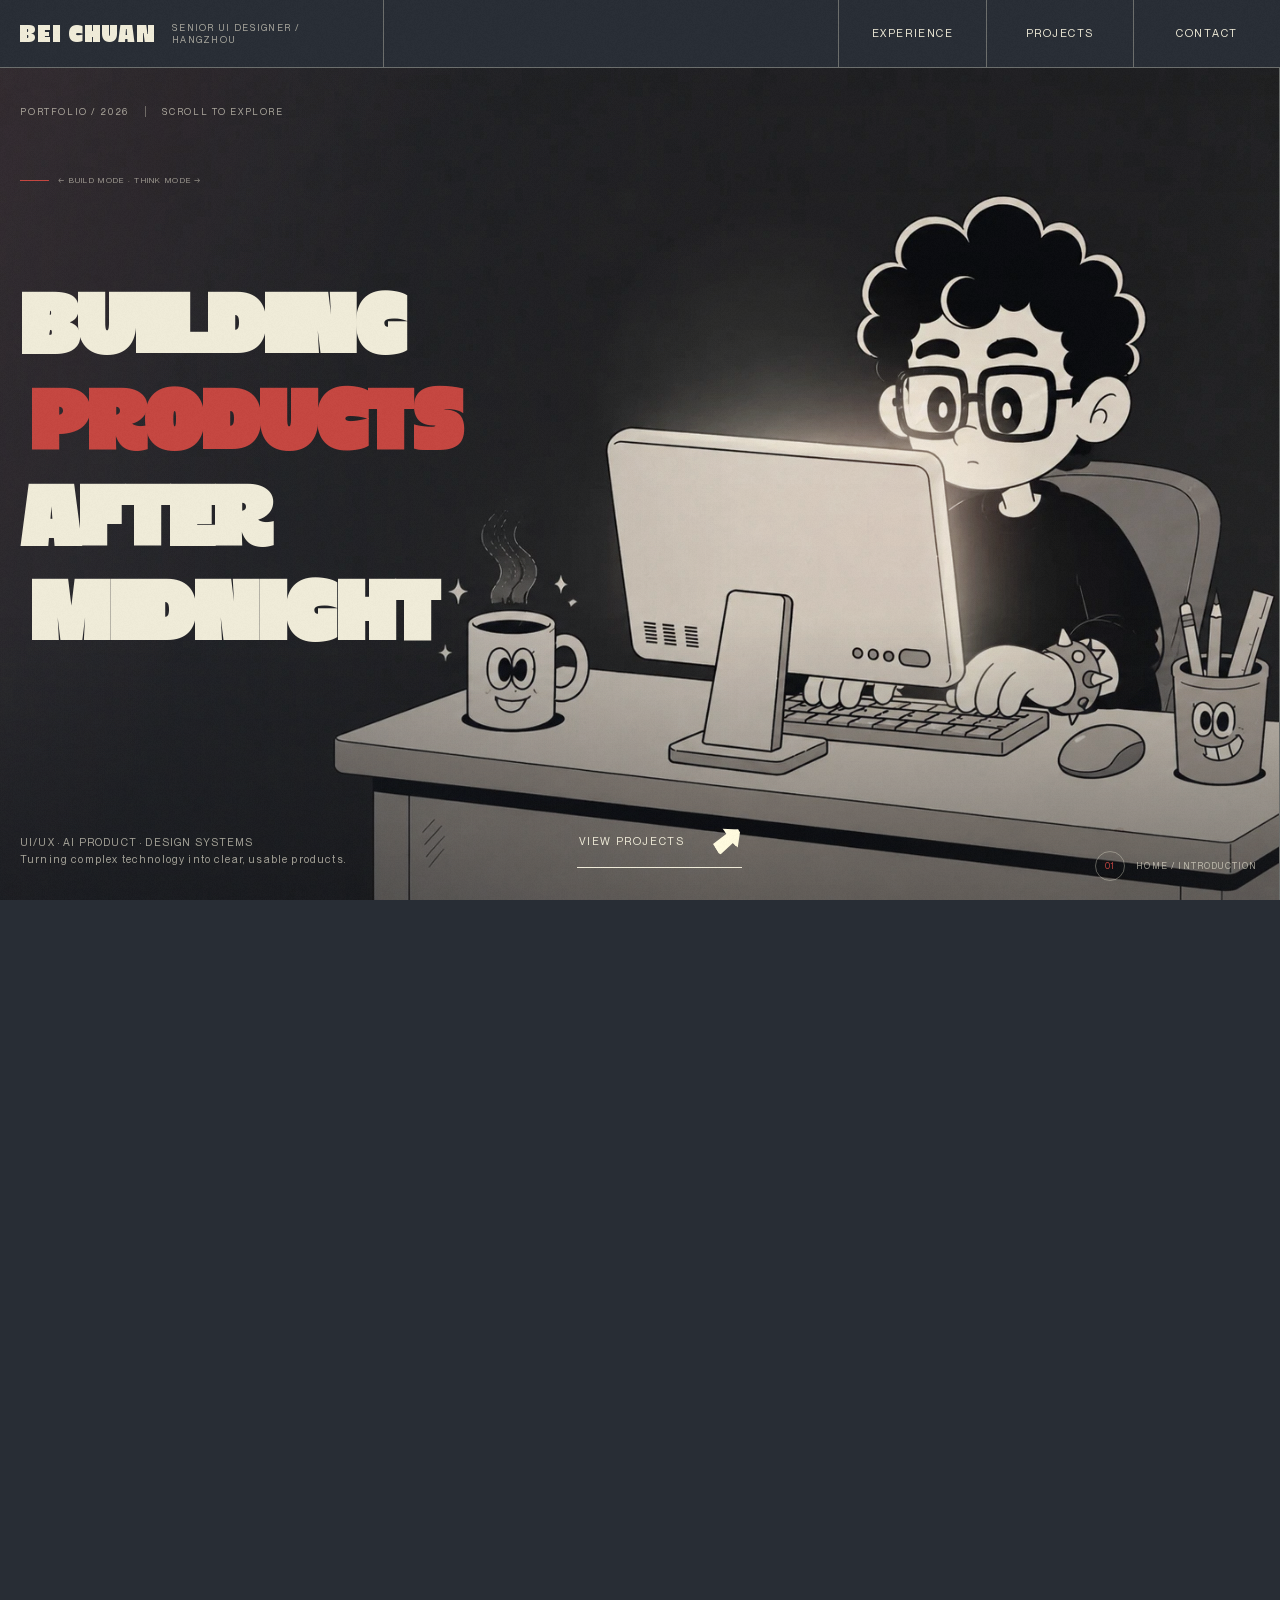
==== index.html @ 66a47d8e "Deploy portfolio site" ====
<!DOCTYPE html>
<html lang="zh-CN">
<head>
  <meta charset="UTF-8">
  <meta name="viewport" content="width=device-width, initial-scale=1.0">
  <meta name="description" content="北川的个人数字设计作品集">
  <title>北川 / Digital Designer</title>
  <link rel="stylesheet" href="./styles.css?v=20260809-6">
</head>
<body class="personal-template">
  <div id="noise" aria-hidden="true"></div>
  <div id="transition-bg" aria-hidden="true"></div>
  <div id="mobile-menu-bg" aria-hidden="true"></div>

  <header id="menu">
    <a href="#home" id="logo" aria-label="返回首页">
      <span>BEI CHUAN</span>
      <small>SENIOR UI DESIGNER / HANGZHOU</small>
    </a>

    <nav id="nav" aria-label="主导航">
      <a class="nav-link" href="#experience">EXPERIENCE</a>
      <a class="nav-link" href="#projects">PROJECTS</a>
      <a class="nav-link" href="#contact">CONTACT</a>
    </nav>

    <button class="hamburger" aria-label="打开菜单" aria-expanded="false">
      <i></i>
      <i></i>
    </button>
  </header>

  <main id="smooth-wrapper">
    <div id="smooth-content" class="home">
      <section class="hero panel" id="home" data-section="home">
        <div class="hero-background" aria-hidden="true">
          <div class="hero-mouse-light" id="hero-mouse-light"></div>
          <canvas id="hero-particle-canvas"></canvas>
        </div>

        <div class="hero-stage reveal">
          <div class="hero-kicker">
            <span>PORTFOLIO / 2026</span>
            <span>
              <span class="desktop-only-copy">SCROLL TO EXPLORE</span>
              <span class="mobile-only-copy">SCROLL TO EXPLORE</span>
            </span>
          </div>

          <div class="hero-state-cue" aria-hidden="true">
            <span class="desktop-only-copy">← BUILD MODE · THINK MODE →</span>
            <span class="mobile-only-copy">TAP TO SWITCH MODE</span>
          </div>

          <h1 class="hero-title" aria-label="Building products after midnight">
            <span class="hero-line">BUILDING</span>
            <span class="hero-line hero-line-accent">PRODUCTS</span>
            <span class="hero-line">AFTER</span>
            <span class="hero-line">MIDNIGHT</span>
          </h1>

          <div class="hero-bottom">
            <p class="hero-sub">
              UI/UX · AI PRODUCT · DESIGN SYSTEMS<br>
              Turning complex technology into clear, usable products.
            </p>
            <a class="button hero-cta-alt" href="#projects">
              <span class="cta-label">VIEW PROJECTS</span>
              <img class="cta-arrow" src="./assets/group-3-arrow.svg" alt="" aria-hidden="true">
            </a>
          </div>
        </div>

        <div class="hero-illustration is-working reveal" id="hero-illustration" data-state="working" aria-hidden="true">
          <video class="hero-state-media hero-state-working" src="./assets/hero-working.mp4?v=20260615-2" poster="./assets/hero-working.webp" muted loop playsinline autoplay preload="auto"></video>
          <video class="hero-state-media hero-state-thinking" src="./assets/hero-thinking-hq.mov?v=20260722-1" poster="./assets/hero-thinking.png" muted loop playsinline preload="metadata"></video>
          <div class="hero-state-fx hero-state-fx-working"></div>
          <div class="hero-state-fx hero-state-fx-thinking"></div>
        </div>

        <div class="hero-index" aria-hidden="true">
          <span>01</span>
          <span>HOME / INTRODUCTION</span>
        </div>
      </section>

      <section class="experience panel" id="experience" data-section="experience">
        <div class="experience-layout">
          <div class="experience-top-block reveal">
            <header class="section-meta">
              <span>02 / EXPERIENCE</span>
              <span>2018 — 2026</span>
            </header>

            <div class="experience-fixed">
              <div class="experience-identity">
                <span>DESIGNER PROFILE / BEI CHUAN</span>
                <h2>你好，我是北川<br><em>高级 UI 设计师｜AI 产品方向</em></h2>
              </div>

              <div class="experience-intro">
                <span>个人简介 / AT A GLANCE</span>
                <p>常驻杭州，拥有 8 年 UI 与产品设计经验，聚焦 B 端 AI 产品、移动应用及 AIGC 商业视觉。</p>
                <p>能够独立完成需求分析、信息架构、交互设计、UI 视觉及设计规范建设，并具备跨团队协作、项目管理与上线落地经验。</p>
              </div>

              <div class="experience-profile">
                <dl>
                  <div>
                    <dt>所在城市</dt>
                    <dd>中国·杭州</dd>
                  </div>
                  <div>
                    <dt>工作经验</dt>
                    <dd>8 年</dd>
                  </div>
                  <div>
                    <dt>学历背景</dt>
                    <dd>大专｜艺术设计</dd>
                  </div>
                  <div>
                    <dt>求职意向</dt>
                    <dd>高级 UI 设计师｜AI 产品方向</dd>
                  </div>
                </dl>
              </div>
            </div>

          </div>

          <div class="experience-bottom-block reveal">
            <div class="experience-slider" id="experience-slider">
              <div class="experience-page">
                <article class="experience-item">
                  <span class="experience-number">01</span>
                  <div class="experience-copy">
                    <div class="experience-overview">
                      <span class="experience-year">2025.07 — 2026.07</span>
                      <p class="experience-company">上海天开物有限公司（杭州分公司）</p>
                    </div>
                    <div class="experience-role">
                      <h3>高级 UI 设计师</h3>
                    </div>
                    <div class="experience-discipline">
                      <div class="experience-tags" aria-label="参与类型">
                        <span>B 端 AI 平台</span>
                        <span>品牌官网</span>
                        <span>AIGC 商品视频</span>
                      </div>
                    </div>
                    <p class="experience-scope">主导 B.THREE AI 商品视频生成平台从 0 到 1 的产品设计与上线落地，将复杂的 AI 与 3D 能力转化为清晰可用的 B 端产品体验，并负责品牌 AIGC 商品视频的脚本、分镜与生成制作。</p>
                  </div>
                </article>

                <article class="experience-item">
                  <span class="experience-number">02</span>
                  <div class="experience-copy">
                    <div class="experience-overview">
                      <span class="experience-year">2021.12 — 2024.04</span>
                      <p class="experience-company">虎哥回收数字有限公司</p>
                    </div>
                    <div class="experience-role">
                      <h3>设计主管</h3>
                    </div>
                    <div class="experience-discipline">
                      <div class="experience-tags" aria-label="参与类型">
                        <span>移动端 APP</span>
                        <span>B 端系统</span>
                        <span>数据可视化</span>
                        <span>设计管理</span>
                      </div>
                    </div>
                    <p class="experience-scope">负责设计团队管理与项目统筹，主导虎哥 APP、B 端系统及数据可视化大屏等项目，并结合用户反馈与调研数据持续推动产品迭代和体验优化。</p>
                  </div>
                </article>
              </div>

              <div class="experience-page">
                <article class="experience-item">
                  <span class="experience-number">03</span>
                  <div class="experience-copy">
                    <div class="experience-overview">
                      <span class="experience-year">2020.12 — 2021.12</span>
                      <p class="experience-company">FANCY TECHNOLOGY</p>
                    </div>
                    <div class="experience-role">
                      <h3>设计主管</h3>
                    </div>
                    <div class="experience-discipline">
                      <div class="experience-tags" aria-label="参与类型">
                        <span>品牌小程序</span>
                        <span>B 端后台</span>
                        <span>电商视觉</span>
                        <span>团队管理</span>
                      </div>
                    </div>
                    <p class="experience-scope">负责设计团队排期、评审与招聘，统筹 DELL、ALIENWARE 等品牌及电商项目，覆盖小程序、B 端后台、品牌官网与营销视觉设计。</p>
                  </div>
                </article>

                <article class="experience-item">
                  <span class="experience-number">04</span>
                  <div class="experience-copy">
                    <div class="experience-overview">
                      <span class="experience-year">2020.03 — 2020.11</span>
                      <p class="experience-company">杭州思阳广告有限公司</p>
                    </div>
                    <div class="experience-role">
                      <h3>UI 设计师</h3>
                    </div>
                    <div class="experience-discipline">
                      <div class="experience-tags" aria-label="参与类型">
                        <span>品牌小程序</span>
                        <span>官网迭代</span>
                        <span>交互设计</span>
                      </div>
                    </div>
                    <p class="experience-scope">服务老板电器旗下数字化项目，负责需求梳理、产品框架、交互流程与 UI 视觉设计，并协同开发推进小程序及官网项目落地。</p>
                  </div>
                </article>
              </div>

              <div class="experience-page experience-page-single">
                <article class="experience-item">
                  <span class="experience-number">05</span>
                  <div class="experience-copy">
                    <div class="experience-overview">
                      <span class="experience-year">2018.10 — 2020.02</span>
                      <p class="experience-company">杭州唯二科技网络科技公司</p>
                    </div>
                    <div class="experience-role">
                      <h3>UI 设计师</h3>
                    </div>
                    <div class="experience-discipline">
                      <div class="experience-tags" aria-label="参与类型">
                        <span>移动端 APP</span>
                        <span>产品设计</span>
                        <span>体验优化</span>
                      </div>
                    </div>
                    <p class="experience-scope">参与移动端产品从需求分析到设计落地的完整流程，负责竞品研究、产品框架、交互设计、UI 视觉及设计规范建设。</p>
                  </div>
                </article>
              </div>
            </div>
          </div>
        </div>
      </section>

      <section class="work panel" id="projects" data-section="projects">
        <header class="section-meta reveal">
          <span>03 / SELECTED PROJECTS</span>
          <span>DESIGN · MOTION · AI</span>
        </header>

        <div class="work-layout">
          <div class="work-left">
            <div class="work-heading reveal">
              <p>SELECTED<br>WORKS</p>
              <span>CASE NOTES ACROSS UI SYSTEMS, AIGC VIDEO AND DIGITAL EXPERIENCE.</span>
            </div>

            <div class="work-listing" id="work-listing">
              <article class="work-box reveal is-active" data-index="01" data-client="ROBAM 老板电器 / OFFICIAL WEBSITE" data-title="老板电器官网项目复盘" data-description="围绕官网与官方商城升级，重组品牌表达、产品理解、活动承接和交易路径。" data-period="官网复盘 / 设计系统整理" data-time="2020 · 官方网站升级" data-project-role="UI 设计 / 页面体验 / 规范沉淀" data-cover="./assets/project-material-cover.svg" data-foot="UI/UX DESIGN · OFFICIAL WEBSITE · CASE STUDY" data-kicker="OFFICIAL WEBSITE / ROBAM" data-mark="ROBAM" data-role="UI DESIGN / PAGE EXPERIENCE / DESIGN SYSTEM" data-output="官网首页 · 商品页 · 活动页 · 订单链路 · 规范沉淀" data-status="FULL CASE AVAILABLE" data-background="官网同时承接品牌展示、厨电产品教育、官方商城转化和售后信任，但旧页面的信息层级、运营模块和交易反馈缺少连续性。" data-role-detail="参与官网视觉升级、核心页面模块、商城链路梳理与设计规范沉淀，负责把复杂页面整理成可复用、可落地的设计资产。" data-process="先从面试官视角重排案例叙事，再用问题诊断、体验路径、页面样机、栅格系统和规范板块呈现设计思考。" data-solution="以品牌首屏、品类入口、活动承接、商品详情、支付订单和服务反馈组成完整体验闭环，并用统一栅格、色彩、字号和组件规范支撑后续运营。" data-result="整理为可放进个人网站的完整子页：先回答角色、问题、方案与结果，再通过视觉化页面证明设计落地能力。" data-assets="完整案例页已接入 /projects/robam/index.html，可继续替换为真实截图或上线数据。" data-link="./projects/robam/index.html">
                <button class="work-hit" type="button">
                  <span class="work-index">01</span>
                  <span class="work-title">老板电器官网项目复盘</span>
                  <span class="work-type">UI/UX · WEB</span>
                </button>
              </article>

              <article class="work-box reveal" data-index="02" data-client="AUSMAN / AIGC VIDEO" data-title="澳芝曼维 C 洁面泡沫新品宣传视频" data-description="面向电商新品展示，在 3 周内将客户基础脚本推进为完整传播路径与统一视觉的 AIGC 宣传视频。" data-period="3 WEEKS / SKINCARE AIGC VIDEO" data-time="2026 · 维 C 洁面泡沫新品" data-project-role="内容策划 / 分镜设计 / AIGC 视觉落地" data-cover="./assets/project-cover-aigc.svg" data-foot="AIGC VIDEO DESIGN · SKINCARE CAMPAIGN · 2026" data-kicker="SKINCARE AIGC / AUSMAN" data-mark="AUSMAN" data-role="CONTENT PLANNING / STORYBOARD / AIGC VISUAL" data-output="SCRIPT OPTIMIZATION / STORYBOARD / KEY FRAMES / FINAL FILM" data-status="PROJECT STORY AVAILABLE" data-background="项目面向新品展示期的电商传播场景。客户提供了基础脚本与核心卖点，但内容节奏、分镜表达和视觉统一性仍需补充，需要在较短周期内完成从内容梳理到视觉落地的完整推进。" data-role-detail="在客户基础脚本之上参与内容优化建议、分镜策划、镜头运动与转场表达梳理，并主导 AIGC 画面生成、重绘优化与提示词迭代，完成新品宣传视频的核心视觉表达。" data-process="围绕来源认知、卖点理解、使用代入、效果验证建立观看路径：先确立原料产地与自然氛围，再强化成分来源和用户痛点，最后以使用过程、效果验证与生活化场景收束。" data-solution="通过统一叠化转场、克制的镜头运动与泡沫细节停留衔接全片；结合关键帧生成、筛选、重绘、节点修复和高清重建，控制人物一致性、画面清晰度与整体风格。" data-result="完成澳芝曼维 C 洁面泡沫新品宣传视频的内容策划、分镜结构、AIGC 画面生成与成片视觉落地，验证从内容判断、画面控制到视频交付的可控生产路径。" data-assets="项目材料已整理：基础脚本优化、分镜线稿与定稿画面、AIGC 生成修复对比、镜头与转场设计、最终成片视觉。" data-pdf="./assets/pdf/ausman-case-study.pdf" data-preview-image="./assets/projects/ausman/case-page-01.png">
                <button class="work-hit" type="button">
                  <span class="work-index">02</span>
                  <span class="work-title">澳芝曼 AIGC 新品宣传视频</span>
                  <span class="work-type">AIGC · VIDEO</span>
                </button>
              </article>

              <article class="work-box reveal" data-index="03" data-client="SKECHERS KIDS / AIGC VIDEO" data-title="斯凯奇童鞋新品宣传视频" data-description="用 AIGC 场景、角色化视觉和动态节奏，构建轻快的童鞋新品传播表达。" data-period="新品宣传片 / 镜头视觉" data-time="2025 · 童鞋新品传播" data-project-role="AIGC 场景设计 / 商业分镜" data-cover="./assets/project-cover-motion.svg" data-foot="AIGC VIDEO DESIGN · MOTION VISUAL · 2025" data-kicker="AIGC PRODUCT FILM / SKECHERS KIDS" data-mark="SKECHERS" data-role="AIGC SCENE / COMMERCIAL STORYBOARD" data-output="PRODUCT PROMOTION VIDEO" data-status="VISUAL ASSETS PENDING" data-background="童鞋新品需要更轻快、有角色感和场景感的传播方式，让产品特点在社交媒体中更容易被看见和记住。" data-role-detail="负责 AIGC 场景与动态视觉设计，推进视觉概念、画面生成、镜头节奏和短视频包装。" data-process="围绕童趣氛围、产品特征和动作节奏建立视觉关键词，生成并筛选片段，再剪辑成适合传播的动态版本。" data-solution="产品宣传短片、主视觉帧、动态片段和可继续延展的场景化素材方向。" data-result="公开数据与最终物料后续补充；当前作为 AIGC 商业视频表达案例占位。" data-assets="待补充：视频成片、封面图、关键镜头、可公开范围说明。">
                <button class="work-hit" type="button">
                  <span class="work-index">03</span>
                  <span class="work-title">斯凯奇童鞋新品宣传视频</span>
                  <span class="work-type">MOTION · AI</span>
                </button>
              </article>

              <article class="work-box reveal" data-index="04" data-client="虎哥数字科技 / PRODUCT EXPERIENCE" data-title="虎哥数字化产品体验" data-description="围绕 APP、数据大屏与助手产品，推进体验优化、视觉一致性和持续迭代。" data-period="长期产品迭代 / 多端体验" data-time="2021.12 — 2024.04" data-project-role="设计主管 / UIUX / 项目推进" data-cover="./assets/project-cover-product.svg" data-foot="UI/UX LEAD · APP · DATA SCREEN · 2021—2024" data-kicker="PRODUCT EXPERIENCE / HUGO TECH" data-mark="虎哥数字科技" data-role="UI/UX LEAD / DESIGN MANAGEMENT" data-output="APP / DATA SCREEN / ASSISTANT" data-status="SELECTED WORK HISTORY" data-background="在多个数字化产品并行推进的阶段，需要保持产品体验、品牌视觉和交付节奏的一致性。" data-role-detail="负责设计团队管理、项目推进、产品体验优化和跨团队沟通协作。" data-process="围绕用户反馈、业务目标和产品迭代节奏，推动界面规范、体验优化和关键功能落地。" data-solution="虎哥 APP、数据大屏、小蚂哥助手等产品体验与视觉系统迭代。" data-result="用户参与率 +30%，用户满意度 +20%；详细案例素材后续筛选公开范围。" data-assets="待补充：可公开界面、数据大屏、产品流程、项目复盘。">
                <button class="work-hit" type="button">
                  <span class="work-index">04</span>
                  <span class="work-title">虎哥数字化产品体验</span>
                  <span class="work-type">APP · DATA</span>
                </button>
              </article>
            </div>
          </div>

          <aside class="work-detail reveal" id="work-detail" data-project="01">
            <div class="detail-visual" aria-hidden="true">
              <img class="detail-cover" id="detail-cover" src="./assets/project-material-cover.svg" alt="">
            </div>
            <a class="detail-enter-link" id="detail-enter-link" href="./projects/robam/index.html" aria-label="进入老板电器官网项目复盘完整案例">
              <span>进入项目</span>
              <img src="./assets/group-3-arrow.svg" alt="" aria-hidden="true">
            </a>
          </aside>
        </div>
      </section>

      <section class="contact panel" id="contact" data-section="contact">
        <header class="section-meta reveal">
          <span>04 / CONTACT</span>
          <span>OPEN TO FULL-TIME OPPORTUNITIES</span>
        </header>

        <div class="contact-main">
          <div class="contact-message">
            <p class="contact-kicker reveal">HAVE SOMETHING IN MIND?</p>
            <h2 class="contact-title reveal">LET'S MAKE YOUR NEXT PAGE <em>IMPOSSIBLE</em> TO IGNORE.</h2>
          </div>

          <aside class="wechat-card reveal" id="wechat-card" aria-label="微信联系方式" tabindex="-1">
            <div class="wechat-card-copy">
              <span>WECHAT / DIRECT CONTACT</span>
              <strong>K_Jul25_Leo</strong>
              <p>扫描二维码添加微信</p>
            </div>
            <div class="wechat-qr-shell">
              <img src="./assets/wechat-qr-beichuan.jpg" alt="北川的微信二维码">
            </div>
          </aside>
        </div>

        <div class="contact-footer reveal">
          <p>UI/UX · AIGC VIDEO · MOTION VISUAL · DIGITAL EXPERIENCE</p>
          <div class="contact-links">
            <a href="mailto:kanyuanzeyx@163.com">EMAIL</a>
            <a href="#wechat-card">WECHAT</a>
            <span class="contact-link-placeholder">UI CHINA</span>
            <span class="contact-link-placeholder">RESUME PDF</span>
          </div>
          <p>HANGZHOU / CHINA<br>LOCAL TIME GMT+8</p>
        </div>
      </section>
    </div>
  </main>

  <dialog class="story-dialog" id="project-story-dialog" aria-labelledby="story-title">
    <div class="story-dialog__header">
      <p class="story-dialog__eyebrow" id="story-index">PROJECT STORY / 01</p>
      <button class="story-dialog__close" id="story-dialog-close" type="button" aria-label="关闭项目摘要">关闭</button>
    </div>
    <div class="story-dialog__intro">
      <p id="story-client">ROBAM 老板电器 / OFFICIAL WEBSITE</p>
      <h2 id="story-title">老板电器官网项目复盘</h2>
      <p id="story-description">围绕官网与官方商城升级，重组品牌表达、产品理解、活动承接和交易路径。</p>
    </div>
    <dl class="story-dialog__list">
      <div>
        <dt>项目背景</dt>
        <dd id="story-background"></dd>
      </div>
      <div>
        <dt>我的职责</dt>
        <dd id="story-role"></dd>
      </div>
      <div>
        <dt>设计方法</dt>
        <dd id="story-process"></dd>
      </div>
      <div>
        <dt>方案产出</dt>
        <dd id="story-solution"></dd>
      </div>
      <div>
        <dt>结果与素材</dt>
        <dd id="story-result"></dd>
      </div>
    </dl>
  </dialog>

  <dialog class="case-preview-dialog" id="case-preview-dialog" aria-labelledby="case-preview-title">
    <header class="case-preview-dialog__header">
      <div class="case-preview-dialog__brand" aria-label="北川案例作品集">
        <span class="case-preview-dialog__brand-symbol">BC</span>
        <span class="case-preview-dialog__brand-copy">
          <strong>BEI CHUAN</strong>
          <small id="case-preview-subtitle">AUSMAN Case Study</small>
        </span>
      </div>
      <nav class="case-preview-dialog__nav" aria-label="案例章节导航">
        <button class="case-preview-dialog__nav-back" id="case-preview-close" type="button">返回作品集</button>
        <button type="button" data-preview-progress="0.14">项目概览</button>
        <button type="button" data-preview-progress="0.31">核心策略</button>
        <button type="button" data-preview-progress="0.47">脚本分镜</button>
        <button type="button" data-preview-progress="0.63">视频表达</button>
        <button type="button" data-preview-progress="0.80">AIGC 生产</button>
        <button type="button" data-preview-progress="0.95">项目复盘</button>
      </nav>
    </header>
    <h2 class="case-preview-dialog__visually-hidden" id="case-preview-title">澳芝曼维 C 洁面泡沫新品宣传视频</h2>
    <div class="case-preview-dialog__document">
      <img id="case-preview-image" alt="案例预览页面" loading="lazy">
    </div>
  </dialog>

  <script src="./script.js?v=20260809-5"></script>
</body>
</html>
---- styles.css ----
@font-face {
  font-family: "Grand Bold";
  src: url("./assets/stiff-ref/fonts/GrandBold.woff2") format("woff2");
  font-display: swap;
}

@font-face {
  font-family: "PP Neue Montreal";
  src: url("./assets/stiff-ref/fonts/PPNeueMontreal-Regular.woff2") format("woff2");
  font-weight: 400;
  font-display: swap;
}

@font-face {
  font-family: "PP Neue Montreal";
  src: url("./assets/stiff-ref/fonts/PPNeueMontreal-Bold.woff2") format("woff2");
  font-weight: 700;
  font-display: swap;
}

:root {
  --font-sans: "PP Neue Montreal", "PingFang SC", "Hiragino Sans GB", "Microsoft YaHei", system-ui, sans-serif;
  --bg: #282d35;
  --bg-deep: #20242b;
  --cream: #f0ecd9;
  --cream-dim: rgba(240, 236, 217, 0.66);
  --red: #c64640;
  --line: rgba(240, 236, 217, 0.34);
  --line-soft: rgba(240, 236, 217, 0.14);
  --ease: cubic-bezier(0.22, 1, 0.36, 1);
  --motion-enter: cubic-bezier(0.16, 1, 0.3, 1);
  --motion-editorial: cubic-bezier(0.45, 0, 0.55, 1);
  --motion-exit: cubic-bezier(0.5, 0, 0.75, 0);
  --motion-hero-enter: 1.48s;
  --motion-hero-exit: 0.54s;
  --motion-line-stagger: 96ms;
  --motion-sub-stagger: 108ms;
  --motion-media-crossfade: 1.18s;
  --motion-detail-swap: 1.02s;
  --motion-reveal: 1.08s;
  --header-h: 68px;
}

* {
  box-sizing: border-box;
}

html {
  scroll-behavior: smooth;
  overscroll-behavior: none;
}

body {
  margin: 0;
  overflow-x: hidden;
  overflow-y: auto;
  background: var(--bg);
  color: var(--cream);
  font-family: var(--font-sans);
  font-weight: 400;
}

button,
a {
  -webkit-tap-highlight-color: transparent;
}

a:focus-visible,
button:focus-visible {
  outline: 1px solid rgba(198, 70, 64, 0.9);
  outline-offset: -2px;
}

button {
  font: inherit;
}

#noise,
#transition-bg,
#mobile-menu-bg {
  position: fixed;
  inset: 0;
  pointer-events: none;
}

#transition-bg {
  z-index: -2;
  background: var(--bg);
}

#noise {
  z-index: 999;
  overflow: hidden;
  opacity: 1;
}

#noise::before,
#noise::after {
  content: "";
  position: absolute;
  inset: -12%;
  background-image: url("./assets/stiff-ref/img/noise-min.png");
  background-repeat: repeat;
  image-rendering: pixelated;
  will-change: transform;
}

#noise::before {
  opacity: 0.24;
  background-size: 260px 260px;
  mix-blend-mode: overlay;
  animation: noise-jitter-a 0.24s steps(2, end) infinite;
}

#noise::after {
  opacity: 0.075;
  background-size: 125px 125px;
  mix-blend-mode: screen;
  animation: noise-jitter-b 0.38s steps(2, end) infinite;
}

#mobile-menu-bg {
  z-index: 85;
  opacity: 0;
  visibility: hidden;
  background: rgba(20, 23, 28, 0.72);
  transition: opacity 0.3s var(--ease), visibility 0.3s var(--ease);
}

body.menu-open #mobile-menu-bg {
  opacity: 1;
  visibility: visible;
}

@keyframes noise-jitter-a {
  0% { transform: translate3d(0, 0, 0); }
  20% { transform: translate3d(-2.5%, 1.5%, 0); }
  40% { transform: translate3d(1.5%, -2%, 0); }
  60% { transform: translate3d(2.5%, 2%, 0); }
  80% { transform: translate3d(-1.5%, -1%, 0); }
  100% { transform: translate3d(0, 0, 0); }
}

@keyframes noise-jitter-b {
  0% { transform: translate3d(1%, -1%, 0) scale(1.02); }
  33% { transform: translate3d(-1.5%, 2%, 0) scale(1.02); }
  66% { transform: translate3d(2%, 1%, 0) scale(1.02); }
  100% { transform: translate3d(1%, -1%, 0) scale(1.02); }
}

#menu {
  position: fixed;
  inset: 0 0 auto;
  z-index: 100;
  height: var(--header-h);
  display: flex;
  align-items: stretch;
  justify-content: space-between;
  border-bottom: 1px solid var(--line);
  background: var(--bg);
}

#logo {
  min-width: 30vw;
  display: flex;
  align-items: center;
  gap: 1rem;
  padding: 0 1.2rem;
  border-right: 1px solid var(--line);
  color: var(--cream);
  text-decoration: none;
}

#logo span {
  font-family: "Grand Bold", sans-serif;
  font-size: 1.35rem;
  line-height: 1;
  letter-spacing: 0.04em;
}

#logo small {
  max-width: 11rem;
  color: var(--cream-dim);
  font-size: 0.58rem;
  line-height: 1.25;
  letter-spacing: 0.14em;
  text-transform: uppercase;
}

#nav {
  display: flex;
  align-items: stretch;
}

#nav a {
  position: relative;
  min-width: 11.5vw;
  display: flex;
  align-items: center;
  justify-content: center;
  padding: 0 1.15rem;
  border-left: 1px solid var(--line);
  color: var(--cream);
  text-decoration: none;
  font-size: 0.68rem;
  letter-spacing: 0.14em;
}

#nav a::after,
#logo::after {
  content: "";
  position: absolute;
  inset: 0;
  border: 1px solid transparent;
  pointer-events: none;
  transition: border-color 0.45s var(--ease), opacity 0.45s var(--ease);
}

#logo {
  position: relative;
}

#nav a:focus-visible,
#logo:focus-visible,
.hamburger:focus-visible {
  outline: 0;
}

#nav a:focus-visible::after,
#logo:focus-visible::after,
.hamburger:focus-visible {
  border-color: rgba(198, 70, 64, 0.82);
  box-shadow: inset 0 0 0 1px rgba(240, 236, 217, 0.08);
}

#nav a.selected {
  opacity: 0.34;
}

.nav-char {
  display: inline-block;
  transform-origin: 50% 100%;
}

.nav-hover-play .nav-char {
  animation: nav-bounce 0.52s var(--ease) calc(var(--char-index) * 22ms);
}

@keyframes nav-bounce {
  0%, 100% { color: var(--cream); transform: scaleX(1) translateY(0); }
  45% { color: var(--red); transform: scaleX(0.72) translateY(-4px); }
}

.hamburger {
  display: none;
  width: var(--header-h);
  border: 0;
  border-left: 1px solid var(--line);
  background: transparent;
  cursor: pointer;
}

.hamburger i {
  display: block;
  width: 22px;
  height: 1px;
  margin: 6px auto;
  background: var(--cream);
  transition: transform 0.3s var(--ease);
}

body.menu-open .hamburger i:first-child {
  transform: translateY(3.5px) rotate(45deg);
}

body.menu-open .hamburger i:last-child {
  transform: translateY(-3.5px) rotate(-45deg);
}

#smooth-wrapper {
  position: fixed;
  top: var(--header-h);
  left: 0;
  width: 100%;
  height: calc(100svh - var(--header-h));
  overflow: hidden;
}

#smooth-content {
  display: flex;
  width: max-content;
  height: 100%;
  will-change: transform;
}

.panel {
  position: relative;
  width: 100vw;
  height: 100%;
  flex: 0 0 100vw;
  overflow: hidden;
  border-right: 1px solid var(--line);
  background: var(--bg);
}

.section-meta {
  min-height: 40px;
  display: flex;
  align-items: center;
  justify-content: space-between;
  gap: 1rem;
  padding: 0.7rem 1.15rem;
  border-bottom: 1px solid var(--line);
  color: var(--cream-dim);
  font-size: 0.58rem;
  letter-spacing: 0.16em;
  text-transform: uppercase;
}

.hero {
  position: relative;
  isolation: isolate;
  background:
    radial-gradient(circle at 74% 72%, rgba(198, 70, 64, 0.11), transparent 32%),
    var(--bg);
}

.hero::before,
.hero::after {
  content: "";
  position: absolute;
  inset: 0;
  z-index: 2;
  pointer-events: none;
}

.hero::before {
  background:
    radial-gradient(circle at 60% 38%, rgba(240, 236, 217, 0.075), transparent 19%),
    linear-gradient(115deg, rgba(198, 70, 64, 0.12), transparent 28% 72%, rgba(240, 236, 217, 0.045));
  mix-blend-mode: screen;
  opacity: 0.72;
}

.hero::after {
  inset: auto 0 0;
  height: 34%;
  background: linear-gradient(180deg, transparent, rgba(15, 17, 21, 0.42));
}

.hero-background {
  position: absolute;
  inset: 0;
  z-index: 1;
  overflow: hidden;
  pointer-events: none;
  will-change: transform;
}

.hero-background::before {
  content: "";
  position: absolute;
  pointer-events: none;
}

.hero-background::before {
  inset: 0;
  opacity: 0.16;
  background:
    repeating-linear-gradient(90deg, transparent 0 calc(12.5vw - 1px), rgba(240, 236, 217, 0.18) calc(12.5vw - 1px) 12.5vw);
}

#hero-particle-canvas,
.hero-mouse-light {
  position: absolute;
  inset: 0;
  width: 100%;
  height: 100%;
}

.hero-mouse-light {
  opacity: 0.3;
  background: radial-gradient(circle 18vw at var(--mouse-x, 65%) var(--mouse-y, 40%), rgba(240, 236, 217, 0.11), transparent 75%);
  transition: opacity 0.4s ease;
}

.hero-stage {
  position: relative;
  z-index: 3;
  width: 58%;
  height: 100%;
  display: flex;
  flex-direction: column;
  justify-content: space-between;
  padding: clamp(1.8rem, 3vw, 3.2rem) 0 2rem clamp(1.2rem, 1.6vw, 1.8rem);
}

.hero-kicker {
  display: flex;
  align-items: center;
  gap: 1rem;
  color: var(--cream-dim);
  font-size: 0.58rem;
  letter-spacing: 0.17em;
}

.hero-kicker > span + span {
  padding-left: 1rem;
  border-left: 1px solid var(--line);
}

.mobile-only-copy {
  display: none;
}

.hero-state-cue {
  position: absolute;
  top: clamp(5.4rem, 12vh, 7.4rem);
  left: clamp(1.2rem, 1.6vw, 1.8rem);
  z-index: 4;
  display: inline-flex;
  align-items: center;
  gap: 0.55rem;
  color: rgba(240, 236, 217, 0.56);
  font-size: 0.5rem;
  line-height: 1;
  letter-spacing: 0.16em;
  text-transform: uppercase;
  pointer-events: none;
}

.hero-state-cue::before {
  content: "";
  width: 1.8rem;
  height: 1px;
  background: var(--red);
  transform-origin: left center;
  animation: hero-cue-line 6.2s var(--motion-editorial) infinite;
}

@keyframes hero-cue-line {
  0%,
  100% {
    opacity: 0.45;
    transform: scaleX(0.66);
  }
  50% {
    opacity: 0.95;
    transform: scaleX(1);
  }
}

.hero-title {
  margin: auto 0;
  display: grid;
  row-gap: clamp(0.7rem, 1.7vh, 1.1rem);
  line-height: 0.96;
  font-family: "Grand Bold", sans-serif;
  font-size: clamp(3.8rem, 6.05vw, 6.45rem);
  font-weight: 700;
  letter-spacing: -0.012em;
  text-transform: uppercase;
}

.hero-line {
  display: block;
  width: max-content;
  padding-block: 0.04em;
  transform-origin: left center;
  will-change: opacity, transform;
}

.hero-line:nth-child(2),
.hero-line:nth-child(4) {
  margin-left: 0.12em;
}

.hero-line-accent {
  color: var(--red);
}

.hero-title.is-switching .hero-line {
  animation: hero-title-enter var(--motion-hero-enter) var(--motion-enter) both;
  animation-delay: calc(0.1s + var(--line-index) * var(--motion-line-stagger));
}

.hero-title.is-leaving .hero-line {
  animation: hero-title-exit var(--motion-hero-exit) var(--motion-exit) both;
  animation-delay: calc(var(--line-index) * 36ms);
}

@keyframes hero-title-enter {
  0% {
    opacity: 0;
    transform: translate3d(0, 0.42em, 0) scale(0.985);
  }
  56% {
    opacity: 1;
  }
  100% {
    opacity: 1;
    transform: translate3d(0, 0, 0) scale(1);
  }
}

@keyframes hero-title-exit {
  0% {
    opacity: 1;
    transform: translate3d(0, 0, 0);
  }
  100% {
    opacity: 0;
    transform: translate3d(0, -0.18em, 0);
  }
}

.hero-bottom {
  display: flex;
  align-items: flex-end;
  justify-content: space-between;
  width: min(100%, 46rem);
  gap: clamp(1.5rem, 3vw, 3rem);
}

.hero-sub {
  margin: 0;
  color: var(--cream-dim);
  font-size: 0.66rem;
  line-height: 1.55;
  letter-spacing: 0.11em;
}

.hero-sub span {
  display: block;
  will-change: opacity, transform;
}

.hero-sub.is-switching span {
  animation: hero-sub-enter 1.06s var(--motion-enter) both;
  animation-delay: calc(0.18s + var(--sub-line-index) * var(--motion-sub-stagger));
}

.hero-sub.is-leaving span {
  animation: hero-sub-exit 0.44s var(--motion-exit) both;
  animation-delay: calc(var(--sub-line-index) * 42ms);
}

@keyframes hero-sub-enter {
  0% {
    opacity: 0;
    transform: translate3d(0, 0.7em, 0);
  }
  100% {
    opacity: 1;
    transform: translate3d(0, 0, 0);
  }
}

@keyframes hero-sub-exit {
  0% {
    opacity: 1;
    transform: translate3d(0, 0, 0);
  }
  100% {
    opacity: 0;
    transform: translate3d(0, -0.35em, 0);
  }
}

.button {
  display: inline-flex;
  align-items: center;
  gap: 1.8rem;
  padding: 0.75rem 0.1rem 0.72rem;
  border: 0;
  border-bottom: 1px solid var(--cream);
  color: var(--cream);
  text-decoration: none;
  font-size: 0.67rem;
  letter-spacing: 0.15em;
  transition: color 0.3s var(--ease), border-color 0.3s var(--ease), transform 0.3s var(--ease);
  will-change: transform;
}

.button.is-magnetic {
  transition: color 0.3s var(--ease), border-color 0.3s var(--ease);
}

.button:hover {
  color: var(--red);
  border-color: var(--red);
}

.cta-arrow {
  width: 27px;
  height: 27px;
  filter: brightness(0) saturate(100%) invert(94%) sepia(9%) saturate(532%) hue-rotate(350deg) brightness(104%);
  transition: transform 0.35s var(--ease), filter 0.35s var(--ease);
}

.button:hover .cta-arrow {
  transform: rotate(15deg);
  filter: brightness(0) saturate(100%) invert(40%) sepia(30%) saturate(1932%) hue-rotate(316deg) brightness(94%);
}

.hero-illustration {
  position: absolute;
  inset: 0;
  z-index: 1;
  overflow: hidden;
  pointer-events: none;
  background: #1f1f22;
  will-change: opacity;
}

.hero-illustration::after {
  content: "";
  position: absolute;
  inset: 0;
  z-index: 3;
  background:
    linear-gradient(90deg, rgba(40, 45, 53, 0.48) 0%, rgba(40, 45, 53, 0.16) 33%, transparent 58%),
    linear-gradient(180deg, rgba(40, 45, 53, 0.08), transparent 26%, rgba(24, 27, 32, 0.08));
}

.hero-state-media {
  position: absolute;
  inset: 0;
  display: block;
  width: 100%;
  height: 100%;
  object-fit: cover;
  object-position: right center;
  transition: opacity var(--motion-media-crossfade) var(--motion-editorial);
  will-change: opacity;
}

.hero-illustration.is-reduced-motion .hero-state-media,
.hero-illustration.is-reduced-motion .hero-state-fx {
  animation: none;
  transition: none;
}

.hero-state-working {
  opacity: 1;
  filter: saturate(0.96) brightness(0.96);
}

.hero-state-thinking {
  opacity: 0;
  filter: saturate(0.82) brightness(0.88);
}

.hero-illustration.is-thinking .hero-state-working {
  opacity: 0;
  filter: saturate(0.84) brightness(0.88);
}

.hero-illustration.is-thinking .hero-state-thinking {
  opacity: 1;
  filter: saturate(0.96) brightness(0.96);
}

.hero-state-fx {
  position: absolute;
  inset: 0;
  z-index: 2;
  opacity: 0;
  mix-blend-mode: screen;
  transition: opacity var(--motion-media-crossfade) var(--motion-editorial), transform 1.8s var(--motion-editorial);
  will-change: opacity, transform;
}

.hero-state-fx-working {
  background: radial-gradient(circle at 70% 53%, rgba(198, 70, 64, 0.2), transparent 15%);
  animation: hero-state-pulse 3.8s var(--motion-editorial) infinite;
}

.hero-state-fx-thinking {
  background: radial-gradient(circle at 86% 19%, rgba(240, 236, 217, 0.18), transparent 17%);
  animation: hero-state-pulse 5.2s var(--motion-editorial) infinite reverse;
}

.hero-illustration.is-working .hero-state-fx-working,
.hero-illustration.is-thinking .hero-state-fx-thinking {
  opacity: 1;
}

@keyframes hero-state-pulse {
  50% {
    transform: scale(1.018);
  }
}

.hero-index {
  position: absolute;
  right: 1.35rem;
  bottom: 1.2rem;
  z-index: 5;
  display: flex;
  align-items: center;
  gap: 0.7rem;
  color: var(--cream-dim);
  font-size: 0.56rem;
  letter-spacing: 0.13em;
}

.hero-index span:first-child {
  display: grid;
  width: 30px;
  height: 30px;
  place-items: center;
  border: 1px solid var(--line);
  border-radius: 50%;
  color: var(--red);
}

.experience-layout {
  height: 100%;
  display: grid;
  grid-template-rows: 42% 58%;
  will-change: transform;
}

.experience-top-block {
  position: relative;
  isolation: isolate;
  border-bottom: 1px solid var(--line);
  background:
    radial-gradient(circle at 14% 92%, rgba(198, 70, 64, 0.16), transparent 24%),
    linear-gradient(90deg, rgba(240, 236, 217, 0.035), transparent 42%);
  overflow: hidden;
}

.experience-top-block::after {
  content: "";
  position: absolute;
  z-index: -1;
  right: -8vw;
  bottom: -34%;
  width: 42vw;
  height: 42vw;
  border: 1px solid rgba(240, 236, 217, 0.12);
  border-radius: 50%;
  opacity: 0.7;
  pointer-events: none;
}

.experience-top-block .section-meta {
  position: absolute;
  inset: 0 0 auto;
}

.experience-fixed {
  height: 100%;
  display: grid;
  grid-template-columns: 43% 31% 26%;
  padding-top: 40px;
}

.experience-identity,
.experience-intro,
.experience-profile {
  min-width: 0;
  padding: 1.2rem;
  border-right: 1px solid var(--line);
}

.experience-identity {
  display: flex;
  flex-direction: column;
  justify-content: flex-end;
  gap: 0.78rem;
}

.experience-identity > span,
.experience-intro > span {
  color: var(--cream-dim);
  font-size: 0.52rem;
  letter-spacing: 0.16em;
}

.experience-identity h2 {
  margin: 0;
  font-family: "Grand Bold", sans-serif;
  font-size: clamp(2.9rem, 4.55vw, 5.15rem);
  line-height: 0.94;
  letter-spacing: -0.04em;
}

.experience-identity h2 em {
  display: block;
  margin-top: 0.16em;
  color: var(--red);
  font-family: "PingFang SC", "Hiragino Sans GB", "Microsoft YaHei", sans-serif;
  font-size: clamp(1.65rem, 2.35vw, 2.75rem);
  font-weight: 700;
  font-style: normal;
  line-height: 1.08;
  letter-spacing: 0;
  white-space: nowrap;
}

.experience-identity p {
  margin: 0;
  max-width: 23rem;
  color: var(--cream-dim);
  font-size: clamp(0.75rem, 0.78vw, 0.86rem);
  line-height: 1.6;
}

.experience-intro {
  display: flex;
  flex-direction: column;
  justify-content: flex-end;
  gap: 0.72rem;
}

.experience-intro p {
  margin: 0;
  max-width: 27rem;
  color: var(--cream-dim);
  font-size: clamp(0.75rem, 0.8vw, 0.9rem);
  line-height: 1.62;
}

.experience-profile {
  display: grid;
  padding-right: 1.2rem;
  border-right: 0;
}

.experience-profile dl {
  margin: auto 0 0;
}

.experience-profile dl div {
  display: grid;
  grid-template-columns: minmax(4.4rem, 0.62fr) 1.38fr;
  gap: 0.8rem;
  padding: 0.45rem 0;
  border-top: 1px solid var(--line-soft);
}

.experience-profile dt,
.experience-profile dd {
  margin: 0;
  font-size: clamp(0.75rem, 0.76vw, 0.84rem);
  line-height: 1.4;
  letter-spacing: 0;
}

.experience-profile dt {
  color: var(--cream-dim);
}

.experience-profile dd {
  color: var(--cream);
}

.experience-profile dl div:last-child {
  border-bottom: 1px solid var(--line-soft);
}

.experience-profile dd,
.experience-profile dt {
  overflow-wrap: anywhere;
}

.experience-track {
  position: absolute;
  z-index: 4;
  left: 1.2rem;
  right: 1.2rem;
  bottom: -1px;
  height: 1px;
  background: var(--line-soft);
}

.experience-track-fill {
  position: absolute;
  inset: 0 auto 0 0;
  width: 0;
  background: var(--red);
  box-shadow: 0 0 14px rgba(198, 70, 64, 0.7);
  transition: width 0.18s var(--motion-enter);
}

.experience-node {
  position: absolute;
  top: -14px;
  transform: translateX(-50%);
  color: var(--red);
  font-size: 0.52rem;
  font-weight: 700;
  letter-spacing: 0.12em;
}

.experience-node i {
  display: block;
  width: 7px;
  height: 7px;
  margin: 9px auto 0;
  border: 1px solid var(--red);
  border-radius: 50%;
  background: var(--bg);
  transition: transform 0.5s var(--motion-enter), background-color 0.5s var(--motion-enter), box-shadow 0.5s var(--motion-enter);
}

.experience-node.active {
  color: var(--red);
}

.experience-node.active i {
  transform: scale(1.45);
  background: var(--red);
  border-color: var(--red);
  box-shadow: 0 0 18px rgba(198, 70, 64, 0.45);
}

.node-start { left: 2%; }
.node-quarter { left: 26%; }
.node-middle { left: 50%; }
.node-three-quarter { left: 74%; }
.node-end { left: 98%; }

.experience-bottom-block {
  min-height: 0;
  overflow: hidden;
}

.experience-slider {
  width: 250%;
  height: 100%;
  display: grid;
  grid-template-columns: repeat(5, minmax(0, 1fr));
  will-change: transform;
}

.experience-page {
  display: contents;
}

.experience-item {
  --experience-number-size: clamp(4.3rem, 7vw, 7rem);
  position: relative;
  min-width: 0;
  display: grid;
  grid-template-columns: clamp(8.5rem, 11vw, 11rem) minmax(0, 1fr);
  gap: clamp(0.8rem, 1.4vw, 1.5rem);
  padding: clamp(1.2rem, 1.8vw, 2rem);
  border-right: 1px solid var(--line);
  background:
    linear-gradient(135deg, rgba(240, 236, 217, 0.018), transparent 40%),
    var(--bg);
  opacity: 0.72;
  transition: background-color 0.72s var(--motion-enter), opacity 0.72s var(--motion-enter), filter 0.72s var(--motion-enter);
}

.experience-item::before {
  content: "";
  position: absolute;
  left: 0;
  top: clamp(1.2rem, 1.8vw, 2rem);
  bottom: clamp(1.2rem, 1.8vw, 2rem);
  width: 2px;
  background: var(--red);
  opacity: 0;
  transform: scaleY(0.45);
  transform-origin: center;
  transition: opacity 0.55s var(--ease), transform 0.55s var(--ease);
}

.experience-item.is-current {
  background:
    radial-gradient(circle at 8% 12%, rgba(198, 70, 64, 0.14), transparent 27%),
    linear-gradient(135deg, rgba(240, 236, 217, 0.05), rgba(240, 236, 217, 0.012) 42%),
    var(--bg);
  opacity: 1;
  filter: saturate(1.04);
}

.experience-item.is-current::before {
  opacity: 1;
  transform: scaleY(1);
}

.experience-number {
  display: block;
  width: 100%;
  overflow: visible;
  padding-top: 0.08em;
  color: var(--red);
  font-family: "Grand Bold", sans-serif;
  font-size: var(--experience-number-size);
  line-height: 0.9;
  letter-spacing: -0.055em;
  transition: color 0.55s var(--ease), opacity 0.55s var(--ease), transform 0.55s var(--ease);
}

.experience-item:not(.is-current) .experience-number {
  opacity: 0.46;
}

.experience-item.is-current .experience-number {
  transform: translate3d(0.08em, 0, 0);
  text-shadow: 0 0 26px rgba(198, 70, 64, 0.24);
}

.experience-copy {
  min-width: 0;
  display: flex;
  flex-direction: column;
}

.experience-overview {
  display: flex;
  min-height: calc(var(--experience-number-size) * 0.98);
  flex-direction: column;
  justify-content: center;
}

.experience-year,
.experience-company {
  color: var(--cream-dim);
  font-size: clamp(0.75rem, 0.74vw, 0.85rem);
  letter-spacing: 0;
}

.experience-year {
  display: block;
  margin-bottom: 0.66rem;
}

.experience-company {
  margin: 0;
  padding: 0.7rem 0;
  border-top: 1px solid var(--line-soft);
  border-bottom: 1px solid var(--line-soft);
}

.experience-role {
  margin-top: auto;
}

.experience-item h3 {
  margin: 0 0 0.74rem;
  max-width: none;
  font-family: var(--font-sans);
  font-size: clamp(1.3rem, 1.65vw, 2.1rem);
  font-weight: 700;
  line-height: 1.16;
  letter-spacing: 0;
  transition: color 0.72s var(--motion-enter), transform 0.72s var(--motion-enter);
}

.experience-item.is-current h3 {
  color: var(--cream);
  transform: translate3d(0.1rem, 0, 0);
}

.experience-tags {
  display: flex;
  flex-wrap: wrap;
  gap: 0.4rem;
  margin: 0 0 0.76rem;
}

.experience-tags span {
  display: inline-flex;
  min-height: 1.7rem;
  align-items: center;
  padding: 0.15rem 0.44rem;
  border: 1px solid var(--line-soft);
  background: rgba(240, 236, 217, 0.035);
  color: var(--cream-dim);
  font-size: 0.75rem;
  line-height: 1.2;
  white-space: nowrap;
}

.experience-item.is-current .experience-tags span {
  border-color: rgba(240, 236, 217, 0.26);
  color: rgba(240, 236, 217, 0.86);
}

.experience-copy > p:not(.experience-company) {
  margin: 0;
  max-width: none;
  color: var(--cream-dim);
  font-size: clamp(0.78rem, 0.82vw, 0.94rem);
  line-height: 1.6;
}

.experience-scope {
  min-height: 4.8em;
}

.experience-item.is-current .experience-company,
.experience-item.is-current .experience-copy > p:not(.experience-company),
.experience-item.is-current .experience-year {
  color: rgba(240, 236, 217, 0.78);
}

.work {
  display: grid;
  grid-template-rows: 40px 1fr;
}

.work-layout {
  min-height: 0;
  display: grid;
  grid-template-columns: 42% 58%;
}

.work-left {
  min-height: 0;
  display: grid;
  grid-template-rows: auto 1fr;
  border-right: 1px solid var(--line);
}

.work-heading {
  position: relative;
  display: flex;
  align-items: flex-end;
  justify-content: space-between;
  gap: 1rem;
  padding: 1.1rem 1.2rem;
  border-bottom: 1px solid var(--line);
  overflow: hidden;
}

.work-heading::after {
  content: "";
  position: absolute;
  right: -8%;
  bottom: -38%;
  width: 48%;
  height: 84%;
  border: 1px solid rgba(198, 70, 64, 0.5);
  border-radius: 50%;
  opacity: 0.42;
  transform: rotate(-10deg);
  pointer-events: none;
}

.work-heading p {
  margin: 0;
  font-family: "Grand Bold", sans-serif;
  font-size: clamp(2.5rem, 5vw, 5.4rem);
  line-height: 0.9;
  letter-spacing: -0.04em;
}

.work-heading span {
  max-width: 14rem;
  color: var(--cream-dim);
  font-size: 0.58rem;
  line-height: 1.45;
  letter-spacing: 0.12em;
  text-align: right;
  text-transform: uppercase;
}

.work-listing {
  min-height: 0;
  display: grid;
  grid-template-rows: repeat(4, minmax(0, 1fr));
}

.work-box {
  min-height: 0;
  border-bottom: 1px solid var(--line);
}

.work-hit {
  position: relative;
  width: 100%;
  height: 100%;
  display: grid;
  grid-template-columns: 2.5rem 1fr auto;
  align-items: center;
  gap: 1rem;
  padding: 0.7rem 1.2rem;
  border: 0;
  background: transparent;
  color: var(--cream);
  text-align: left;
  cursor: pointer;
  transition: color 0.35s var(--ease), background-color 0.35s var(--ease), padding 0.35s var(--ease);
  overflow: hidden;
}

.work-hit::before {
  content: "";
  position: absolute;
  inset: 0;
  background:
    linear-gradient(90deg, rgba(198, 70, 64, 0.13), transparent 34%),
    linear-gradient(90deg, transparent, rgba(240, 236, 217, 0.07), transparent);
  opacity: 0;
  transform: translate3d(-10%, 0, 0);
  transition: opacity 0.55s var(--ease), transform 0.55s var(--ease);
}

.work-hit::after {
  content: "";
  position: absolute;
  left: 0;
  top: 0;
  width: 3px;
  height: 100%;
  transform: scaleY(0);
  background: var(--red);
  transform-origin: center;
  transition: transform 0.35s var(--ease);
}

.work-hit > * {
  position: relative;
  z-index: 1;
}

.work-box.is-active .work-hit,
.work-hit:hover,
.work-hit:focus-visible {
  padding-left: 1.55rem;
  background: rgba(240, 236, 217, 0.045);
  outline: 0;
}

.work-box.is-active .work-hit::before,
.work-hit:hover::before,
.work-hit:focus-visible::before {
  opacity: 1;
  transform: translate3d(0, 0, 0);
}

.work-box.is-active .work-hit::after {
  transform: scaleY(1);
}

.work-index,
.work-type {
  color: var(--cream-dim);
  font-size: 0.53rem;
  letter-spacing: 0.12em;
}

.work-title {
  font-family: "Grand Bold", "PP Neue Montreal", sans-serif;
  font-size: clamp(1.1rem, 2vw, 2.2rem);
  line-height: 1.05;
  transition: letter-spacing 0.45s var(--ease), transform 0.45s var(--ease);
}

.work-box.is-active .work-title,
.work-hit:hover .work-title,
.work-hit:focus-visible .work-title {
  letter-spacing: 0.015em;
  transform: translate3d(0.2rem, 0, 0);
}

.work-detail {
  position: relative;
  min-height: 0;
  display: block;
  padding: clamp(0.45rem, 0.8vw, 0.72rem);
  background:
    linear-gradient(180deg, rgba(240, 236, 217, 0.045), rgba(240, 236, 217, 0.012)),
    rgba(18, 21, 26, 0.2);
  box-shadow: inset 0 0 0 1px rgba(240, 236, 217, 0.09);
  overflow: hidden;
}

.detail-visual {
  position: absolute;
  inset: clamp(0.45rem, 0.8vw, 0.72rem);
  overflow: hidden;
  border: 1px solid rgba(240, 236, 217, 0.18);
  border-radius: clamp(0.95rem, 1.5vw, 1.45rem);
  background:
    radial-gradient(circle at 80% 20%, rgba(198, 70, 64, 0.54), transparent 21%),
    linear-gradient(135deg, #1d2127, var(--bg) 58%, #333943);
  box-shadow:
    inset 0 1px 0 rgba(240, 236, 217, 0.12),
    inset 0 0 0 1px rgba(198, 70, 64, 0.06);
  transition: background 0.55s var(--ease);
}

.detail-cover {
  position: absolute;
  z-index: 1;
  inset: 0;
  width: 100%;
  height: 100%;
  border: 0;
  border-radius: inherit;
  object-fit: cover;
  opacity: 0.94;
  filter: saturate(0.96) contrast(1.08);
  transform: translate3d(0, 0, 0) scale(1.01);
  transform-origin: 50% 50%;
  will-change: opacity, transform;
}

.work-detail[data-project="02"] .detail-visual {
  background:
    radial-gradient(circle at 24% 70%, rgba(240, 236, 217, 0.18), transparent 18%),
    linear-gradient(150deg, #c64640, #382c31 48%, #1f232a);
}

.work-detail[data-project="03"] .detail-visual {
  background:
    linear-gradient(90deg, transparent 49.6%, rgba(240, 236, 217, 0.22) 49.6% 50.2%, transparent 50.2%),
    linear-gradient(#20242b, #343b45);
}

.work-detail[data-project="04"] .detail-visual {
  background:
    radial-gradient(circle at 50% 50%, transparent 0 17%, rgba(240, 236, 217, 0.18) 17.2% 17.8%, transparent 18% 30%, rgba(198, 70, 64, 0.44) 30.3% 31%, transparent 31.2%),
    #22272e;
}

.detail-visual::before {
  content: "";
  position: absolute;
  z-index: 0;
  inset: -6rem 1.2rem 1.2rem;
  border: 1px solid var(--line);
  border-radius: 50%;
  opacity: 0.58;
  transform: scale(1.34);
  animation: detail-orbit 22s linear infinite;
}

.detail-visual::after {
  content: "";
  position: absolute;
  z-index: 2;
  inset: 0;
  border-radius: inherit;
  background:
    linear-gradient(180deg, rgba(12, 15, 19, 0.03), rgba(12, 15, 19, 0.24) 60%, rgba(12, 15, 19, 0.64)),
    linear-gradient(90deg, rgba(14, 17, 22, 0.12), transparent 38%, rgba(14, 17, 22, 0.2));
  pointer-events: none;
}

.detail-visual-index {
  position: absolute;
  z-index: 1;
  left: clamp(1rem, 2.2vw, 1.8rem);
  bottom: 0.02em;
  color: var(--cream);
  font-family: "Grand Bold", sans-serif;
  font-size: clamp(14rem, 34vw, 34rem);
  line-height: 0.7;
  letter-spacing: -0.08em;
  mix-blend-mode: soft-light;
  opacity: 0.55;
}

.detail-visual-copy {
  position: absolute;
  z-index: 3;
  inset: clamp(0.9rem, 1.35vw, 1.25rem) clamp(0.9rem, 1.35vw, 1.25rem) auto auto;
  display: grid;
  gap: 0.35rem;
  padding: 0.66rem 0.76rem;
  border: 1px solid rgba(240, 236, 217, 0.16);
  border-radius: 0.7rem;
  background: rgba(24, 27, 32, 0.42);
  backdrop-filter: blur(14px);
  color: var(--cream-dim);
  font-size: 0.48rem;
  letter-spacing: 0.15em;
  text-align: right;
}

.detail-visual-copy strong {
  color: var(--cream);
  font-family: "Grand Bold", "PP Neue Montreal", sans-serif;
  font-size: 1.3rem;
}

.detail-copy {
  position: absolute;
  z-index: 3;
  left: clamp(1rem, 1.45vw, 1.35rem);
  right: clamp(1rem, 1.45vw, 1.35rem);
  bottom: clamp(0.95rem, 1.35vw, 1.25rem);
  box-sizing: border-box;
  min-height: 0;
  max-height: min(23%, 10.9rem);
  display: grid;
  grid-template-columns: minmax(0, 1fr) minmax(13.6rem, 0.5fr);
  grid-template-areas:
    "client meta"
    "title meta"
    "description meta"
    "actions meta";
  align-content: start;
  gap: 0.28rem 0.92rem;
  padding: 0.72rem 0.78rem 0.76rem;
  border: 1px solid rgba(240, 236, 217, 0.2);
  border-radius: 0.82rem;
  background:
    linear-gradient(180deg, rgba(240, 236, 217, 0.095), rgba(240, 236, 217, 0.028)),
    rgba(24, 27, 32, 0.58);
  backdrop-filter: blur(18px) saturate(1.12);
  box-shadow: 0 1.5rem 4rem rgba(0, 0, 0, 0.24), 0 0 0 1px rgba(198, 70, 64, 0.08) inset;
  overflow: hidden;
}

.detail-client,
.detail-open-link,
.detail-story-trigger {
  margin: 0;
  color: var(--cream-dim);
  font-size: 0.55rem;
  line-height: 1.45;
  letter-spacing: 0.14em;
  text-transform: uppercase;
}

.detail-client {
  grid-area: client;
}

.detail-title {
  grid-area: title;
  margin: 0;
  font-family: "Grand Bold", "PP Neue Montreal", sans-serif;
  font-size: clamp(1.55rem, 2.45vw, 2.85rem);
  line-height: 0.98;
  letter-spacing: -0.04em;
}

.detail-description {
  grid-area: description;
  display: -webkit-box;
  margin: 0;
  max-width: 33rem;
  color: var(--cream-dim);
  overflow: hidden;
  font-size: clamp(0.58rem, 0.74vw, 0.68rem);
  line-height: 1.5;
  -webkit-box-orient: vertical;
  -webkit-line-clamp: 1;
}

.detail-actions {
  grid-area: actions;
  display: flex;
  flex-wrap: wrap;
  align-items: center;
  gap: 0.45rem;
  margin-top: 0.18rem;
}

.detail-open-link,
.detail-story-trigger {
  position: relative;
  width: fit-content;
  display: inline-flex;
  align-items: center;
  gap: 0.46rem;
  min-height: 1.72rem;
  padding: 0.12rem 0.18rem 0.12rem 0.72rem;
  border: 1px solid rgba(240, 236, 217, 0.34);
  border-radius: 999px;
  color: var(--cream);
  background: rgba(198, 70, 64, 0.18);
  font-size: 0.5rem;
  font-weight: 700;
  letter-spacing: 0.14em;
  text-transform: uppercase;
  transition: border-color 0.35s var(--ease), background-color 0.35s var(--ease), transform 0.35s var(--ease);
}

.detail-story-trigger {
  padding-right: 0.72rem;
  color: var(--cream-dim);
  background: rgba(18, 21, 26, 0.2);
  cursor: pointer;
}

.detail-open-link[hidden] {
  display: none;
}

.detail-open-link img {
  width: 1.24rem;
  height: 1.24rem;
  padding: 0.25rem;
  border-radius: 50%;
  background: rgba(240, 236, 217, 0.12);
  filter: invert(1);
  transition: transform 0.42s var(--ease), background-color 0.42s var(--ease);
}

.detail-open-link:hover,
.detail-open-link:focus-visible {
  border-color: rgba(240, 236, 217, 0.72);
  background: rgba(198, 70, 64, 0.34);
  outline: 0;
  transform: translate3d(0.18rem, 0, 0);
}

.detail-story-trigger:hover,
.detail-story-trigger:focus-visible {
  border-color: rgba(240, 236, 217, 0.64);
  color: var(--cream);
  background: rgba(240, 236, 217, 0.1);
  outline: 0;
  transform: translate3d(0.12rem, 0, 0);
}

.detail-open-link:hover img,
.detail-open-link:focus-visible img {
  background: rgba(240, 236, 217, 0.22);
  transform: translate3d(0.08rem, -0.04rem, 0) rotate(15deg);
}

.detail-meta-list {
  grid-area: meta;
  display: grid;
  grid-template-columns: 1fr;
  gap: 0;
  margin: 0;
  padding: 0;
  border-top: 1px solid var(--line-soft);
  border-bottom: 1px solid var(--line-soft);
  opacity: 0.8;
}

.detail-meta-list div {
  min-width: 0;
  display: grid;
  grid-template-columns: 4.7rem minmax(0, 1fr);
  gap: 0.62rem;
  align-items: baseline;
  padding: 0.31rem 0;
  border-right: 0;
  border-bottom: 1px solid var(--line-soft);
}

.detail-meta-list div:last-child {
  border-bottom: 0;
}

.detail-meta-list dt,
.detail-meta-list dd {
  margin: 0;
  overflow: hidden;
  font-size: 0.48rem;
  line-height: 1.45;
  letter-spacing: 0.13em;
  text-overflow: ellipsis;
  text-transform: uppercase;
  white-space: nowrap;
}

.detail-meta-list dt {
  color: rgba(240, 236, 217, 0.42);
}

.detail-meta-list dd {
  color: var(--cream);
}

.work-detail.is-swapping .detail-cover {
  animation: detail-cover-swap var(--motion-detail-swap) var(--motion-enter) both;
}

.work-detail.is-swapping .detail-visual-copy {
  animation: detail-visual-copy-swap var(--motion-detail-swap) var(--motion-enter) both;
}

.work-detail.is-swapping .detail-visual-index,
.work-detail.is-swapping .detail-client,
.work-detail.is-swapping .detail-title,
.work-detail.is-swapping .detail-description,
.work-detail.is-swapping .detail-meta-list,
.work-detail.is-swapping .detail-actions {
  animation: detail-swap-in var(--motion-detail-swap) var(--motion-enter) both;
}

.work-detail.is-swapping .detail-title {
  animation-delay: 0.08s;
}

.work-detail.is-swapping .detail-description {
  animation-delay: 0.16s;
}

.work-detail.is-swapping .detail-meta-list {
  animation-delay: 0.24s;
}

.work-detail.is-swapping .detail-actions {
  animation-delay: 0.3s;
}

/* The selected-project preview intentionally keeps the right side to one cover and one entry point. */
.work-detail {
  padding: 0;
  background: #1b2027;
  box-shadow: inset 0 0 0 1px rgba(240, 236, 217, 0.09);
}

.detail-visual {
  inset: 0;
  border: 0;
  border-radius: 0;
  background: transparent;
  box-shadow: none;
}

.detail-visual::before {
  content: none;
  animation: none;
}

.detail-visual::after {
  z-index: 2;
  border-radius: 0;
  background: linear-gradient(180deg, rgba(12, 15, 19, 0.02) 42%, rgba(12, 15, 19, 0.72));
}

.detail-cover {
  opacity: 1;
  border-radius: 0;
  filter: saturate(0.96) contrast(1.04);
}

.detail-enter-link {
  position: absolute;
  z-index: 4;
  left: clamp(1rem, 1.45vw, 1.4rem);
  bottom: clamp(1rem, 1.45vw, 1.4rem);
  display: inline-flex;
  align-items: center;
  gap: 0.62rem;
  min-height: 2.4rem;
  padding: 0.22rem 0.28rem 0.22rem 0.84rem;
  border: 1px solid rgba(240, 236, 217, 0.5);
  border-radius: 0;
  color: var(--cream);
  background: rgba(24, 27, 32, 0.52);
  backdrop-filter: blur(10px);
  font-size: 0.7rem;
  font-weight: 700;
  letter-spacing: 0;
  text-decoration: none;
  transition: border-color 0.35s var(--ease), background-color 0.35s var(--ease), transform 0.35s var(--ease);
}

.detail-enter-link img {
  width: 1.58rem;
  height: 1.58rem;
  padding: 0.32rem;
  background: var(--red);
  filter: invert(1);
  transition: transform 0.35s var(--ease), background-color 0.35s var(--ease);
}

.detail-enter-link:hover,
.detail-enter-link:focus-visible {
  border-color: var(--cream);
  background: rgba(198, 70, 64, 0.5);
  outline: 0;
  transform: translate3d(0.18rem, 0, 0);
}

.detail-enter-link:hover img,
.detail-enter-link:focus-visible img {
  background: var(--cream);
  transform: translate3d(0.08rem, 0, 0);
}

.work-detail.is-swapping .detail-enter-link {
  animation: detail-swap-in var(--motion-detail-swap) var(--motion-enter) both;
}

.story-dialog {
  width: min(90vw, 58rem);
  max-height: min(86svh, 52rem);
  padding: clamp(1.15rem, 3vw, 2.4rem);
  overflow: auto;
  border: 1px solid rgba(240, 236, 217, 0.24);
  border-radius: 8px;
  color: var(--cream);
  background:
    linear-gradient(145deg, rgba(51, 57, 67, 0.98), rgba(24, 27, 32, 0.99)),
    var(--bg);
  box-shadow: 0 2rem 6rem rgba(0, 0, 0, 0.46);
}

.story-dialog::backdrop {
  background: rgba(9, 11, 15, 0.72);
  backdrop-filter: blur(5px);
}

.story-dialog__header {
  display: flex;
  align-items: center;
  justify-content: space-between;
  gap: 1rem;
  padding-bottom: 1rem;
  border-bottom: 1px solid var(--line-soft);
}

.story-dialog__eyebrow,
.story-dialog__intro > p:first-child {
  margin: 0;
  color: var(--cream-dim);
  font-size: 0.55rem;
  line-height: 1.45;
  letter-spacing: 0.14em;
  text-transform: uppercase;
}

.story-dialog__close {
  min-height: 2rem;
  padding: 0.2rem 0.65rem;
  border: 1px solid rgba(240, 236, 217, 0.24);
  border-radius: 4px;
  color: var(--cream-dim);
  background: transparent;
  font-size: 0.56rem;
  letter-spacing: 0.12em;
  cursor: pointer;
}

.story-dialog__close:hover,
.story-dialog__close:focus-visible {
  border-color: rgba(240, 236, 217, 0.68);
  color: var(--cream);
  outline: 0;
}

.story-dialog__intro {
  padding: clamp(1.5rem, 3vw, 2.5rem) 0 1.4rem;
  border-bottom: 1px solid var(--line-soft);
}

.story-dialog__intro h2 {
  margin: 0.62rem 0 0;
  font-family: "Grand Bold", "PP Neue Montreal", sans-serif;
  font-size: clamp(2.25rem, 6vw, 4.3rem);
  line-height: 0.98;
  letter-spacing: -0.03em;
}

.story-dialog__intro > p:last-child {
  max-width: 43rem;
  margin: 1rem 0 0;
  color: var(--cream-dim);
  font-size: 0.92rem;
  line-height: 1.72;
}

.story-dialog__list {
  display: grid;
  grid-template-columns: repeat(2, minmax(0, 1fr));
  margin: 0;
}

.story-dialog__list div {
  min-width: 0;
  padding: 1.15rem 1.25rem 1.25rem 0;
  border-bottom: 1px solid var(--line-soft);
}

.story-dialog__list div:nth-child(odd) {
  padding-right: 1.8rem;
  border-right: 1px solid var(--line-soft);
}

.story-dialog__list div:nth-child(even) {
  padding-left: 1.25rem;
}

.story-dialog__list div:last-child {
  grid-column: 1 / -1;
  padding-right: 0;
  border-bottom: 0;
}

.story-dialog__list dt,
.story-dialog__list dd {
  margin: 0;
}

.story-dialog__list dt {
  color: rgba(240, 236, 217, 0.46);
  font-size: 0.55rem;
  letter-spacing: 0.14em;
  text-transform: uppercase;
}

.story-dialog__list dd {
  margin-top: 0.62rem;
  color: var(--cream);
  font-size: 0.84rem;
  line-height: 1.72;
}

.case-preview-dialog {
  width: 100vw;
  height: 100svh;
  max-width: none;
  max-height: none;
  display: none;
  grid-template-rows: minmax(0, 1fr);
  padding: 0;
  overflow: hidden;
  margin: 0;
  border: 0;
  border-radius: 0;
  color: var(--cream);
  background: var(--bg);
  box-shadow: 0 2rem 6rem rgba(0, 0, 0, 0.54);
}

.case-preview-dialog[open] {
  display: grid;
}

.case-preview-dialog::backdrop {
  background: #090b0f;
}

html.case-preview-open {
  overflow: hidden;
}

body.case-preview-open {
  position: fixed;
  top: var(--case-preview-scroll-y, 0);
  width: 100%;
  height: 100% !important;
  overflow: hidden;
  overscroll-behavior: none;
}

.case-preview-dialog__header {
  position: absolute;
  z-index: 2;
  inset: 0 0 auto;
  display: grid;
  grid-template-columns: minmax(11rem, 1fr) auto minmax(11rem, 1fr);
  align-items: center;
  gap: 1rem;
  min-height: 4.25rem;
  padding: 0.7rem 1rem;
  border-bottom: 0;
  background:
    linear-gradient(180deg, rgba(21, 24, 30, 0.5), rgba(25, 28, 34, 0.22) 70%, rgba(25, 28, 34, 0));
  box-shadow: none;
  -webkit-backdrop-filter: blur(15px) saturate(112%);
  backdrop-filter: blur(15px) saturate(112%);
}

.case-preview-dialog__brand {
  display: inline-flex;
  align-items: center;
  justify-self: start;
  gap: 0.5rem;
  min-width: 0;
}

.case-preview-dialog__brand-symbol {
  width: 2rem;
  height: 2rem;
  display: grid;
  flex: 0 0 auto;
  place-items: center;
  border-radius: 50%;
  color: #fff;
  background: var(--red);
  box-shadow: 0 0 1.15rem rgba(198, 70, 64, 0.34);
  font-family: "Grand Bold", "PP Neue Montreal", sans-serif;
  font-size: 0.62rem;
  letter-spacing: 0;
}

.case-preview-dialog__brand-copy {
  min-width: 0;
  display: grid;
  gap: 0.08rem;
}

.case-preview-dialog__brand-copy strong {
  color: var(--cream);
  font-family: "Grand Bold", "PP Neue Montreal", sans-serif;
  font-size: 0.68rem;
  line-height: 1.05;
  letter-spacing: 0.04em;
}

.case-preview-dialog__brand-copy small {
  color: var(--cream-dim);
  font-size: 0.52rem;
  line-height: 1.25;
}

.case-preview-dialog__nav {
  display: flex;
  align-items: center;
  justify-content: center;
  gap: 0;
  min-height: 2.5rem;
  padding: 0.2rem 0.3rem;
  border: 1px solid rgba(240, 236, 217, 0.16);
  border-radius: 999px;
  background: rgba(24, 27, 32, 0.46);
  box-shadow: 0 0.7rem 1.8rem rgba(0, 0, 0, 0.12);
  -webkit-backdrop-filter: blur(14px) saturate(115%);
  backdrop-filter: blur(14px) saturate(115%);
}

.case-preview-dialog__nav button {
  display: inline-flex;
  align-items: center;
  justify-content: center;
  box-sizing: border-box;
  min-height: 1.9rem;
  padding: 0.2rem 0.76rem;
  border: 0;
  border-radius: 999px;
  color: rgba(240, 236, 217, 0.72);
  background: transparent;
  font: inherit;
  font-size: 0.62rem;
  line-height: 1;
  letter-spacing: 0.03em;
  white-space: nowrap;
  appearance: none;
  cursor: pointer;
  transition: border-color 0.25s var(--ease), color 0.25s var(--ease), background-color 0.25s var(--ease);
}

.case-preview-dialog__nav-back {
  margin-right: 0.16rem;
  padding-right: 0.9rem !important;
  border-right: 1px solid rgba(240, 236, 217, 0.16) !important;
  color: var(--cream);
  font-weight: 700;
}

.case-preview-dialog__nav button:hover,
.case-preview-dialog__nav button:focus-visible {
  color: var(--cream);
  background: rgba(240, 236, 217, 0.1);
  outline: 0;
}

.case-preview-dialog__nav button.is-current {
  color: var(--cream);
  background: rgba(240, 236, 217, 0.13);
}

.case-preview-dialog__nav-back:hover,
.case-preview-dialog__nav-back:focus-visible {
  color: #fff;
  background: rgba(198, 70, 64, 0.52);
  box-shadow: 0 0.2rem 0.9rem rgba(198, 70, 64, 0.18);
}

.case-preview-dialog__visually-hidden {
  position: absolute;
  width: 1px;
  height: 1px;
  padding: 0;
  overflow: hidden;
  clip: rect(0, 0, 0, 0);
  white-space: nowrap;
  border: 0;
}

.case-preview-dialog__document {
  grid-row: 1;
  min-height: 0;
  overflow-y: auto;
  overscroll-behavior: contain;
  -webkit-overflow-scrolling: touch;
  background: #2a2d31;
}

.case-preview-dialog__document img {
  width: 100%;
  height: auto;
  display: block;
  border: 0;
  background: #2a2d31;
}

@media (max-width: 700px) {
  .case-preview-dialog__header {
    grid-template-columns: 1fr;
    justify-items: start;
    padding: 0.86rem 0.9rem;
  }

  .case-preview-dialog__nav {
    width: 100%;
    justify-content: flex-start;
    overflow-x: auto;
    scrollbar-width: none;
  }

  .case-preview-dialog__nav::-webkit-scrollbar {
    display: none;
  }
}

@keyframes detail-swap-in {
  0% {
    opacity: 0;
    transform: translate3d(0, 0.82rem, 0);
  }
  58% {
    opacity: 1;
  }
  100% {
    opacity: 1;
    transform: translate3d(0, 0, 0);
  }
}

@keyframes detail-cover-swap {
  0% {
    opacity: 0;
    transform: translate3d(0, 1.15rem, 0) scale(1.055);
  }
  100% {
    opacity: 0.94;
    transform: translate3d(0, 0, 0) scale(1.01);
  }
}

@keyframes detail-visual-copy-swap {
  0% {
    opacity: 0;
    transform: translate3d(0, 0.72rem, 0);
  }
  100% {
    opacity: 1;
    transform: translate3d(0, 0, 0);
  }
}

@keyframes detail-orbit {
  100% {
    transform: scale(1.34) rotate(1turn);
  }
}

.contact {
  display: grid;
  grid-template-rows: 40px 1fr auto;
  background:
    radial-gradient(circle at 92% 18%, rgba(240, 236, 217, 0.055), transparent 18%),
    radial-gradient(circle at 75% 50%, rgba(198, 70, 64, 0.13), transparent 29%),
    var(--bg);
}

.contact::before,
.contact::after {
  content: "";
  position: absolute;
  border: 1px solid var(--line-soft);
  border-radius: 50%;
  pointer-events: none;
}

.contact::before {
  width: 45vw;
  height: 45vw;
  right: -10vw;
  top: -21vw;
}

.contact::after {
  width: 20vw;
  height: 20vw;
  right: 1.5vw;
  top: -8.5vw;
  border-color: rgba(198, 70, 64, 0.55);
}

.contact-main {
  display: grid;
  min-height: 0;
  grid-template-columns: minmax(0, 1fr) clamp(240px, 22vw, 340px);
  align-items: center;
  gap: clamp(2rem, 5vw, 6rem);
  padding: 1.2rem;
}

.contact-message {
  min-width: 0;
}

.contact-kicker {
  margin: 0 0 1.2rem;
  color: var(--cream-dim);
  font-size: 0.6rem;
  letter-spacing: 0.18em;
}

.contact-title {
  position: relative;
  z-index: 1;
  margin: 0;
  max-width: 12ch;
  font-family: "Grand Bold", sans-serif;
  font-size: clamp(4rem, 7.4vw, 7.6rem);
  line-height: 1.02;
  letter-spacing: -0.055em;
}

.contact-title::after {
  content: "";
  position: absolute;
  left: 0.05em;
  right: 0.12em;
  bottom: 0.1em;
  z-index: -1;
  height: 0.12em;
  background: var(--red);
  opacity: 0.86;
  transform: skewX(-10deg);
}

.contact-title em {
  color: var(--red);
  font-style: normal;
}

.wechat-card {
  position: relative;
  z-index: 2;
  display: grid;
  gap: 0.9rem;
  padding: 0.7rem;
  border: 1px solid rgba(240, 236, 217, 0.28);
  border-radius: 1.15rem;
  background:
    linear-gradient(180deg, rgba(240, 236, 217, 0.065), rgba(240, 236, 217, 0.018)),
    rgba(22, 25, 30, 0.72);
  backdrop-filter: blur(10px) saturate(1.05);
  outline: 0;
  box-shadow:
    0 1.2rem 3rem rgba(0, 0, 0, 0.2),
    inset 0 1px 0 rgba(240, 236, 217, 0.11),
    inset 0 0 0 1px rgba(198, 70, 64, 0.055);
  transition: border-color 0.55s var(--motion-enter), box-shadow 0.55s var(--motion-enter), transform 0.55s var(--motion-enter);
}

.wechat-card::before {
  content: "";
  position: absolute;
  inset: 0.38rem;
  border: 1px solid rgba(240, 236, 217, 0.11);
  border-radius: 0.86rem;
  pointer-events: none;
}

.wechat-card::after {
  content: "";
  position: absolute;
  right: -0.55rem;
  top: 16%;
  width: 1.1rem;
  height: 38%;
  border-top: 1px solid rgba(198, 70, 64, 0.5);
  border-right: 1px solid rgba(198, 70, 64, 0.5);
  opacity: 0.68;
  pointer-events: none;
}

.wechat-card:target,
.wechat-card:focus,
.wechat-card:focus-visible {
  border-color: rgba(198, 70, 64, 0.9);
  box-shadow:
    0 1.6rem 4.1rem rgba(0, 0, 0, 0.3),
    0 0 0 1px rgba(198, 70, 64, 0.24) inset,
    inset 0 1px 0 rgba(240, 236, 217, 0.13);
  transform: translate3d(0, -0.18rem, 0);
}

.wechat-card-copy {
  display: grid;
  grid-template-columns: 1fr auto;
  align-items: end;
  gap: 0.35rem 1rem;
  padding: 0.52rem 0.55rem 0.7rem;
  border-bottom: 1px solid var(--line-soft);
}

.wechat-card-copy span,
.wechat-card-copy p {
  margin: 0;
  color: var(--cream-dim);
  font-size: 0.5rem;
  line-height: 1.4;
  letter-spacing: 0.13em;
  text-transform: uppercase;
}

.wechat-card-copy strong {
  grid-column: 1 / -1;
  font-size: 0.78rem;
  font-weight: 400;
  letter-spacing: 0.13em;
}

.wechat-card-copy p {
  grid-column: 1 / -1;
}

.wechat-qr-shell {
  position: relative;
  padding: 0.55rem;
  border: 1px solid rgba(240, 236, 217, 0.14);
  border-radius: 0.9rem;
  background:
    radial-gradient(circle at 72% 18%, rgba(198, 70, 64, 0.16), transparent 24%),
    linear-gradient(180deg, rgba(240, 236, 217, 0.075), rgba(240, 236, 217, 0.025));
  box-shadow:
    inset 0 1px 0 rgba(240, 236, 217, 0.08),
    inset 0 0 0 1px rgba(0, 0, 0, 0.16);
  overflow: hidden;
}

.wechat-qr-shell::before {
  content: "";
  position: absolute;
  inset: 0.55rem;
  z-index: 1;
  border: 1px solid rgba(24, 27, 32, 0.12);
  pointer-events: none;
}

.wechat-qr-shell img {
  display: block;
  width: 100%;
  aspect-ratio: 888 / 1131;
  border: 1px solid rgba(240, 236, 217, 0.1);
  border-radius: 0.44rem;
  background: rgba(240, 236, 217, 0.08);
  object-fit: cover;
  object-position: center;
  filter: grayscale(1) contrast(1.08) brightness(0.86);
  transition: filter 0.55s var(--motion-enter), transform 0.55s var(--motion-enter);
}

.wechat-card:hover .wechat-qr-shell img,
.wechat-card:target .wechat-qr-shell img,
.wechat-card:focus-visible .wechat-qr-shell img {
  filter: grayscale(1) contrast(1.1) brightness(0.94);
  transform: scale(1.012);
}

.contact-footer {
  min-height: 86px;
  display: grid;
  grid-template-columns: 1fr auto 1fr;
  align-items: center;
  gap: 2rem;
  padding: 1rem 1.2rem;
  border-top: 1px solid var(--line);
  background: linear-gradient(180deg, rgba(240, 236, 217, 0.018), rgba(12, 15, 19, 0.09));
}

.contact-footer.reveal {
  opacity: 1;
  transform: none;
}

.contact-footer p {
  margin: 0;
  color: var(--cream-dim);
  font-size: 0.52rem;
  line-height: 1.55;
  letter-spacing: 0.13em;
}

.contact-footer p:last-child {
  text-align: right;
}

.contact-links {
  display: flex;
  align-items: center;
  gap: 0.64rem;
}

.contact-links a {
  position: relative;
  display: inline-flex;
  min-height: 2rem;
  align-items: center;
  padding: 0 0.76rem;
  border: 1px solid transparent;
  border-radius: 999px;
  color: var(--cream);
  text-decoration: none;
  font-size: 0.62rem;
  letter-spacing: 0.13em;
  transition: border-color 0.4s var(--ease), background-color 0.4s var(--ease), transform 0.4s var(--ease);
}

.contact-link-placeholder {
  display: inline-flex;
  min-height: 2rem;
  align-items: center;
  padding: 0 0.76rem;
  border: 1px solid rgba(240, 236, 217, 0.08);
  border-radius: 999px;
  color: var(--cream-dim);
  font-size: 0.55rem;
  letter-spacing: 0.13em;
  white-space: nowrap;
  opacity: 0.74;
}

.contact-link-placeholder::before {
  content: "SOON / ";
  color: rgba(198, 70, 64, 0.82);
}

.contact-links a::after {
  content: none;
}

.contact-links a:hover,
.contact-links a:focus-visible {
  border-color: rgba(198, 70, 64, 0.55);
  background: rgba(198, 70, 64, 0.11);
  outline: 0;
  transform: translate3d(0, -0.08rem, 0);
}

.reveal {
  opacity: 0;
  transform: translate3d(0, 15px, 0);
  transition: opacity var(--motion-reveal) var(--motion-enter), transform var(--motion-reveal) var(--motion-enter);
  transition-delay: var(--reveal-delay, 0ms);
  will-change: opacity, transform;
}

.reveal.is-visible {
  opacity: 1;
  transform: translate3d(0, 0, 0);
  will-change: auto;
}

@media (max-width: 1100px) and (min-width: 861px) {
  #logo {
    min-width: 27vw;
  }

  #logo small {
    display: none;
  }

  #nav a {
    min-width: 13vw;
  }

  .hero-stage {
    width: 65%;
  }

  .experience-fixed {
    grid-template-columns: 40% 34% 26%;
  }

  .experience-identity h2 {
    font-size: clamp(2.6rem, 4.6vw, 3.4rem);
  }

  .experience-profile dl div {
    grid-template-columns: 1fr;
    gap: 0.2rem;
  }

  .experience-item {
    --experience-number-size: 4.5rem;
    grid-template-columns: 7rem 1fr;
  }

  .experience-number {
    font-size: 4.5rem;
  }

  .work-layout {
    grid-template-columns: 46% 54%;
  }
}

@media (max-width: 860px) {
  :root {
    --header-h: 60px;
  }

  body {
    overflow: auto;
  }

  #menu {
    background: rgba(40, 45, 53, 0.97);
  }

  #logo {
    min-width: 0;
    flex: 1;
    padding: 0 0.9rem;
    border-right: 0;
  }

  #logo span {
    font-size: 1.1rem;
  }

  #logo small {
    display: none;
  }

  .hamburger {
    display: block;
  }

  #nav {
    position: fixed;
    inset: var(--header-h) 0 auto;
    z-index: 102;
    display: grid;
    background: var(--bg);
    border-bottom: 1px solid var(--line);
    visibility: hidden;
    transform: translateY(-160%);
    transition: transform 0.4s var(--ease);
  }

  #nav a {
    min-width: 0;
    justify-content: flex-start;
    padding: 1.15rem 0.9rem;
    border-top: 1px solid var(--line-soft);
    border-left: 0;
    font-size: 0.7rem;
  }

  body.menu-open #nav {
    visibility: visible;
    transform: translateY(0);
  }

  #smooth-wrapper {
    position: static;
    width: auto;
    height: auto;
    margin-top: var(--header-h);
    overflow: visible;
  }

  #smooth-content {
    display: block;
    width: auto;
    height: auto;
    transform: none !important;
  }

  .panel {
    width: 100%;
    height: auto;
    min-height: calc(100svh - var(--header-h));
    overflow: hidden;
    border-right: 0;
    border-bottom: 1px solid var(--line);
  }

  .section-meta {
    min-height: 38px;
    padding: 0.65rem 0.85rem;
  }

  .section-meta span:last-child {
    text-align: right;
  }

  .hero {
    min-height: min(860px, calc(100svh - var(--header-h)));
  }

  .hero-background::before {
    background:
      repeating-linear-gradient(90deg, transparent 0 calc(25vw - 1px), rgba(240, 236, 217, 0.11) calc(25vw - 1px) 25vw);
  }

  .hero-stage {
    width: 100%;
    min-height: inherit;
    padding: 1.2rem 0.85rem 1rem;
  }

  .hero-kicker {
    justify-content: space-between;
    gap: 0.4rem;
    font-size: 0.48rem;
  }

  .hero-kicker > span + span {
    padding-left: 0.4rem;
  }

  .desktop-only-copy {
    display: none;
  }

  .mobile-only-copy {
    display: inline;
  }

  .hero-state-cue {
    top: 5.7rem;
    left: 0.85rem;
    padding: 0.34rem 0.5rem 0.32rem;
    border: 1px solid rgba(240, 236, 217, 0.12);
    border-radius: 999px;
    background: rgba(18, 21, 26, 0.24);
    font-size: 0.44rem;
    letter-spacing: 0.14em;
  }

  .hero-state-cue::before {
    width: 1.15rem;
  }

  .hero-title {
    position: relative;
    z-index: 5;
    margin: 5.05rem 0 auto;
    max-width: 88%;
    font-size: clamp(3rem, 13.8vw, 4.18rem);
    row-gap: 0.54rem;
    line-height: 0.96;
    letter-spacing: -0.02em;
    text-shadow: 0 0.08rem 0.62rem rgba(14, 17, 22, 0.34);
  }

  .hero-line:nth-child(2),
  .hero-line:nth-child(4) {
    margin-left: 0;
  }

  .hero-bottom {
    position: relative;
    z-index: 5;
    align-items: flex-start;
    justify-content: space-between;
    gap: 1rem;
    padding-bottom: max(0px, env(safe-area-inset-bottom));
  }

  .hero-sub {
    max-width: 14rem;
    font-size: 0.52rem;
  }

  .button {
    gap: 0.8rem;
    font-size: 0.55rem;
  }

  .cta-arrow {
    width: 22px;
    height: 22px;
  }

  .hero-illustration,
  .hero-illustration.reveal.is-visible {
    opacity: 0.46;
    transform: translate3d(14%, 4%, 0) scale(1.12);
    transform-origin: 88% center;
  }

  .hero-state-media {
    object-position: 94% center;
  }

  .hero-illustration::after {
    background:
      linear-gradient(180deg, rgba(40, 45, 53, 0.6) 0%, rgba(40, 45, 53, 0.12) 43%, rgba(24, 27, 32, 0.78) 100%),
      linear-gradient(90deg, rgba(40, 45, 53, 0.96) 0%, rgba(40, 45, 53, 0.84) 50%, rgba(40, 45, 53, 0.34) 80%, rgba(40, 45, 53, 0.14) 100%);
  }

  .hero-index {
    display: none;
  }

  .experience-layout {
    display: block;
    height: auto;
  }

  .experience-top-block {
    min-height: auto;
  }

  .experience-fixed {
    display: block;
    padding-top: 38px;
  }

  .experience-identity {
    min-height: 42svh;
    display: flex;
    flex-direction: column;
    justify-content: flex-end;
    gap: 1.5rem;
    padding: 1rem 0.85rem 2.4rem;
    border-right: 0;
    border-bottom: 1px solid var(--line);
  }

  .experience-identity h2 {
    font-size: clamp(3.1rem, 13.5vw, 5.2rem);
    line-height: 0.98;
  }

  .experience-identity h2 em {
    margin-top: 0.18em;
    font-size: clamp(1.45rem, 6.3vw, 2rem);
    line-height: 1.14;
  }

  .experience-intro,
  .experience-profile {
    padding: 1.5rem 0.85rem;
    border-right: 0;
    border-bottom: 1px solid var(--line);
  }

  .experience-intro p {
    max-width: none;
    font-size: 0.82rem;
  }

  .experience-profile {
    padding-bottom: 2rem;
  }

  .experience-profile dl div {
    grid-template-columns: 7rem 1fr;
  }

  .experience-track {
    left: 0.85rem;
    right: 0.85rem;
  }

  .experience-bottom-block {
    overflow: visible;
  }

  .experience-slider {
    width: 100%;
    height: auto;
    display: block;
    transform: none !important;
  }

  .experience-page {
    display: block;
  }

  .experience-item {
    --experience-number-size: 3.4rem;
    min-height: 45svh;
    grid-template-columns: 4.2rem 1fr;
    padding: 1.2rem 0.85rem;
    border-right: 0;
    border-bottom: 1px solid var(--line);
  }

  .experience-page-single .experience-item {
    grid-template-columns: 4.2rem 1fr;
  }

  .experience-number {
    overflow: visible;
    font-size: 3.4rem;
    line-height: 0.84;
  }

  .experience-item h3 {
    font-size: clamp(1.8rem, 8.5vw, 3rem);
    line-height: 1;
    overflow: visible;
    white-space: normal;
  }

  .experience-tags {
    gap: 0.35rem;
    margin-bottom: 0.8rem;
  }

  .experience-tags span {
    min-height: 1.55rem;
    font-size: 0.75rem;
  }

  .experience-copy > p:not(.experience-company) {
    overflow: visible;
    white-space: normal;
  }

  .work {
    display: block;
  }

  .work > .section-meta {
    min-height: 38px;
  }

  .work-layout {
    display: block;
  }

  .work-left {
    border-right: 0;
  }

  .work-heading {
    display: grid;
    align-content: end;
    min-height: 34svh;
    gap: 1rem;
    padding: 1rem 0.85rem;
  }

  .work-heading::after {
    right: -26%;
    bottom: -18%;
    width: 78%;
    height: 66%;
  }

  .work-heading p {
    font-size: clamp(4rem, 20vw, 7rem);
  }

  .work-heading span {
    max-width: min(100%, 17rem);
    justify-self: start;
    font-size: 0.5rem;
    line-height: 1.55;
    text-align: left;
  }

  .work-listing {
    display: block;
  }

  .work-box {
    min-height: 82px;
  }

  .work-hit {
    grid-template-columns: 2rem 1fr;
    gap: 0.5rem;
    min-height: 82px;
    padding: 0.7rem 0.85rem;
  }

  .work-type {
    grid-column: 2;
  }

  .work-title {
    font-size: 1.35rem;
  }

  .work-detail {
    min-height: auto;
    padding: 0.85rem;
    overflow: visible;
  }

  .detail-visual {
    position: relative;
    inset: auto;
    height: 68svh;
    min-height: 32rem;
  }

  .detail-visual-index {
    left: 0.6rem;
    bottom: 0.04em;
    font-size: clamp(11rem, 52vw, 18rem);
  }

  .detail-open-link {
    top: auto;
    right: auto;
  }

  .detail-copy {
    position: relative;
    left: auto;
    right: auto;
    bottom: auto;
    max-height: none;
    grid-template-columns: 1fr;
    grid-template-areas:
      "client"
      "title"
      "description"
      "meta"
      "actions";
    margin: -6.2rem 0.85rem 0;
    padding: 1rem 0.85rem 1.4rem;
    overflow: visible;
  }

  .detail-title {
    grid-row: auto;
    font-size: clamp(3rem, 12vw, 4.6rem);
    line-height: 1.02;
  }

  .detail-description {
    margin-top: 1rem;
  }

  .detail-meta-list {
    grid-template-columns: 1fr;
    margin-top: 1rem;
  }

  .detail-meta-list div {
    grid-template-columns: 5.5rem minmax(0, 1fr);
    padding: 0.68rem 0;
    border-right: 0;
    border-bottom: 1px solid var(--line-soft);
  }

  .detail-meta-list div:last-child {
    border-bottom: 0;
  }

  .detail-meta-list dt,
  .detail-meta-list dd {
    white-space: normal;
  }

  .detail-actions {
    margin-top: 1rem;
  }

  .story-dialog {
    width: min(100% - 1.5rem, 58rem);
    max-height: calc(100svh - 1.5rem);
    padding: 1rem;
  }

  .story-dialog__intro {
    padding: 1.45rem 0 1.15rem;
  }

  .story-dialog__list {
    grid-template-columns: 1fr;
  }

  .story-dialog__list div,
  .story-dialog__list div:nth-child(odd),
  .story-dialog__list div:nth-child(even),
  .story-dialog__list div:last-child {
    grid-column: auto;
    padding: 1rem 0;
    border-right: 0;
    border-bottom: 1px solid var(--line-soft);
  }

  .story-dialog__list div:last-child {
    border-bottom: 0;
  }

  .contact {
    min-height: 100svh;
    grid-template-rows: 38px 1fr auto;
  }

  .contact-main {
    display: grid;
    grid-template-columns: 1fr;
    align-content: start;
    gap: 3rem;
    padding: 4rem 0.85rem 2rem;
  }

  .contact-title {
    max-width: none;
    font-size: clamp(3.2rem, 13.5vw, 5.2rem);
    line-height: 1.02;
  }

  .wechat-card {
    width: min(100%, 320px);
    justify-self: end;
    border-radius: 1rem;
  }

  .wechat-card::after {
    display: none;
  }

  .wechat-qr-shell {
    padding: 0.45rem;
  }

  .contact-footer {
    display: grid;
    grid-template-columns: 1fr;
    gap: 1.3rem;
    padding: 1.2rem 0.85rem;
  }

  .contact-links {
    flex-wrap: wrap;
    justify-content: flex-start;
    gap: 0.7rem;
    padding: 1rem 0;
    border-top: 1px solid var(--line-soft);
    border-bottom: 1px solid var(--line-soft);
  }

  .contact-links > * {
    margin-right: 0;
  }

  .contact-footer p:last-child {
    text-align: left;
  }
}

@media (max-width: 860px) {
  .work-detail {
    min-height: 0;
    padding: 0;
    overflow: hidden;
  }

  .detail-visual {
    position: relative;
    inset: auto;
    height: 68svh;
    min-height: 32rem;
  }

  .detail-enter-link {
    left: 0.85rem;
    bottom: 0.85rem;
  }
}

@media (prefers-reduced-motion: reduce) {
  html {
    scroll-behavior: auto;
  }

  *,
  *::before,
  *::after {
    animation-duration: 0.01ms !important;
    animation-iteration-count: 1 !important;
    transition-duration: 0.01ms !important;
  }
}
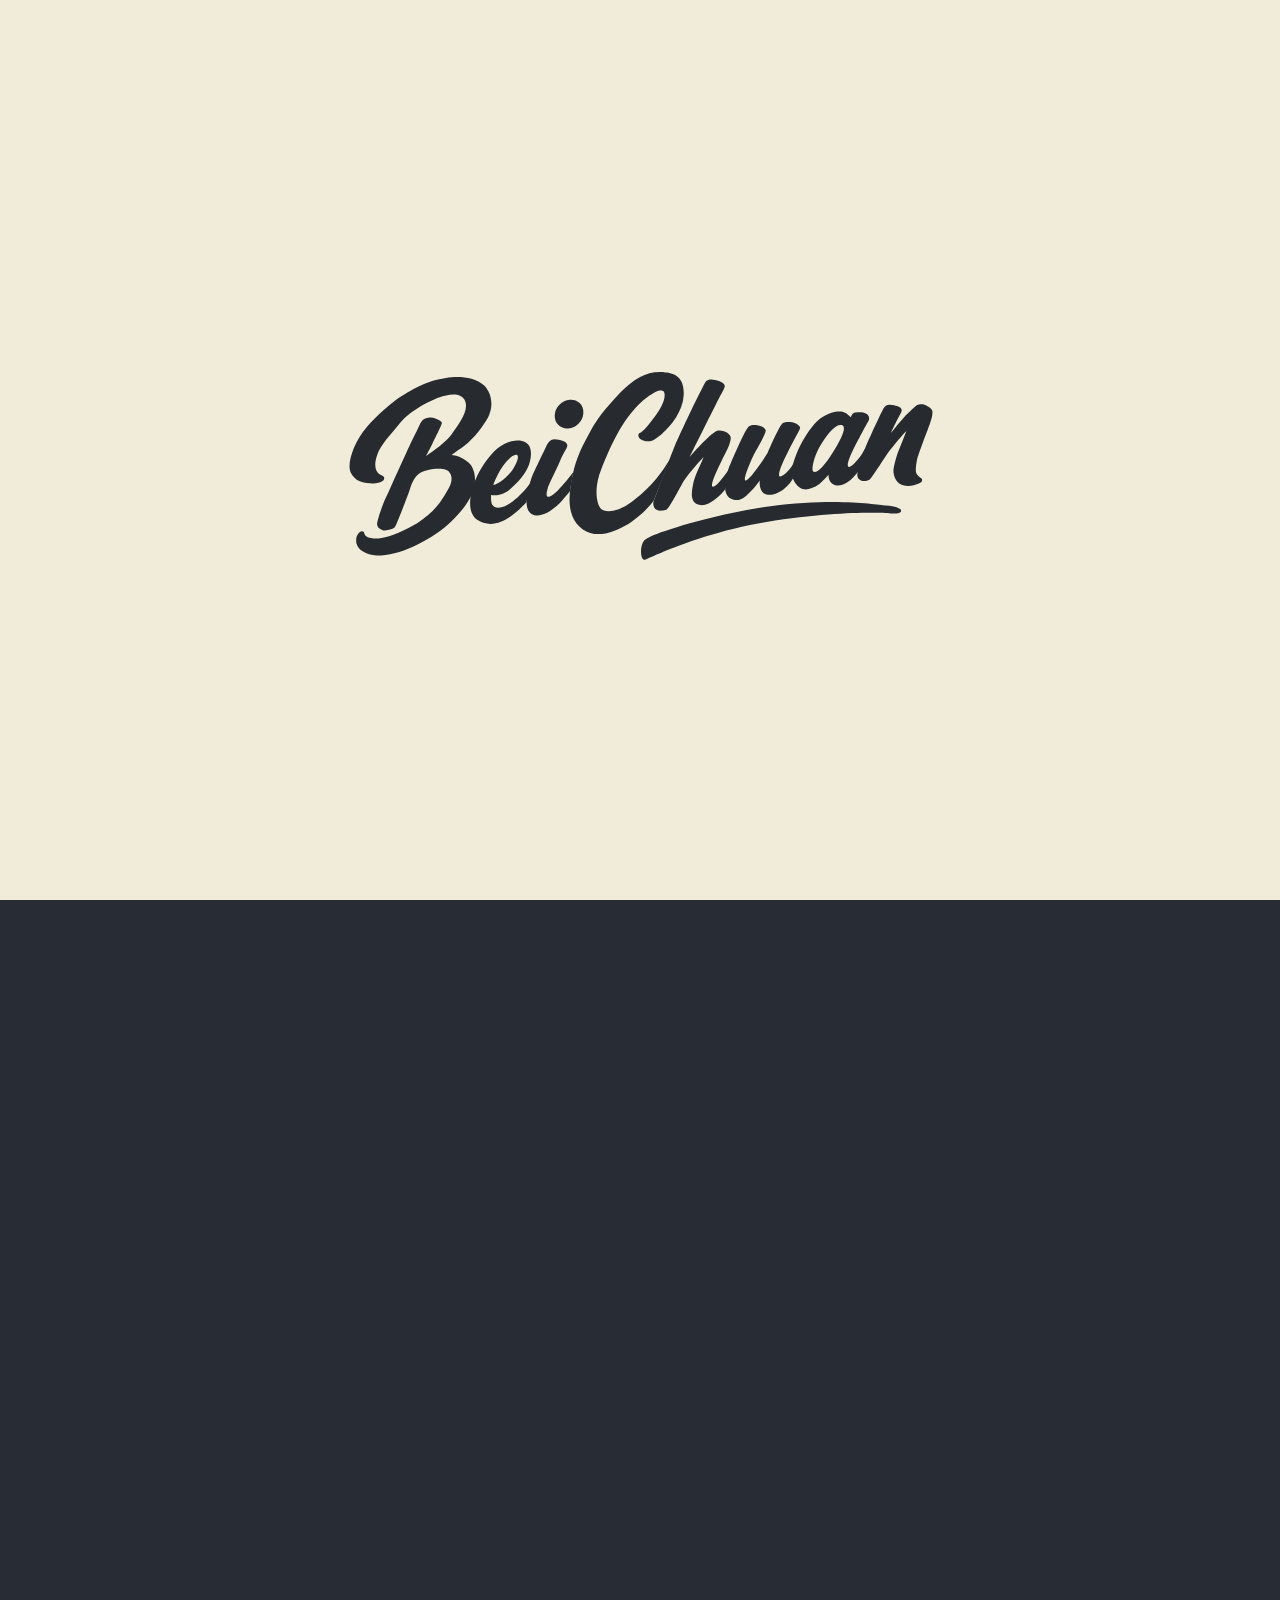
==== commit 80f3fb97: "Publish current portfolio preview" ====
--- a/index.html
+++ b/index.html
@@ -3,11 +3,50 @@
 <head>
   <meta charset="UTF-8">
   <meta name="viewport" content="width=device-width, initial-scale=1.0">
-  <meta name="description" content="北川的个人数字设计作品集">
+  <meta name="description" content="北川的 UI/UX 与数字产品设计作品集，聚焦 AI 产品、B 端系统、数据可视化与品牌数字体验。">
+  <meta property="og:type" content="website">
+  <meta property="og:site_name" content="BEI CHUAN DESIGN">
+  <meta property="og:title" content="北川 / UI &amp; Digital Product Designer">
+  <meta property="og:description" content="AI 产品、B 端系统、数据可视化与品牌数字体验设计作品集。">
+  <meta property="og:image" content="./assets/portfolio-og.jpg">
+  <meta name="twitter:card" content="summary_large_image">
   <title>北川 / Digital Designer</title>
-  <link rel="stylesheet" href="./styles.css?v=20260809-6">
+  <script>
+    if (new URLSearchParams(window.location.search).get("return") === "projects") {
+      document.documentElement.classList.add("is-returning-to-portfolio");
+    }
+
+    try {
+      const forceIntro = new URLSearchParams(window.location.search).get("intro") === "1";
+      const isHomeEntry = !window.location.hash || window.location.hash === "#home";
+      const hasLoadedThisSession = window.sessionStorage.getItem("portfolio:intro-seen") === "1";
+      if (isHomeEntry && (!hasLoadedThisSession || forceIntro)) {
+        document.documentElement.classList.add("is-preloading");
+      }
+    } catch (error) {
+      // The portfolio remains immediately usable when session storage is unavailable.
+    }
+  </script>
+  <link rel="icon" href="./assets/favicon.png" type="image/png">
+  <link rel="stylesheet" href="./styles.css?v=20260902-30">
 </head>
 <body class="personal-template">
+  <div class="site-loader" id="site-loader" role="button" tabindex="0" aria-label="进入北川作品集" aria-describedby="site-loader-status">
+    <div class="site-loader__logo-shell" id="site-loader-logo" aria-hidden="true">
+      <img class="site-loader__logo-fill" id="site-loader-logo-fill" src="./assets/intro/beichuan-logo.svg" alt="">
+      <div class="site-loader__logo-path" id="site-loader-logo-path">
+        <svg viewBox="0 0 1881 835" fill="none" xmlns="http://www.w3.org/2000/svg">
+          <path d="M438.5 473.5C382 458 397.479 426.531 421.5 390.5C452.5 344 516.236 312.778 532.5 305C555.5 294 596.5 281.111 618 305C645 335 611.774 378.914 585.5 400.499C545 433.772 513.833 436.999 500 442.499M500 442.499L532.5 367.499L452.5 553.499L500 442.499ZM500 442.499C528.666 437.666 597.5 434.224 597.5 461.999C597.5 516 539.5 577.719 489 592.5C438.5 607.28 408 597.499 402.5 588.999"/>
+          <path d="M647.5 497.5C656 498 673.4 493.5 687 481.5C704 466.5 717 438.5 715.5 429.5C714 420.5 712 405.182 698 409C687 412 654 437 643.5 459.5C633 482 620.5 521.5 636 538.5C651.5 555.5 689 530.5 698 524C705.2 518.8 725.667 500.167 730.5 495L775 412C764.666 430 747.499 469.5 743 491.5C738.5 513.5 737 525.843 745 529.5C764.687 538.5 786.5 501 808 477"/>
+          <path d="M952.5 390.5C984.5 367.5 1010 330.5 1007.5 311C1005 291.5 995.5 280 980 280.5C957.5 281.226 907 320 891 342C869.3 371.838 822.877 471.968 826 507.5C830 553 851.5 562 877.5 562C897.5 562 989 486 1003 458C1014.2 435.6 1056.33 343.333 1076 300L980 519C1009 481 1077.49 396.532 1084.5 394.5C1119 384.5 1065.5 453 1062 473C1058.9 490.731 1050 507.5 1065.5 507.5C1073.9 507.5 1105.67 479.167 1120.5 465L1157 386C1144.83 418.167 1125 483.306 1125 491C1125 507.5 1144.17 489.833 1150 487L1227 380.5C1214.5 408 1186.21 469.292 1187 477.5C1188.5 493 1198 491 1204 487C1204 487 1236.5 473 1252 442C1267.5 411 1283.2 371.4 1296 365C1312 357 1328 351 1336.5 358C1343.3 363.6 1329.5 358.833 1325 358C1325 358 1305.63 364.646 1296 373C1286.37 381.354 1279.95 399.313 1272.5 417.5C1265.05 435.687 1251.5 470.5 1260 477.5C1268.5 484.5 1276.5 474.5 1289 465C1301.5 455.5 1322.5 435 1322.5 435L1364 358C1364 358 1317 435 1317 458C1317 481 1336.5 468.5 1336.5 468.5L1392.5 417.5L1422.5 347L1372.5 462C1372.5 462 1428.23 387.791 1442.5 376.5C1456.77 365.209 1487 333.5 1487 347C1487 360.5 1449.5 452.386 1449.5 458C1449.5 472 1467.17 474 1474.5 478.5"/>
+          <path d="M807.5 342L799.5 353.5"/>
+          <path d="M956 609C964.5 608 1130 546.5 1195.5 540.5C1261 534.5 1420.5 529 1428 532.5"/>
+        </svg>
+      </div>
+    </div>
+    <span class="visually-hidden" id="site-loader-status" aria-live="polite">BeiChuan 标志正在书写</span>
+  </div>
+
   <div id="noise" aria-hidden="true"></div>
   <div id="transition-bg" aria-hidden="true"></div>
   <div id="mobile-menu-bg" aria-hidden="true"></div>
@@ -34,7 +73,6 @@
     <div id="smooth-content" class="home">
       <section class="hero panel" id="home" data-section="home">
         <div class="hero-background" aria-hidden="true">
-          <div class="hero-mouse-light" id="hero-mouse-light"></div>
           <canvas id="hero-particle-canvas"></canvas>
         </div>
 
@@ -48,8 +86,10 @@
           </div>
 
           <div class="hero-state-cue" aria-hidden="true">
-            <span class="desktop-only-copy">← BUILD MODE · THINK MODE →</span>
-            <span class="mobile-only-copy">TAP TO SWITCH MODE</span>
+            <span class="desktop-only-copy hero-state-option" data-hero-option="working">BUILD MODE</span>
+            <i class="desktop-only-copy"></i>
+            <span class="desktop-only-copy hero-state-option" data-hero-option="thinking">THINK MODE</span>
+            <span class="mobile-only-copy" id="hero-mobile-mode">TAP TO SWITCH · BUILD MODE</span>
           </div>
 
           <h1 class="hero-title" aria-label="Building products after midnight">
@@ -72,8 +112,11 @@
         </div>
 
         <div class="hero-illustration is-working reveal" id="hero-illustration" data-state="working" aria-hidden="true">
-          <video class="hero-state-media hero-state-working" src="./assets/hero-working.mp4?v=20260615-2" poster="./assets/hero-working.webp" muted loop playsinline autoplay preload="auto"></video>
-          <video class="hero-state-media hero-state-thinking" src="./assets/hero-thinking-hq.mov?v=20260722-1" poster="./assets/hero-thinking.png" muted loop playsinline preload="metadata"></video>
+          <video class="hero-state-media hero-state-working" src="./assets/hero-working.mp4?v=20260615-2" poster="./assets/hero-working.png" muted loop playsinline autoplay preload="auto"></video>
+          <video class="hero-state-media hero-state-thinking" poster="./assets/hero-thinking.png" muted loop playsinline preload="metadata">
+            <source src="./assets/hero-thinking-1080.mp4?v=20260902-2" type="video/mp4">
+            <source src="./assets/hero-thinking.mp4?v=20260831-1" type="video/mp4">
+          </video>
           <div class="hero-state-fx hero-state-fx-working"></div>
           <div class="hero-state-fx hero-state-fx-thinking"></div>
         </div>
@@ -94,8 +137,33 @@
 
             <div class="experience-fixed">
               <div class="experience-identity">
-                <span>DESIGNER PROFILE / BEI CHUAN</span>
-                <h2>你好，我是北川<br><em>高级 UI 设计师｜AI 产品方向</em></h2>
+                <span class="experience-identity__kicker">DESIGNER PROFILE / BEI CHUAN</span>
+
+                <div class="experience-hello" aria-label="Hello">
+                  <span class="experience-hello__letters" aria-hidden="true">
+                    <span style="--letter-index: 0">H</span>
+                    <span style="--letter-index: 1">e</span>
+                    <span style="--letter-index: 2">l</span>
+                    <span style="--letter-index: 3">l</span>
+                    <span style="--letter-index: 4">o</span>
+                  </span>
+                  <span class="experience-hello__star" aria-hidden="true"><i><b>*</b></i></span>
+                </div>
+
+                <div class="experience-identity__copy">
+                  <h2>你好，我是北川</h2>
+                  <p>高级 UI 设计师 | AI 产品方向</p>
+                </div>
+
+                <div class="hero-character" aria-hidden="true">
+                  <picture class="hero-character-picture">
+                    <source srcset="./videos/hello-character.webp?v=20260902-14" type="image/webp">
+                    <img class="hero-character-gif" src="./videos/hello-character.gif?v=20260902-14" alt="">
+                  </picture>
+                  <video class="hero-character-video" autoplay muted loop playsinline preload="metadata">
+                    <source data-src="./videos/hello-character.webm" type="video/webm">
+                  </video>
+                </div>
               </div>
 
               <div class="experience-intro">
@@ -108,7 +176,7 @@
                 <dl>
                   <div>
                     <dt>所在城市</dt>
-                    <dd>中国·杭州</dd>
+                    <dd>浙江｜杭州</dd>
                   </div>
                   <div>
                     <dt>工作经验</dt>
@@ -148,7 +216,7 @@
                         <span>AIGC 商品视频</span>
                       </div>
                     </div>
-                    <p class="experience-scope">主导 B.THREE AI 商品视频生成平台从 0 到 1 的产品设计与上线落地，将复杂的 AI 与 3D 能力转化为清晰可用的 B 端产品体验，并负责品牌 AIGC 商品视频的脚本、分镜与生成制作。</p>
+                    <p class="experience-scope">主导 B.THREE AI 商品内容生成平台从 0 到 1 的产品设计与上线落地，将复杂的 AI 与 3D 能力转化为清晰可用的 B 端产品体验，并负责品牌 AIGC 商品视频的脚本、分镜与生成制作。</p>
                   </div>
                 </article>
 
@@ -261,35 +329,91 @@
             </div>
 
             <div class="work-listing" id="work-listing">
-              <article class="work-box reveal is-active" data-index="01" data-client="ROBAM 老板电器 / OFFICIAL WEBSITE" data-title="老板电器官网项目复盘" data-description="围绕官网与官方商城升级，重组品牌表达、产品理解、活动承接和交易路径。" data-period="官网复盘 / 设计系统整理" data-time="2020 · 官方网站升级" data-project-role="UI 设计 / 页面体验 / 规范沉淀" data-cover="./assets/project-material-cover.svg" data-foot="UI/UX DESIGN · OFFICIAL WEBSITE · CASE STUDY" data-kicker="OFFICIAL WEBSITE / ROBAM" data-mark="ROBAM" data-role="UI DESIGN / PAGE EXPERIENCE / DESIGN SYSTEM" data-output="官网首页 · 商品页 · 活动页 · 订单链路 · 规范沉淀" data-status="FULL CASE AVAILABLE" data-background="官网同时承接品牌展示、厨电产品教育、官方商城转化和售后信任，但旧页面的信息层级、运营模块和交易反馈缺少连续性。" data-role-detail="参与官网视觉升级、核心页面模块、商城链路梳理与设计规范沉淀，负责把复杂页面整理成可复用、可落地的设计资产。" data-process="先从面试官视角重排案例叙事，再用问题诊断、体验路径、页面样机、栅格系统和规范板块呈现设计思考。" data-solution="以品牌首屏、品类入口、活动承接、商品详情、支付订单和服务反馈组成完整体验闭环，并用统一栅格、色彩、字号和组件规范支撑后续运营。" data-result="整理为可放进个人网站的完整子页：先回答角色、问题、方案与结果，再通过视觉化页面证明设计落地能力。" data-assets="完整案例页已接入 /projects/robam/index.html，可继续替换为真实截图或上线数据。" data-link="./projects/robam/index.html">
+              <article class="work-box reveal is-active" data-index="01" data-client="B.THREE / AI CONTENT PLATFORM" data-title="B.THREE AI 商品内容生成平台" data-description="将 3D 商品资产、专属模板与 AI 生成能力组织为从需求发起到图片、视频交付的 B 端生产链路。" data-period="AI 商品内容生成平台 / 从 0 到 1" data-time="2025.07 — 2026.07" data-project-role="高级 UI 设计师 / 产品体验 / 设计系统" data-cover="./assets/projects/bthree/cover-motion.gif" data-foot="UI/UX DESIGN · AI PRODUCT · DESIGN SYSTEM" data-kicker="AI CONTENT PLATFORM / B.THREE" data-mark="B.THREE" data-role="UI/UX DESIGN / AI PRODUCT / DESIGN SYSTEM" data-output="模型资产 / 模板中心 / 内容生成 / 项目结果" data-status="FULL CASE AVAILABLE" data-background="面向品牌与电商客户，需要将需求下单、3D 商品模型、模板化创作与 AI 渲染能力组织为可理解、可操作的 B 端生产流程。" data-role-detail="负责需求分析、信息架构、交互流程、高保真界面与设计规范建设，并协同产品、研发、测试、算法与 3D 团队推进上线。" data-process="以完成一次商品内容生产为主线，组织需求发起、模型资产、模板中心、项目编辑、内容生成与项目结果等核心模块。" data-solution="用任务化流程、分层配置与状态反馈降低 AI 能力的使用门槛，并让图片、视频关键帧与成片持续沉淀为项目资产。" data-result="完成 B.THREE AI 商品内容生成平台从 0 到 1 的产品设计与上线落地；百雀羚为已签约合作伙伴。" data-assets="代码案例已接入，展示真实产品架构、核心流程、界面状态与设计系统。" data-link="./projects/bthree/index.html">
                 <button class="work-hit" type="button">
                   <span class="work-index">01</span>
+                  <span class="work-title">B.THREE AI 商品内容生成平台</span>
+                  <span class="work-type">UI/UX · AI PRODUCT</span>
+                </button>
+              </article>
+
+              <article class="work-box reveal" data-index="02" data-client="ROBAM 老板电器 / OFFICIAL WEBSITE" data-title="老板电器官网项目复盘" data-description="围绕官网与官方商城升级，重组品牌表达、产品理解、活动承接和交易路径。" data-period="官网复盘 / 设计系统整理" data-time="2020 · 官方网站升级" data-project-role="UI 设计 / 页面体验 / 规范沉淀" data-cover="./assets/project-material-cover.svg" data-foot="UI/UX DESIGN · OFFICIAL WEBSITE · CASE STUDY" data-kicker="OFFICIAL WEBSITE / ROBAM" data-mark="ROBAM" data-role="UI DESIGN / PAGE EXPERIENCE / DESIGN SYSTEM" data-output="官网首页 · 商品页 · 活动页 · 订单链路 · 规范沉淀" data-status="FULL CASE AVAILABLE" data-background="官网同时承接品牌展示、厨电产品教育、官方商城转化和售后信任，但旧页面的信息层级、运营模块和交易反馈缺少连续性。" data-role-detail="参与官网视觉升级、核心页面模块、商城链路梳理与设计规范沉淀，负责把复杂页面整理成可复用、可落地的设计资产。" data-process="围绕品牌认知、产品理解、活动承接和交易反馈梳理核心问题，再用页面方案、体验路径和设计规范呈现解决过程。" data-solution="以品牌首屏、品类入口、活动承接、商品详情、支付订单和服务反馈组成完整体验闭环，并用统一栅格、色彩、字号和组件规范支撑后续运营。" data-result="形成覆盖品牌首页、品类入口、活动承接、商品详情和交易状态的页面系统，并沉淀可复用的栅格与组件规范。" data-assets="当前案例展示信息架构、核心页面方案与设计规范；真实上线截图和业务数据将在确认公开范围后补充。" data-link="./projects/robam/index.html">
+                <button class="work-hit" type="button">
+                  <span class="work-index">02</span>
                   <span class="work-title">老板电器官网项目复盘</span>
                   <span class="work-type">UI/UX · WEB</span>
                 </button>
               </article>
 
-              <article class="work-box reveal" data-index="02" data-client="AUSMAN / AIGC VIDEO" data-title="澳芝曼维 C 洁面泡沫新品宣传视频" data-description="面向电商新品展示，在 3 周内将客户基础脚本推进为完整传播路径与统一视觉的 AIGC 宣传视频。" data-period="3 WEEKS / SKINCARE AIGC VIDEO" data-time="2026 · 维 C 洁面泡沫新品" data-project-role="内容策划 / 分镜设计 / AIGC 视觉落地" data-cover="./assets/project-cover-aigc.svg" data-foot="AIGC VIDEO DESIGN · SKINCARE CAMPAIGN · 2026" data-kicker="SKINCARE AIGC / AUSMAN" data-mark="AUSMAN" data-role="CONTENT PLANNING / STORYBOARD / AIGC VISUAL" data-output="SCRIPT OPTIMIZATION / STORYBOARD / KEY FRAMES / FINAL FILM" data-status="PROJECT STORY AVAILABLE" data-background="项目面向新品展示期的电商传播场景。客户提供了基础脚本与核心卖点，但内容节奏、分镜表达和视觉统一性仍需补充，需要在较短周期内完成从内容梳理到视觉落地的完整推进。" data-role-detail="在客户基础脚本之上参与内容优化建议、分镜策划、镜头运动与转场表达梳理，并主导 AIGC 画面生成、重绘优化与提示词迭代，完成新品宣传视频的核心视觉表达。" data-process="围绕来源认知、卖点理解、使用代入、效果验证建立观看路径：先确立原料产地与自然氛围，再强化成分来源和用户痛点，最后以使用过程、效果验证与生活化场景收束。" data-solution="通过统一叠化转场、克制的镜头运动与泡沫细节停留衔接全片；结合关键帧生成、筛选、重绘、节点修复和高清重建，控制人物一致性、画面清晰度与整体风格。" data-result="完成澳芝曼维 C 洁面泡沫新品宣传视频的内容策划、分镜结构、AIGC 画面生成与成片视觉落地，验证从内容判断、画面控制到视频交付的可控生产路径。" data-assets="项目材料已整理：基础脚本优化、分镜线稿与定稿画面、AIGC 生成修复对比、镜头与转场设计、最终成片视觉。" data-pdf="./assets/pdf/ausman-case-study.pdf" data-preview-image="./assets/projects/ausman/case-page-01.png">
-                <button class="work-hit" type="button">
-                  <span class="work-index">02</span>
+              <article class="work-box reveal" data-index="03" data-client="AUSMAN / AIGC VIDEO" data-title="澳芝曼维 C 洁面泡沫新品宣传视频" data-description="面向电商新品展示，在 3 周内将客户基础脚本推进为完整传播路径与统一视觉的 AIGC 宣传视频。" data-period="3 WEEKS / SKINCARE AIGC VIDEO" data-time="2026 · 维 C 洁面泡沫新品" data-project-role="内容策划 / 分镜设计 / AIGC 视觉落地" data-cover="./assets/projects/ausman/cover-motion.webp" data-foot="AIGC VIDEO DESIGN · SKINCARE CAMPAIGN · 2026" data-kicker="SKINCARE AIGC / AUSMAN" data-mark="AUSMAN" data-role="CONTENT PLANNING / STORYBOARD / AIGC VISUAL" data-output="SCRIPT OPTIMIZATION / STORYBOARD / KEY FRAMES / FINAL FILM" data-status="PROJECT STORY AVAILABLE" data-background="项目面向新品展示期的电商传播场景。客户提供了基础脚本与核心卖点，但内容节奏、分镜表达和视觉统一性仍需补充，需要在较短周期内完成从内容梳理到视觉落地的完整推进。" data-role-detail="在客户基础脚本之上参与内容优化建议、分镜策划、镜头运动与转场表达梳理，并主导 AIGC 画面生成、重绘优化与提示词迭代，完成新品宣传视频的核心视觉表达。" data-process="围绕来源认知、卖点理解、使用代入、效果验证建立观看路径：先确立原料产地与自然氛围，再强化成分来源和用户痛点，最后以使用过程、效果验证与生活化场景收束。" data-solution="通过统一叠化转场、克制的镜头运动与泡沫细节停留衔接全片；结合关键帧生成、筛选、重绘、节点修复和高清重建，控制人物一致性、画面清晰度与整体风格。" data-result="完成澳芝曼维 C 洁面泡沫新品宣传视频的内容策划、分镜结构、AIGC 画面生成与成片视觉落地，验证从内容判断、画面控制到视频交付的可控生产路径。" data-assets="项目材料已整理：基础脚本优化、分镜线稿与定稿画面、AIGC 生成修复对比、镜头与转场设计、最终成片视觉。" data-pdf="./assets/pdf/ausman-case-study.pdf" data-preview-image="./assets/projects/ausman/case-page-01.jpg">
+                <button class="work-hit" type="button">
+                  <span class="work-index">03</span>
                   <span class="work-title">澳芝曼 AIGC 新品宣传视频</span>
                   <span class="work-type">AIGC · VIDEO</span>
                 </button>
               </article>
 
-              <article class="work-box reveal" data-index="03" data-client="SKECHERS KIDS / AIGC VIDEO" data-title="斯凯奇童鞋新品宣传视频" data-description="用 AIGC 场景、角色化视觉和动态节奏，构建轻快的童鞋新品传播表达。" data-period="新品宣传片 / 镜头视觉" data-time="2025 · 童鞋新品传播" data-project-role="AIGC 场景设计 / 商业分镜" data-cover="./assets/project-cover-motion.svg" data-foot="AIGC VIDEO DESIGN · MOTION VISUAL · 2025" data-kicker="AIGC PRODUCT FILM / SKECHERS KIDS" data-mark="SKECHERS" data-role="AIGC SCENE / COMMERCIAL STORYBOARD" data-output="PRODUCT PROMOTION VIDEO" data-status="VISUAL ASSETS PENDING" data-background="童鞋新品需要更轻快、有角色感和场景感的传播方式，让产品特点在社交媒体中更容易被看见和记住。" data-role-detail="负责 AIGC 场景与动态视觉设计，推进视觉概念、画面生成、镜头节奏和短视频包装。" data-process="围绕童趣氛围、产品特征和动作节奏建立视觉关键词，生成并筛选片段，再剪辑成适合传播的动态版本。" data-solution="产品宣传短片、主视觉帧、动态片段和可继续延展的场景化素材方向。" data-result="公开数据与最终物料后续补充；当前作为 AIGC 商业视频表达案例占位。" data-assets="待补充：视频成片、封面图、关键镜头、可公开范围说明。">
-                <button class="work-hit" type="button">
-                  <span class="work-index">03</span>
+              <article class="work-box reveal" data-index="04" data-client="SKECHERS KIDS / AIGC VIDEO" data-title="斯凯奇童鞋新品宣传视频" data-description="用 AIGC 场景、角色化视觉和动态节奏，构建轻快的童鞋新品传播表达。" data-period="新品宣传片 / 镜头视觉" data-time="2025 · 童鞋新品传播" data-project-role="AIGC 场景设计 / 商业分镜" data-cover="./assets/project-cover-motion.svg" data-foot="AIGC VIDEO DESIGN · MOTION VISUAL · 2025" data-kicker="AIGC PRODUCT FILM / SKECHERS KIDS" data-mark="SKECHERS" data-role="AIGC SCENE / COMMERCIAL STORYBOARD" data-output="PRODUCT PROMOTION VIDEO" data-status="VISUAL ASSETS PENDING" data-background="童鞋新品需要更轻快、有角色感和场景感的传播方式，让产品特点在社交媒体中更容易被看见和记住。" data-role-detail="负责 AIGC 场景与动态视觉设计，推进视觉概念、画面生成、镜头节奏和短视频包装。" data-process="围绕童趣氛围、产品特征和动作节奏建立视觉关键词，生成并筛选片段，再剪辑成适合传播的动态版本。" data-solution="产品宣传短片、主视觉帧、动态片段和可继续延展的场景化素材方向。" data-result="公开数据与最终物料后续补充；当前作为 AIGC 商业视频表达案例占位。" data-assets="待补充：视频成片、封面图、关键镜头、可公开范围说明。">
+                <button class="work-hit" type="button">
+                  <span class="work-index">04</span>
                   <span class="work-title">斯凯奇童鞋新品宣传视频</span>
                   <span class="work-type">MOTION · AI</span>
                 </button>
               </article>
 
-              <article class="work-box reveal" data-index="04" data-client="虎哥数字科技 / PRODUCT EXPERIENCE" data-title="虎哥数字化产品体验" data-description="围绕 APP、数据大屏与助手产品，推进体验优化、视觉一致性和持续迭代。" data-period="长期产品迭代 / 多端体验" data-time="2021.12 — 2024.04" data-project-role="设计主管 / UIUX / 项目推进" data-cover="./assets/project-cover-product.svg" data-foot="UI/UX LEAD · APP · DATA SCREEN · 2021—2024" data-kicker="PRODUCT EXPERIENCE / HUGO TECH" data-mark="虎哥数字科技" data-role="UI/UX LEAD / DESIGN MANAGEMENT" data-output="APP / DATA SCREEN / ASSISTANT" data-status="SELECTED WORK HISTORY" data-background="在多个数字化产品并行推进的阶段，需要保持产品体验、品牌视觉和交付节奏的一致性。" data-role-detail="负责设计团队管理、项目推进、产品体验优化和跨团队沟通协作。" data-process="围绕用户反馈、业务目标和产品迭代节奏，推动界面规范、体验优化和关键功能落地。" data-solution="虎哥 APP、数据大屏、小蚂哥助手等产品体验与视觉系统迭代。" data-result="用户参与率 +30%，用户满意度 +20%；详细案例素材后续筛选公开范围。" data-assets="待补充：可公开界面、数据大屏、产品流程、项目复盘。">
-                <button class="work-hit" type="button">
-                  <span class="work-index">04</span>
+              <article class="work-box reveal" data-index="05" data-client="虎哥数字科技 / PRODUCT EXPERIENCE" data-title="虎哥数字化产品体验" data-description="围绕 APP、数据大屏与助手产品，推进体验优化、视觉一致性和持续迭代。" data-period="长期产品迭代 / 多端体验" data-time="2021.12 — 2024.04" data-project-role="设计主管 / UI/UX / 项目推进" data-cover="./assets/project-cover-product.svg" data-foot="UI/UX LEAD · APP · DATA SCREEN · 2021—2024" data-kicker="PRODUCT EXPERIENCE / HUGO TECH" data-mark="虎哥数字科技" data-role="UI/UX LEAD / DESIGN MANAGEMENT" data-output="APP / DATA SCREEN / ASSISTANT" data-status="SELECTED WORK HISTORY" data-background="在多个数字化产品并行推进的阶段，需要保持产品体验、品牌视觉和交付节奏的一致性。" data-role-detail="负责设计团队管理、项目推进、产品体验优化和跨团队沟通协作。" data-process="围绕用户反馈、业务目标和产品迭代节奏，推动界面规范、体验优化和关键功能落地。" data-solution="虎哥 APP、数据大屏、小蚂哥助手等产品体验与视觉系统迭代。" data-result="负责多端产品体验与设计管理，覆盖 APP、B 端系统和数据可视化；详细案例将在确认公开范围后补充。" data-assets="待补充：可公开界面、数据大屏、产品流程、项目复盘。">
+                <button class="work-hit" type="button">
+                  <span class="work-index">05</span>
                   <span class="work-title">虎哥数字化产品体验</span>
                   <span class="work-type">APP · DATA</span>
+                </button>
+              </article>
+
+              <article class="work-box reveal" data-index="06" data-client="BOS / BACK OFFICE SYSTEM" data-title="BOS 中台系统" data-description="围绕跨平台数据查看、检索与运营协作，重新组织中台信息结构、任务路径和数据反馈。" data-period="B 端后台 / 数据效率" data-time="2021" data-project-role="设计组长 / 项目子 PM" data-cover="./assets/projects/archive/bos/page-01.jpg" data-foot="B-SIDE SYSTEM · DATA EXPERIENCE · 2021" data-kicker="BACK OFFICE SYSTEM / BOS" data-mark="BOS" data-role="INFORMATION ARCHITECTURE / UI DESIGN" data-output="RESEARCH / USER FLOW / UI SYSTEM" data-status="ARCHIVE CASE AVAILABLE" data-link="./projects/archive/index.html?case=bos">
+                <button class="work-hit" type="button">
+                  <span class="work-index">06</span>
+                  <span class="work-title">BOS 中台系统</span>
+                  <span class="work-type">B-SIDE · DATA</span>
+                </button>
+              </article>
+
+              <article class="work-box reveal" data-index="07" data-client="FANCY / WECHAT MINI PROGRAM" data-title="Fancy 翻牌小程序" data-description="从行业与用户研究出发，建立跨类目、多维度的电商数据查看与监控体验。" data-period="微信小程序 / 电商数据" data-time="2021" data-project-role="UI/UX 设计" data-cover="./assets/projects/archive/fancy-card/page-01.jpg" data-foot="UI/UX DESIGN · WECHAT MINI PROGRAM · 2021" data-kicker="DATA PRODUCT / FANCY" data-mark="FANCY" data-role="PRODUCT ANALYSIS / USER FLOW / VISUAL DESIGN" data-output="RESEARCH / INTERACTION / UI DESIGN" data-status="ARCHIVE CASE AVAILABLE" data-link="./projects/archive/index.html?case=fancy-card">
+                <button class="work-hit" type="button">
+                  <span class="work-index">07</span>
+                  <span class="work-title">Fancy 翻牌小程序</span>
+                  <span class="work-type">UI/UX · MINI APP</span>
+                </button>
+              </article>
+
+              <article class="work-box reveal" data-index="08" data-client="DATA VISUALIZATION / SELECTED WORKS" data-title="可视化大屏作品集" data-description="将环保回收与工业管理场景中的复杂数据，转化为可监控、可分析、可展示的可视化界面。" data-period="数据大屏 / 视觉系统" data-time="2021 — 2024" data-project-role="UI/UX / 数据可视化" data-cover="./assets/projects/archive/data-screen/page-01.jpg" data-foot="DATA VISUALIZATION · SCREEN DESIGN · 2021—2024" data-kicker="DATA VISUALIZATION / SELECTED WORKS" data-mark="DVISUAL" data-role="BUSINESS ANALYSIS / VISUAL SYSTEM" data-output="DASHBOARD / DATA SCREEN / VISUAL GUIDELINE" data-status="ARCHIVE CASE AVAILABLE" data-link="./projects/archive/index.html?case=data-screen">
+                <button class="work-hit" type="button">
+                  <span class="work-index">08</span>
+                  <span class="work-title">可视化大屏作品集</span>
+                  <span class="work-type">DATA · VISUAL</span>
+                </button>
+              </article>
+
+              <article class="work-box reveal" data-index="09" data-client="虎哥回收 / OLD CLOTHES RECYCLING" data-title="旧衣回收项目" data-description="以预约取件、透明进度和回收反馈，扩展虎哥回收面向全国用户的旧衣回收服务链路。" data-period="APP 体验 / 旧衣回收" data-time="2023.12" data-project-role="UI/UX 设计" data-cover="./assets/projects/archive/clothes-recycling/cover.webp" data-foot="APP EXPERIENCE · USER RESEARCH · 2023" data-kicker="OLD CLOTHES RECYCLING / HUGO" data-mark="虎哥回收" data-role="USER RESEARCH / INTERACTION / UI DESIGN" data-output="RESEARCH / JOURNEY / APP UI" data-status="ARCHIVE CASE AVAILABLE" data-link="./projects/archive/index.html?case=clothes-recycling">
+                <button class="work-hit" type="button">
+                  <span class="work-index">09</span>
+                  <span class="work-title">旧衣回收项目</span>
+                  <span class="work-type">APP · SERVICE</span>
+                </button>
+              </article>
+
+              <article class="work-box reveal" data-index="10" data-client="ALIENWARE / WECHAT MINI PROGRAM" data-title="Alienware 微信小程序商城" data-description="围绕品牌商城的获客、激活、留存与转化目标，梳理商品浏览、购买和营销链路。" data-period="微信小程序 / 品牌商城" data-time="2021" data-project-role="设计组长 / 项目子 PM" data-cover="./assets/projects/archive/alien-mini-program/page-01.jpg" data-foot="WECHAT MINI PROGRAM · E-COMMERCE · 2021" data-kicker="WECHAT MINI PROGRAM / ALIENWARE" data-mark="ALIENWARE" data-role="PRODUCT STRATEGY / USER FLOW / UI SYSTEM" data-output="GOAL MODEL / USER FLOW / UI DESIGN" data-status="ARCHIVE CASE AVAILABLE" data-link="./projects/archive/index.html?case=alien-mini-program">
+                <button class="work-hit" type="button">
+                  <span class="work-index">10</span>
+                  <span class="work-title">Alienware 微信小程序商城</span>
+                  <span class="work-type">UI/UX · E-COMMERCE</span>
+                </button>
+              </article>
+
+              <article class="work-box reveal" data-index="11" data-client="PERSONAL VISUAL WORKS / C4D & ILLUSTRATION" data-title="3维视觉与插画" data-description="汇集运营插画、活动页面、三维视觉与个人练习，呈现早期视觉表达和风格探索。" data-period="个人视觉作品 / C4D 与插画" data-time="2018 — 2021" data-project-role="视觉设计 / 插画 / C4D" data-cover="./assets/projects/archive/c4d-illustration/page-02.jpg" data-foot="C4D · ILLUSTRATION · VISUAL EXPLORATION" data-kicker="PERSONAL VISUAL WORKS" data-mark="MR.K" data-role="VISUAL DESIGN / ILLUSTRATION / C4D" data-output="ILLUSTRATION / CAMPAIGN / 3D VISUAL" data-status="ARCHIVE CASE AVAILABLE" data-link="./projects/archive/index.html?case=c4d-illustration">
+                <button class="work-hit" type="button">
+                  <span class="work-index">11</span>
+                  <span class="work-title">3维视觉与插画</span>
+                  <span class="work-type">C4D · ILLUSTRATION</span>
                 </button>
               </article>
             </div>
@@ -315,8 +439,20 @@
 
         <div class="contact-main">
           <div class="contact-message">
-            <p class="contact-kicker reveal">HAVE SOMETHING IN MIND?</p>
-            <h2 class="contact-title reveal">LET'S MAKE YOUR NEXT PAGE <em>IMPOSSIBLE</em> TO IGNORE.</h2>
+            <p class="contact-kicker reveal">AVAILABLE FOR UI / PRODUCT / AI EXPERIENCE</p>
+            <h2 class="contact-title reveal">和我聊聊。<br><em class="contact-title__english">LET'S BUILD</em><br><span class="contact-title__english">SOMETHING CLEAR.</span></h2>
+            <p class="contact-intro reveal">正在寻找高级 UI 设计师或 AI 产品设计方向的合作机会。欢迎通过邮箱或微信联系我。</p>
+            <a class="contact-orbit reveal" href="mailto:kanyuanzeyx@163.com" aria-label="发送邮件给北川">
+              <svg class="contact-orbit__text" viewBox="0 0 120 120" aria-hidden="true">
+                <defs>
+                  <path id="contact-orbit-path" d="M 60 60 m -46 0 a 46 46 0 1 1 92 0 a 46 46 0 1 1 -92 0"></path>
+                </defs>
+                <text>
+                  <textPath href="#contact-orbit-path" startOffset="1%">REACH OUT <tspan>*</tspan> REACH OUT <tspan>*</tspan> REACH OUT <tspan>*</tspan></textPath>
+                </text>
+              </svg>
+              <img src="./assets/group-3-arrow.svg" alt="" aria-hidden="true">
+            </a>
           </div>
 
           <aside class="wechat-card reveal" id="wechat-card" aria-label="微信联系方式" tabindex="-1">
@@ -336,8 +472,6 @@
           <div class="contact-links">
             <a href="mailto:kanyuanzeyx@163.com">EMAIL</a>
             <a href="#wechat-card">WECHAT</a>
-            <span class="contact-link-placeholder">UI CHINA</span>
-            <span class="contact-link-placeholder">RESUME PDF</span>
           </div>
           <p>HANGZHOU / CHINA<br>LOCAL TIME GMT+8</p>
         </div>
@@ -390,20 +524,21 @@
       </div>
       <nav class="case-preview-dialog__nav" aria-label="案例章节导航">
         <button class="case-preview-dialog__nav-back" id="case-preview-close" type="button">返回作品集</button>
-        <button type="button" data-preview-progress="0.14">项目概览</button>
-        <button type="button" data-preview-progress="0.31">核心策略</button>
-        <button type="button" data-preview-progress="0.47">脚本分镜</button>
-        <button type="button" data-preview-progress="0.63">视频表达</button>
-        <button type="button" data-preview-progress="0.80">AIGC 生产</button>
-        <button type="button" data-preview-progress="0.95">项目复盘</button>
+        <button type="button" data-preview-page="1">项目概览</button>
+        <button type="button" data-preview-page="2">策略梳理</button>
+        <button type="button" data-preview-page="3">内容脚本</button>
+        <button type="button" data-preview-page="4">分镜设计</button>
+        <button type="button" data-preview-page="5">画面生成</button>
+        <button type="button" data-preview-page="6">视频表达</button>
+        <button type="button" data-preview-page="7">项目复盘</button>
       </nav>
     </header>
     <h2 class="case-preview-dialog__visually-hidden" id="case-preview-title">澳芝曼维 C 洁面泡沫新品宣传视频</h2>
-    <div class="case-preview-dialog__document">
-      <img id="case-preview-image" alt="案例预览页面" loading="lazy">
+    <div class="case-preview-dialog__document" id="case-preview-document" tabindex="0" aria-label="案例页面预览">
+      <div class="case-preview-dialog__pages" id="case-preview-pages"></div>
     </div>
   </dialog>
 
-  <script src="./script.js?v=20260809-5"></script>
+  <script src="./script.js?v=20260902-30"></script>
 </body>
 </html>
--- a/styles.css
+++ b/styles.css
@@ -31,11 +31,11 @@
   --motion-enter: cubic-bezier(0.16, 1, 0.3, 1);
   --motion-editorial: cubic-bezier(0.45, 0, 0.55, 1);
   --motion-exit: cubic-bezier(0.5, 0, 0.75, 0);
-  --motion-hero-enter: 1.48s;
-  --motion-hero-exit: 0.54s;
-  --motion-line-stagger: 96ms;
-  --motion-sub-stagger: 108ms;
-  --motion-media-crossfade: 1.18s;
+  --motion-hero-enter: 0.82s;
+  --motion-hero-exit: 0.3s;
+  --motion-line-stagger: 62ms;
+  --motion-sub-stagger: 78ms;
+  --motion-media-crossfade: 0.64s;
   --motion-detail-swap: 1.02s;
   --motion-reveal: 1.08s;
   --header-h: 68px;
@@ -60,6 +60,130 @@
   font-weight: 400;
 }
 
+html.is-preloading,
+html.is-preloading body {
+  overflow: hidden;
+}
+
+.site-loader {
+  position: fixed;
+  inset: 0;
+  z-index: 2000;
+  display: none;
+  place-items: center;
+  overflow: hidden;
+  background: #f0ecd9;
+  color: #272b30;
+  cursor: default;
+  touch-action: none;
+  outline: 0;
+}
+
+html.is-preloading .site-loader {
+  display: grid;
+}
+
+.site-loader[hidden] {
+  display: none;
+}
+
+.site-loader__logo-shell {
+  position: relative;
+  width: min(76vw, 72rem);
+  aspect-ratio: 1881 / 835;
+  transform-origin: 26.58% 52.99%;
+  will-change: transform;
+}
+
+.site-loader__logo-fill,
+.site-loader__logo-path,
+.site-loader__logo-path svg {
+  position: absolute;
+  inset: 0;
+  width: 100%;
+  height: 100%;
+  display: block;
+}
+
+.site-loader__logo-fill {
+  opacity: 0;
+}
+
+.site-loader__logo-path path {
+  fill: none;
+  stroke: #272b30;
+  stroke-width: 28;
+  stroke-linecap: round;
+  stroke-linejoin: round;
+  opacity: 0;
+}
+
+.site-loader__logo-path.is-mask-mode {
+  opacity: 1;
+}
+
+.site-loader__logo-path.is-mask-mode image {
+  width: 100%;
+  height: 100%;
+}
+
+.site-loader.is-ready {
+  cursor: pointer;
+}
+
+.site-loader.is-covered {
+  background: #272b30;
+}
+
+.visually-hidden {
+  position: absolute !important;
+  width: 1px !important;
+  height: 1px !important;
+  padding: 0 !important;
+  margin: -1px !important;
+  overflow: hidden !important;
+  clip: rect(0 0 0 0) !important;
+  white-space: nowrap !important;
+  border: 0 !important;
+}
+
+html.is-preloading #menu,
+html.is-preloading .hero-stage,
+html.is-preloading .hero-illustration,
+html.is-preloading .hero-index {
+  opacity: 0;
+  transform: translate3d(0, 16px, 0);
+}
+
+html.is-preloading .hero-background,
+html.is-preloading .hero::before,
+html.is-preloading .hero::after {
+  opacity: 0;
+}
+
+html.has-entered #menu,
+html.has-entered .hero-stage,
+html.has-entered .hero-illustration,
+html.has-entered .hero-index {
+  animation: intro-hero-content-in 0.72s var(--motion-enter) both;
+}
+
+html.has-entered .hero-background,
+html.has-entered .hero::before,
+html.has-entered .hero::after {
+  animation: intro-hero-atmosphere-in 0.8s var(--motion-enter) 0.12s both;
+}
+
+@keyframes intro-hero-content-in {
+  from { opacity: 0; transform: translate3d(0, 16px, 0); }
+  to { opacity: 1; transform: translate3d(0, 0, 0); }
+}
+
+@keyframes intro-hero-atmosphere-in {
+  from { opacity: 0; }
+  to { opacity: 1; }
+}
+
 button,
 a {
   -webkit-tap-highlight-color: transparent;
@@ -106,17 +230,17 @@
 }
 
 #noise::before {
-  opacity: 0.24;
+  opacity: 0.1;
   background-size: 260px 260px;
   mix-blend-mode: overlay;
-  animation: noise-jitter-a 0.24s steps(2, end) infinite;
+  animation: noise-jitter-a 1.55s steps(5, end) infinite;
 }
 
 #noise::after {
-  opacity: 0.075;
+  opacity: 0.024;
   background-size: 125px 125px;
   mix-blend-mode: screen;
-  animation: noise-jitter-b 0.38s steps(2, end) infinite;
+  animation: noise-jitter-b 2.1s steps(4, end) infinite;
 }
 
 #mobile-menu-bg {
@@ -181,7 +305,7 @@
 #logo small {
   max-width: 11rem;
   color: var(--cream-dim);
-  font-size: 0.58rem;
+  font-size: 0.68rem;
   line-height: 1.25;
   letter-spacing: 0.14em;
   text-transform: uppercase;
@@ -202,8 +326,23 @@
   border-left: 1px solid var(--line);
   color: var(--cream);
   text-decoration: none;
-  font-size: 0.68rem;
+  font-size: 0.74rem;
   letter-spacing: 0.14em;
+  opacity: 0.68;
+  transition: color 0.24s var(--motion-enter), opacity 0.24s var(--motion-enter);
+}
+
+#nav a::before {
+  content: "";
+  position: absolute;
+  right: 18%;
+  bottom: -1px;
+  left: 18%;
+  height: 2px;
+  background: var(--red);
+  transform: scaleX(0);
+  transform-origin: center;
+  transition: transform 0.28s var(--motion-enter);
 }
 
 #nav a::after,
@@ -234,7 +373,18 @@
 }
 
 #nav a.selected {
-  opacity: 0.34;
+  opacity: 1;
+}
+
+#nav a.selected::before,
+#nav a:hover::before,
+#nav a:focus-visible::before {
+  transform: scaleX(1);
+}
+
+#nav a:hover,
+#nav a:focus-visible {
+  opacity: 1;
 }
 
 .nav-char {
@@ -312,7 +462,7 @@
   padding: 0.7rem 1.15rem;
   border-bottom: 1px solid var(--line);
   color: var(--cream-dim);
-  font-size: 0.58rem;
+  font-size: 0.68rem;
   letter-spacing: 0.16em;
   text-transform: uppercase;
 }
@@ -322,7 +472,7 @@
   isolation: isolate;
   background:
     radial-gradient(circle at 74% 72%, rgba(198, 70, 64, 0.11), transparent 32%),
-    var(--bg);
+    #272b30;
 }
 
 .hero::before,
@@ -370,18 +520,11 @@
     repeating-linear-gradient(90deg, transparent 0 calc(12.5vw - 1px), rgba(240, 236, 217, 0.18) calc(12.5vw - 1px) 12.5vw);
 }
 
-#hero-particle-canvas,
-.hero-mouse-light {
+#hero-particle-canvas {
   position: absolute;
   inset: 0;
   width: 100%;
   height: 100%;
-}
-
-.hero-mouse-light {
-  opacity: 0.3;
-  background: radial-gradient(circle 18vw at var(--mouse-x, 65%) var(--mouse-y, 40%), rgba(240, 236, 217, 0.11), transparent 75%);
-  transition: opacity 0.4s ease;
 }
 
 .hero-stage {
@@ -400,7 +543,7 @@
   align-items: center;
   gap: 1rem;
   color: var(--cream-dim);
-  font-size: 0.58rem;
+  font-size: 0.68rem;
   letter-spacing: 0.17em;
 }
 
@@ -420,22 +563,47 @@
   z-index: 4;
   display: inline-flex;
   align-items: center;
-  gap: 0.55rem;
+  gap: 0.62rem;
   color: rgba(240, 236, 217, 0.56);
-  font-size: 0.5rem;
+  font-size: 0.625rem;
   line-height: 1;
   letter-spacing: 0.16em;
   text-transform: uppercase;
   pointer-events: none;
 }
 
-.hero-state-cue::before {
+.hero-state-cue > i {
+  width: 2rem;
+  height: 1px;
+  background: var(--line);
+  overflow: hidden;
+  position: relative;
+}
+
+.hero-state-cue > i::after {
   content: "";
-  width: 1.8rem;
-  height: 1px;
+  position: absolute;
+  inset: 0;
   background: var(--red);
+  transform: scaleX(0.36);
   transform-origin: left center;
-  animation: hero-cue-line 6.2s var(--motion-editorial) infinite;
+  transition: transform 0.42s var(--motion-enter), transform-origin 0s 0.42s;
+}
+
+.hero-state-option {
+  transition: color 0.28s var(--motion-enter), opacity 0.28s var(--motion-enter);
+  opacity: 0.48;
+}
+
+.hero[data-hero-state="working"] [data-hero-option="working"],
+.hero[data-hero-state="thinking"] [data-hero-option="thinking"] {
+  color: var(--cream);
+  opacity: 1;
+}
+
+.hero[data-hero-state="thinking"] .hero-state-cue > i::after {
+  transform: scaleX(0.36) translateX(178%);
+  transform-origin: right center;
 }
 
 @keyframes hero-cue-line {
@@ -525,7 +693,7 @@
 .hero-sub {
   margin: 0;
   color: var(--cream-dim);
-  font-size: 0.66rem;
+  font-size: 0.78rem;
   line-height: 1.55;
   letter-spacing: 0.11em;
 }
@@ -576,7 +744,7 @@
   border-bottom: 1px solid var(--cream);
   color: var(--cream);
   text-decoration: none;
-  font-size: 0.67rem;
+  font-size: 0.76rem;
   letter-spacing: 0.15em;
   transition: color 0.3s var(--ease), border-color 0.3s var(--ease), transform 0.3s var(--ease);
   will-change: transform;
@@ -595,12 +763,24 @@
   width: 27px;
   height: 27px;
   filter: brightness(0) saturate(100%) invert(94%) sepia(9%) saturate(532%) hue-rotate(350deg) brightness(104%);
-  transition: transform 0.35s var(--ease), filter 0.35s var(--ease);
-}
-
-.button:hover .cta-arrow {
-  transform: rotate(15deg);
+  transform: rotate(-8deg) scale(1);
+  transform-origin: 50% 50%;
+  transition: filter 0.35s var(--ease);
+  will-change: transform;
+}
+
+.button:hover .cta-arrow,
+.button:focus-visible .cta-arrow {
   filter: brightness(0) saturate(100%) invert(40%) sepia(30%) saturate(1932%) hue-rotate(316deg) brightness(94%);
+}
+
+.cta-label {
+  transition: font-weight 0.22s var(--ease);
+}
+
+.button:hover .cta-label,
+.button:focus-visible .cta-label {
+  font-weight: 700;
 }
 
 .hero-illustration {
@@ -631,8 +811,9 @@
   height: 100%;
   object-fit: cover;
   object-position: right center;
-  transition: opacity var(--motion-media-crossfade) var(--motion-editorial);
-  will-change: opacity;
+  transform: scale(1.012);
+  transition: opacity var(--motion-media-crossfade) var(--motion-enter), transform 1.1s var(--motion-enter), filter 0.6s var(--motion-enter);
+  will-change: opacity, transform;
 }
 
 .hero-illustration.is-reduced-motion .hero-state-media,
@@ -658,7 +839,8 @@
 
 .hero-illustration.is-thinking .hero-state-thinking {
   opacity: 1;
-  filter: saturate(0.96) brightness(0.96);
+  filter: saturate(1) brightness(1) contrast(1.02);
+  transform: scale(1);
 }
 
 .hero-state-fx {
@@ -701,7 +883,7 @@
   align-items: center;
   gap: 0.7rem;
   color: var(--cream-dim);
-  font-size: 0.56rem;
+  font-size: 0.66rem;
   letter-spacing: 0.13em;
 }
 
@@ -732,20 +914,6 @@
   overflow: hidden;
 }
 
-.experience-top-block::after {
-  content: "";
-  position: absolute;
-  z-index: -1;
-  right: -8vw;
-  bottom: -34%;
-  width: 42vw;
-  height: 42vw;
-  border: 1px solid rgba(240, 236, 217, 0.12);
-  border-radius: 50%;
-  opacity: 0.7;
-  pointer-events: none;
-}
-
 .experience-top-block .section-meta {
   position: absolute;
   inset: 0 0 auto;
@@ -767,53 +935,247 @@
 }
 
 .experience-identity {
+  position: relative;
   display: flex;
   flex-direction: column;
   justify-content: flex-end;
-  gap: 0.78rem;
-}
-
-.experience-identity > span,
+  gap: clamp(0.34rem, 0.8vh, 0.7rem);
+  overflow: hidden;
+}
+
+.experience-identity__kicker,
 .experience-intro > span {
   color: var(--cream-dim);
-  font-size: 0.52rem;
+  font-size: 0.66rem;
   letter-spacing: 0.16em;
 }
 
-.experience-identity h2 {
+.experience-identity__kicker {
+  position: relative;
+  z-index: 3;
+  opacity: 0;
+  transform: translate3d(0, 0.65rem, 0);
+}
+
+.experience-hello {
+  position: relative;
+  z-index: 3;
+  width: max-content;
+  display: flex;
+  align-items: flex-start;
+  gap: clamp(0.28rem, 0.55vw, 0.6rem);
+  cursor: default;
+}
+
+.experience-hello__letters {
+  display: flex;
+  color: var(--cream);
   margin: 0;
+  font-family: "PP Neue Montreal", var(--font-sans);
+  font-size: clamp(4.6rem, 7.1vw, 8.5rem);
+  font-weight: 700;
+  line-height: 0.72;
+  letter-spacing: 0;
+  transition: transform 0.32s var(--motion-enter);
+}
+
+.experience-hello__letters > span {
+  display: block;
+  opacity: 0;
+  transform: translate3d(0, 2.6rem, 0) rotate(2deg) skewY(1deg);
+  transform-origin: 50% 100%;
+}
+
+.experience-hello__star {
+  display: block;
+  margin-top: -0.14em;
+  color: var(--red);
   font-family: "Grand Bold", sans-serif;
-  font-size: clamp(2.9rem, 4.55vw, 5.15rem);
-  line-height: 0.94;
-  letter-spacing: -0.04em;
-}
-
-.experience-identity h2 em {
+  font-size: clamp(2.5rem, 4vw, 5rem);
+  line-height: 0.8;
+  letter-spacing: 0;
+  opacity: 0;
+  transform: rotate(-90deg) scale(0);
+  transform-origin: 50% 55%;
+}
+
+.experience-hello__star i {
+  width: 0.82em;
+  height: 0.82em;
+  display: grid;
+  place-items: center;
+  font-style: normal;
+  font-weight: 900;
+  -webkit-text-stroke: 0.025em currentColor;
+  transform-origin: 50% 50%;
+}
+
+.experience-hello__star b {
   display: block;
-  margin-top: 0.16em;
-  color: var(--red);
+  font: inherit;
+  line-height: 1;
+  transform: translate3d(0, 0.08em, 0);
+}
+
+.experience-hello:hover .experience-hello__letters {
+  transform: translate3d(0, -0.2rem, 0);
+}
+
+.experience-hello:hover .experience-hello__star i {
+  animation: none;
+  transform: rotate(26deg) scale(1.1);
+}
+
+.experience-identity__copy {
+  position: relative;
+  z-index: 3;
+  display: grid;
+  gap: 0.22rem;
+  opacity: 0;
+  transform: translate3d(0, 1.1rem, 0);
+}
+
+.experience-identity__copy h2 {
+  margin: 0;
+  color: var(--cream);
   font-family: "PingFang SC", "Hiragino Sans GB", "Microsoft YaHei", sans-serif;
-  font-size: clamp(1.65rem, 2.35vw, 2.75rem);
-  font-weight: 700;
-  font-style: normal;
+  font-size: clamp(1.75rem, 2.65vw, 3.25rem);
+  font-weight: 500;
   line-height: 1.08;
   letter-spacing: 0;
+}
+
+.experience-identity__copy p {
+  margin: 0;
+  color: var(--red);
+  font-size: clamp(1rem, 1.45vw, 1.7rem);
+  font-weight: 700;
+  line-height: 1.25;
+  letter-spacing: 0;
   white-space: nowrap;
 }
 
-.experience-identity p {
-  margin: 0;
-  max-width: 23rem;
-  color: var(--cream-dim);
-  font-size: clamp(0.75rem, 0.78vw, 0.86rem);
-  line-height: 1.6;
+.hero-character {
+  position: absolute;
+  z-index: 2;
+  right: clamp(-1.5rem, -1vw, -0.4rem);
+  bottom: clamp(-1rem, -0.6vw, -0.3rem);
+  width: clamp(11rem, 17vw, 23rem);
+  aspect-ratio: 1;
+  opacity: 0;
+  transform: translate3d(0, 1.8rem, 0) scale(0.98);
+  mix-blend-mode: screen;
+  pointer-events: none;
+}
+
+.hero-character-picture,
+.hero-character-gif,
+.hero-character-video {
+  width: 100%;
+  height: 100%;
+  display: block;
+}
+
+.hero-character-gif,
+.hero-character-video {
+  object-fit: contain;
+  object-position: center bottom;
+}
+
+.hero-character-video {
+  display: none;
+}
+
+.hero-character.has-video .hero-character-picture {
+  display: none;
+}
+
+.hero-character.has-video .hero-character-video {
+  display: block;
+}
+
+.experience-top-block.is-visible .experience-identity__kicker {
+  animation: identity-kicker-in 0.36s var(--motion-enter) 0.05s both;
+}
+
+.experience-top-block.is-visible .experience-hello__letters > span {
+  animation: identity-letter-in 0.52s var(--motion-enter) both;
+  animation-delay: calc(0.14s + var(--letter-index) * 0.1s);
+}
+
+.experience-top-block.is-visible .experience-hello__star {
+  animation: identity-star-in 0.46s cubic-bezier(0.34, 1.56, 0.64, 1) 0.72s both;
+}
+
+.experience-top-block.is-visible .experience-hello__star i {
+  animation: identity-star-spin 14s linear 1.2s infinite;
+}
+
+.experience-top-block.is-visible .experience-identity__copy {
+  animation: identity-copy-in 0.54s var(--motion-enter) 0.9s both;
+}
+
+.experience-top-block.is-visible .hero-character {
+  animation: identity-character-in 0.58s var(--motion-enter) 1.18s both;
+}
+
+@keyframes identity-kicker-in {
+  to { opacity: 1; transform: translate3d(0, 0, 0); }
+}
+
+@keyframes identity-letter-in {
+  0% { opacity: 0; transform: translate3d(0, 2.6rem, 0) rotate(2deg) skewY(1deg); }
+  70% { opacity: 1; transform: translate3d(0, -0.12rem, 0) rotate(-0.4deg) skewY(0); }
+  100% { opacity: 1; transform: translate3d(0, 0, 0) rotate(0) skewY(0); }
+}
+
+@keyframes identity-star-in {
+  to { opacity: 1; transform: rotate(0) scale(1); }
+}
+
+@keyframes identity-copy-in {
+  to { opacity: 1; transform: translate3d(0, 0, 0); }
+}
+
+@keyframes identity-character-in {
+  to { opacity: 1; transform: translate3d(0, 0, 0) scale(1); }
+}
+
+@keyframes identity-star-spin {
+  to { transform: rotate(360deg); }
 }
 
 .experience-intro {
+  position: relative;
   display: flex;
   flex-direction: column;
   justify-content: flex-end;
   gap: 0.72rem;
+  transition: background-color 0.4s var(--ease);
+}
+
+.experience-intro::before,
+.experience-profile::before {
+  content: "";
+  position: absolute;
+  top: 3.6rem;
+  left: 1.2rem;
+  width: 2.6rem;
+  height: 2px;
+  background: var(--red);
+  transform: scaleX(0.28);
+  transform-origin: left;
+  transition: transform 0.4s var(--ease);
+}
+
+.experience-intro:hover,
+.experience-profile:hover {
+  background: rgba(240, 236, 217, 0.025);
+}
+
+.experience-intro:hover::before,
+.experience-profile:hover::before {
+  transform: scaleX(1);
 }
 
 .experience-intro p {
@@ -825,9 +1187,11 @@
 }
 
 .experience-profile {
+  position: relative;
   display: grid;
   padding-right: 1.2rem;
   border-right: 0;
+  transition: background-color 0.4s var(--ease);
 }
 
 .experience-profile dl {
@@ -840,6 +1204,12 @@
   gap: 0.8rem;
   padding: 0.45rem 0;
   border-top: 1px solid var(--line-soft);
+  transition: padding 0.3s var(--ease), background-color 0.3s var(--ease);
+}
+
+.experience-profile dl div:hover {
+  padding-left: 0.55rem;
+  background: rgba(198, 70, 64, 0.06);
 }
 
 .experience-profile dt,
@@ -891,7 +1261,7 @@
   top: -14px;
   transform: translateX(-50%);
   color: var(--red);
-  font-size: 0.52rem;
+  font-size: 0.625rem;
   font-weight: 700;
   letter-spacing: 0.12em;
 }
@@ -1107,6 +1477,523 @@
   grid-template-rows: 40px 1fr;
 }
 
+.work-layout[hidden] {
+  display: none !important;
+}
+
+.work-showcase {
+  position: relative;
+  grid-row: 2;
+  min-height: 0;
+  overflow: hidden;
+  background:
+    linear-gradient(90deg, rgba(240, 236, 217, 0.025), transparent 48%),
+    var(--bg);
+}
+
+.work-case-track {
+  position: relative;
+  width: 100%;
+  height: 100%;
+  will-change: transform;
+}
+
+.work-case-rail {
+  position: absolute;
+  z-index: 6;
+  right: 0.75rem;
+  top: 50%;
+  display: grid;
+  gap: 0.42rem;
+  padding: 0.65rem 0.5rem;
+  transform: translateY(-50%);
+}
+
+.work-case-rail button {
+  width: 2.1rem;
+  min-height: 1rem;
+  display: grid;
+  place-items: center end;
+  padding: 0;
+  border: 0;
+  background: transparent;
+  cursor: pointer;
+}
+
+.work-case-rail button span {
+  width: 0.72rem;
+  height: 1px;
+  background: rgba(240, 236, 217, 0.3);
+  transition: width 0.28s var(--ease), background-color 0.28s var(--ease), box-shadow 0.28s var(--ease);
+}
+
+.work-case-rail button:nth-child(3n + 1) span {
+  width: 0.95rem;
+}
+
+.work-case-rail button.is-active span {
+  width: 1.45rem;
+  background: var(--red);
+  box-shadow: 0 0 10px rgba(198, 70, 64, 0.5);
+}
+
+.work-case-rail button:focus-visible {
+  outline: 1px solid var(--cream);
+  outline-offset: 2px;
+}
+
+.work-case-slide {
+  --case-slide-opacity: 1;
+  --case-content-opacity: 1;
+  --case-tilt: 0deg;
+  --case-scale: 1;
+  --case-media-x: 0rem;
+  --case-media-y: 0rem;
+  width: 100%;
+  height: 100%;
+  display: grid;
+  grid-template-columns: minmax(0, 1.7fr) minmax(19rem, 0.82fr);
+  align-items: center;
+  gap: clamp(2rem, 4.2vw, 5rem);
+  padding: clamp(1.4rem, 2.5vw, 2.8rem) clamp(2.8rem, 4.2vw, 5rem) clamp(1.4rem, 2.5vw, 2.8rem) clamp(1.4rem, 2.5vw, 2.8rem);
+  border-bottom: 1px solid var(--line-soft);
+  opacity: var(--case-slide-opacity);
+}
+
+.work-case-media {
+  position: relative;
+  width: 100%;
+  aspect-ratio: 16 / 9;
+  max-height: calc(100svh - var(--header-h) - 8rem);
+  overflow: hidden;
+  border: 1px solid rgba(240, 236, 217, 0.18);
+  border-radius: 10px;
+  background: #161a20;
+  box-shadow: 0 1.8rem 4rem rgba(0, 0, 0, 0.2);
+  transform: translate3d(var(--case-media-x), var(--case-media-y), 0) rotate(var(--case-tilt)) scale(var(--case-scale));
+  transform-origin: 50% 54%;
+  transition: border-color 0.45s var(--ease), box-shadow 0.45s var(--ease);
+  will-change: transform;
+}
+
+.work-case-media::after {
+  content: "";
+  position: absolute;
+  inset: 0;
+  box-shadow: inset 0 0 0 1px rgba(240, 236, 217, 0.12);
+  pointer-events: none;
+}
+
+.work-case-media img {
+  width: 100%;
+  height: 100%;
+  display: block;
+  object-fit: cover;
+  filter: saturate(0.92) contrast(1.03);
+  transform: scale(1.01);
+  transition: filter 0.5s var(--ease), transform 0.8s var(--ease);
+}
+
+.work-case-slide.is-current .work-case-media img {
+  filter: saturate(1) contrast(1.05);
+  transform: scale(1);
+}
+
+.work-case-slide:hover .work-case-media {
+  border-color: rgba(198, 70, 64, 0.75);
+  box-shadow: 0 2.2rem 5rem rgba(0, 0, 0, 0.28), 0 0 0 1px rgba(198, 70, 64, 0.08);
+}
+
+.work-case-media.is-placeholder {
+  display: grid;
+  place-items: center;
+  color: rgba(21, 24, 30, 0.54);
+  background: #d4d5d7;
+  font-size: 0.68rem;
+  font-weight: 700;
+  letter-spacing: 0.12em;
+}
+
+.work-case-copy {
+  min-width: 0;
+  display: flex;
+  flex-direction: column;
+  align-items: flex-start;
+  align-self: center;
+  padding-left: clamp(0rem, 1vw, 1rem);
+}
+
+.work-case-eyebrow {
+  margin: 0 0 1rem;
+  color: var(--cream-dim);
+  font-size: 0.72rem;
+  font-weight: 700;
+  letter-spacing: 0.1em;
+}
+
+.work-case-copy h3 {
+  max-width: 12ch;
+  margin: 0;
+  font-family: "Grand Bold", var(--font-sans);
+  font-size: clamp(2.65rem, 4.5vw, 5.4rem);
+  line-height: 0.98;
+  letter-spacing: 0;
+  text-wrap: balance;
+}
+
+.case-title-line {
+  display: block;
+}
+
+.case-title-line--english {
+  white-space: nowrap;
+}
+
+.case-title-line--chinese {
+  margin-top: 0.04em;
+}
+
+.work-case-tags {
+  display: flex;
+  flex-wrap: wrap;
+  gap: 0.45rem;
+  margin-top: 1.4rem;
+}
+
+.work-case-tags span {
+  min-height: 1.9rem;
+  display: inline-flex;
+  align-items: center;
+  padding: 0.35rem 0.68rem;
+  border: 1px solid rgba(240, 236, 217, 0.5);
+  border-radius: 4px;
+  color: var(--cream);
+  font-size: 0.78rem;
+}
+
+.work-case-description {
+  max-width: 31rem;
+  margin: 1.25rem 0 0;
+  color: var(--cream-dim);
+  font-size: clamp(0.86rem, 1vw, 1.02rem);
+  line-height: 1.7;
+}
+
+.work-case-meta {
+  width: 100%;
+  display: grid;
+  grid-template-columns: repeat(2, minmax(0, 1fr));
+  gap: 1rem;
+  margin: 1.45rem 0 0;
+}
+
+.work-case-meta div {
+  min-width: 0;
+  padding-top: 0.72rem;
+  border-top: 1px solid var(--line-soft);
+}
+
+.work-case-meta dt {
+  color: var(--cream-dim);
+  font-size: 0.7rem;
+}
+
+.work-case-meta dd {
+  margin: 0.35rem 0 0;
+  color: var(--cream);
+  font-size: 0.78rem;
+  line-height: 1.45;
+}
+
+.work-case-action {
+  min-width: 11rem;
+  min-height: 3.3rem;
+  display: inline-flex;
+  align-items: center;
+  justify-content: space-between;
+  gap: 1rem;
+  margin-top: clamp(1.4rem, 3vw, 3rem);
+  padding: 0.75rem 1rem;
+  border: 1px solid rgba(240, 236, 217, 0.46);
+  border-radius: 3px;
+  color: var(--cream);
+  background: rgba(240, 236, 217, 0.08);
+  font-size: 0.84rem;
+  text-decoration: none;
+  cursor: pointer;
+  transition: color 0.25s var(--ease), background-color 0.25s var(--ease), border-color 0.25s var(--ease), transform 0.3s var(--ease);
+}
+
+.work-case-action:hover,
+.work-case-action:focus-visible {
+  border-color: var(--red);
+  color: var(--cream);
+  background: var(--red);
+  transform: translate3d(0.16rem, 0, 0);
+}
+
+.work-case-action__label {
+  transition: font-weight 0.22s var(--ease);
+}
+
+.work-case-action:hover .work-case-action__label,
+.work-case-action:focus-visible .work-case-action__label {
+  font-weight: 700;
+}
+
+.work-case-action__arrow {
+  width: 1.72rem;
+  height: 1.72rem;
+  display: block;
+  flex: 0 0 1.55rem;
+  transform: rotate(-8deg) scale(1);
+  transform-origin: 50% 50%;
+  will-change: transform;
+}
+
+.button:hover .cta-arrow,
+.button:focus-visible .cta-arrow,
+.work-case-action:hover .work-case-action__arrow,
+.work-case-action:focus-visible .work-case-action__arrow,
+.contact-orbit:hover > img,
+.contact-orbit:focus-visible > img {
+  animation: arrow-right-settle 0.72s cubic-bezier(0.16, 1.22, 0.3, 1) both;
+}
+
+@keyframes arrow-right-settle {
+  0% { transform: rotate(-8deg) scale(1); }
+  40% { transform: rotate(68deg) scale(1.24); }
+  66% { transform: rotate(32deg) scale(1.09); }
+  84% { transform: rotate(51deg) scale(1.14); }
+  100% { transform: rotate(45deg) scale(1.1); }
+}
+
+.work-case-slide--more {
+  grid-template-columns: minmax(16rem, 0.55fr) minmax(0, 1.45fr);
+  align-items: center;
+}
+
+.work-more-heading {
+  position: relative;
+  align-self: center;
+  display: flex;
+  flex-direction: column;
+  align-items: flex-start;
+  justify-content: center;
+}
+
+.work-more-emblem {
+  position: relative;
+  left: auto;
+  bottom: auto;
+  width: clamp(12rem, 17vw, 18.5rem);
+  aspect-ratio: 1;
+  margin: 0 0 clamp(2rem, 4vh, 3.5rem) clamp(0rem, 2vw, 2.5rem);
+  display: grid;
+  place-items: center;
+  color: var(--cream);
+  transform: rotate(-4deg) scale(0.96);
+  transform-origin: 50% 50%;
+  transition: transform 0.8s cubic-bezier(0.16, 1, 0.3, 1), opacity 0.8s var(--ease);
+}
+
+.work-more-emblem.is-in-view {
+  transform: rotate(0deg) scale(1);
+}
+
+.work-more-emblem__ring {
+  position: absolute;
+  inset: 0;
+  width: 100%;
+  height: 100%;
+  display: block;
+  overflow: visible;
+  transform-origin: 50% 50%;
+  animation: work-more-emblem-spin 18s linear infinite paused;
+}
+
+.work-more-emblem.is-in-view .work-more-emblem__ring {
+  animation-play-state: running;
+}
+
+.work-more-emblem__ring text {
+  fill: var(--cream);
+  font-family: "Grand Bold", var(--font-sans);
+  font-size: 12px;
+  font-weight: 700;
+  letter-spacing: 0.8px;
+}
+
+.work-more-emblem__ring tspan {
+  fill: var(--red);
+  font-size: 15px;
+}
+
+.work-more-emblem__eyes {
+  position: relative;
+  z-index: 1;
+  display: flex;
+  align-items: center;
+  gap: 0.22rem;
+  transform: translateY(0.15rem);
+}
+
+.work-more-emblem__eyes i {
+  position: relative;
+  width: clamp(2.9rem, 4vw, 4.25rem);
+  aspect-ratio: 0.7;
+  display: block;
+  overflow: hidden;
+  border-radius: 52% 48% 50% 50% / 47% 47% 53% 53%;
+  background: var(--cream);
+  transform: rotate(6deg);
+}
+
+.work-more-emblem__eyes i:last-child {
+  transform: rotate(-6deg);
+}
+
+.work-more-emblem__eyes b {
+  position: absolute;
+  left: 45%;
+  bottom: 8%;
+  width: 52%;
+  aspect-ratio: 1;
+  border-radius: 50%;
+  background: var(--bg);
+  transform: translateX(-50%);
+  animation: work-more-pupil-look 5.8s cubic-bezier(0.45, 0, 0.55, 1) infinite paused;
+}
+
+.work-more-emblem.is-in-view .work-more-emblem__eyes b {
+  animation-play-state: running;
+}
+
+.work-more-emblem__eyes b::after {
+  content: "";
+  position: absolute;
+  left: 20%;
+  top: 18%;
+  width: 23%;
+  aspect-ratio: 1;
+  border-radius: 50%;
+  background: var(--cream);
+}
+
+@keyframes work-more-emblem-spin {
+  to { transform: rotate(1turn); }
+}
+
+@keyframes work-more-pupil-look {
+  0%, 34%, 100% { transform: translateX(-50%) translate3d(0, 0, 0); }
+  42%, 58% { transform: translateX(-50%) translate3d(0.45rem, -0.2rem, 0); }
+  66%, 84% { transform: translateX(-50%) translate3d(-0.35rem, 0.08rem, 0); }
+}
+
+.work-more-heading h3 {
+  max-width: 9ch;
+  margin: 0;
+  font-family: "Grand Bold", var(--font-sans);
+  font-size: clamp(3rem, 5.4vw, 6.4rem);
+  line-height: 0.94;
+  letter-spacing: 0;
+  text-wrap: balance;
+}
+
+.work-more-heading > p:last-child {
+  max-width: 29rem;
+  margin: 1.4rem 0 0;
+  color: var(--cream-dim);
+  font-size: clamp(0.9rem, 1vw, 1.02rem);
+  line-height: 1.7;
+}
+
+.work-more-grid {
+  min-width: 0;
+  display: grid;
+  grid-template-columns: repeat(2, minmax(0, 1fr));
+  gap: 0.8rem;
+}
+
+.work-more-card {
+  width: 100%;
+  min-height: 9rem;
+  display: grid;
+  grid-template-columns: minmax(7rem, 0.62fr) minmax(0, 1fr);
+  align-items: center;
+  gap: clamp(1rem, 2vw, 1.8rem);
+  padding: 0.8rem;
+  border: 1px solid var(--line-soft);
+  border-radius: 6px;
+  color: var(--cream);
+  background: rgba(240, 236, 217, 0.025);
+  text-align: left;
+  text-decoration: none;
+  appearance: none;
+  cursor: pointer;
+  transition: border-color 0.28s var(--ease), background-color 0.28s var(--ease), transform 0.28s var(--ease);
+}
+
+.work-more-card:first-child {
+  grid-column: 1 / -1;
+  min-height: 10.5rem;
+  grid-template-columns: minmax(12rem, 0.78fr) minmax(0, 1.22fr);
+}
+
+.work-more-card:hover,
+.work-more-card:focus-visible {
+  border-color: rgba(198, 70, 64, 0.82);
+  background: rgba(198, 70, 64, 0.12);
+  outline: 0;
+  transform: translate3d(0.35rem, 0, 0);
+}
+
+.work-more-card__media {
+  aspect-ratio: 16 / 9;
+  overflow: hidden;
+  border-radius: 4px;
+  background: #111318;
+}
+
+.work-more-card__media img {
+  width: 100%;
+  height: 100%;
+  display: block;
+  object-fit: cover;
+  filter: saturate(0.82) contrast(1.02);
+  transition: filter 0.35s var(--ease), transform 0.5s var(--ease);
+}
+
+.work-more-card:hover .work-more-card__media img,
+.work-more-card:focus-visible .work-more-card__media img {
+  filter: saturate(1) contrast(1.05);
+  transform: scale(1.025);
+}
+
+.work-more-card__copy {
+  min-width: 0;
+  display: grid;
+  gap: 0.42rem;
+}
+
+.work-more-card__meta {
+  color: var(--cream-dim);
+  font-size: 0.7rem;
+  letter-spacing: 0.04em;
+}
+
+.work-more-card__copy strong {
+  font-size: clamp(1.15rem, 1.65vw, 1.75rem);
+  line-height: 1.12;
+}
+
+.work-more-card__copy > span:last-child {
+  max-width: 38rem;
+  color: var(--cream-dim);
+  font-size: 0.82rem;
+  line-height: 1.55;
+}
+
 .work-layout {
   min-height: 0;
   display: grid;
@@ -1156,7 +2043,7 @@
 .work-heading span {
   max-width: 14rem;
   color: var(--cream-dim);
-  font-size: 0.58rem;
+  font-size: 0.625rem;
   line-height: 1.45;
   letter-spacing: 0.12em;
   text-align: right;
@@ -1166,7 +2053,19 @@
 .work-listing {
   min-height: 0;
   display: grid;
-  grid-template-rows: repeat(4, minmax(0, 1fr));
+  grid-auto-rows: minmax(4.35rem, 1fr);
+  overflow-y: auto;
+  overscroll-behavior: contain;
+  scrollbar-width: thin;
+  scrollbar-color: rgba(240, 236, 217, 0.22) transparent;
+}
+
+.work-listing::-webkit-scrollbar {
+  width: 4px;
+}
+
+.work-listing::-webkit-scrollbar-thumb {
+  background: rgba(240, 236, 217, 0.22);
 }
 
 .work-box {
@@ -1244,7 +2143,7 @@
 .work-index,
 .work-type {
   color: var(--cream-dim);
-  font-size: 0.53rem;
+  font-size: 0.625rem;
   letter-spacing: 0.12em;
 }
 
@@ -1373,7 +2272,7 @@
   background: rgba(24, 27, 32, 0.42);
   backdrop-filter: blur(14px);
   color: var(--cream-dim);
-  font-size: 0.48rem;
+  font-size: 0.625rem;
   letter-spacing: 0.15em;
   text-align: right;
 }
@@ -1418,7 +2317,7 @@
 .detail-story-trigger {
   margin: 0;
   color: var(--cream-dim);
-  font-size: 0.55rem;
+  font-size: 0.625rem;
   line-height: 1.45;
   letter-spacing: 0.14em;
   text-transform: uppercase;
@@ -1472,7 +2371,7 @@
   border-radius: 999px;
   color: var(--cream);
   background: rgba(198, 70, 64, 0.18);
-  font-size: 0.5rem;
+  font-size: 0.625rem;
   font-weight: 700;
   letter-spacing: 0.14em;
   text-transform: uppercase;
@@ -1554,7 +2453,7 @@
 .detail-meta-list dd {
   margin: 0;
   overflow: hidden;
-  font-size: 0.48rem;
+  font-size: 0.625rem;
   line-height: 1.45;
   letter-spacing: 0.13em;
   text-overflow: ellipsis;
@@ -1716,7 +2615,7 @@
 .story-dialog__intro > p:first-child {
   margin: 0;
   color: var(--cream-dim);
-  font-size: 0.55rem;
+  font-size: 0.625rem;
   line-height: 1.45;
   letter-spacing: 0.14em;
   text-transform: uppercase;
@@ -1729,7 +2628,7 @@
   border-radius: 4px;
   color: var(--cream-dim);
   background: transparent;
-  font-size: 0.56rem;
+  font-size: 0.625rem;
   letter-spacing: 0.12em;
   cursor: pointer;
 }
@@ -1796,7 +2695,7 @@
 
 .story-dialog__list dt {
   color: rgba(240, 236, 217, 0.46);
-  font-size: 0.55rem;
+  font-size: 0.625rem;
   letter-spacing: 0.14em;
   text-transform: uppercase;
 }
@@ -1883,7 +2782,7 @@
   background: var(--red);
   box-shadow: 0 0 1.15rem rgba(198, 70, 64, 0.34);
   font-family: "Grand Bold", "PP Neue Montreal", sans-serif;
-  font-size: 0.62rem;
+  font-size: 0.625rem;
   letter-spacing: 0;
 }
 
@@ -1903,7 +2802,7 @@
 
 .case-preview-dialog__brand-copy small {
   color: var(--cream-dim);
-  font-size: 0.52rem;
+  font-size: 0.68rem;
   line-height: 1.25;
 }
 
@@ -1934,7 +2833,7 @@
   color: rgba(240, 236, 217, 0.72);
   background: transparent;
   font: inherit;
-  font-size: 0.62rem;
+  font-size: 0.7rem;
   line-height: 1;
   letter-spacing: 0.03em;
   white-space: nowrap;
@@ -1984,18 +2883,34 @@
 .case-preview-dialog__document {
   grid-row: 1;
   min-height: 0;
-  overflow-y: auto;
+  overflow: auto;
   overscroll-behavior: contain;
   -webkit-overflow-scrolling: touch;
-  background: #2a2d31;
-}
-
-.case-preview-dialog__document img {
+  background: #090b0f;
+}
+
+.case-preview-dialog__pages {
+  width: min(100%, 90rem);
+  min-height: 100%;
+  margin: 0 auto;
+}
+
+.case-preview-dialog__page {
+  width: 100%;
+  margin: 0;
+  background: #111318;
+}
+
+.case-preview-dialog__page img {
   width: 100%;
   height: auto;
   display: block;
   border: 0;
-  background: #2a2d31;
+  background: #111318;
+}
+
+html.is-returning-to-portfolio body {
+  visibility: hidden;
 }
 
 @media (max-width: 700px) {
@@ -2012,8 +2927,17 @@
     scrollbar-width: none;
   }
 
+  .case-preview-dialog__nav button {
+    min-height: 2.75rem;
+    padding-inline: 0.9rem;
+  }
+
   .case-preview-dialog__nav::-webkit-scrollbar {
     display: none;
+  }
+
+  .case-preview-dialog__pages {
+    width: 100%;
   }
 }
 
@@ -2062,10 +2986,7 @@
 .contact {
   display: grid;
   grid-template-rows: 40px 1fr auto;
-  background:
-    radial-gradient(circle at 92% 18%, rgba(240, 236, 217, 0.055), transparent 18%),
-    radial-gradient(circle at 75% 50%, rgba(198, 70, 64, 0.13), transparent 29%),
-    var(--bg);
+  background: var(--bg);
 }
 
 .contact::before,
@@ -2095,20 +3016,25 @@
 .contact-main {
   display: grid;
   min-height: 0;
-  grid-template-columns: minmax(0, 1fr) clamp(240px, 22vw, 340px);
+  grid-template-columns: minmax(0, 1fr) clamp(250px, 22vw, 360px);
   align-items: center;
   gap: clamp(2rem, 5vw, 6rem);
   padding: 1.2rem;
 }
 
 .contact-message {
+  position: relative;
   min-width: 0;
+  align-self: stretch;
+  display: flex;
+  flex-direction: column;
+  justify-content: center;
 }
 
 .contact-kicker {
   margin: 0 0 1.2rem;
   color: var(--cream-dim);
-  font-size: 0.6rem;
+  font-size: 0.7rem;
   letter-spacing: 0.18em;
 }
 
@@ -2116,11 +3042,11 @@
   position: relative;
   z-index: 1;
   margin: 0;
-  max-width: 12ch;
+  max-width: 13ch;
   font-family: "Grand Bold", sans-serif;
   font-size: clamp(4rem, 7.4vw, 7.6rem);
   line-height: 1.02;
-  letter-spacing: -0.055em;
+  letter-spacing: 0;
 }
 
 .contact-title::after {
@@ -2139,6 +3065,137 @@
 .contact-title em {
   color: var(--red);
   font-style: normal;
+}
+
+.contact-title__english {
+  letter-spacing: 0.07em;
+  word-spacing: 0.22em;
+}
+
+.contact-intro {
+  max-width: 34rem;
+  margin: 1.6rem 0 0;
+  color: var(--cream-dim);
+  font-size: clamp(0.86rem, 0.95vw, 1rem);
+  line-height: 1.75;
+}
+
+.contact-orbit {
+  position: absolute;
+  right: clamp(0rem, 4vw, 4rem);
+  bottom: clamp(0rem, 5vh, 3rem);
+  width: clamp(9rem, 13vw, 13rem);
+  aspect-ratio: 1;
+  display: grid;
+  place-items: center;
+  border: 0;
+  border-radius: 50%;
+  color: var(--cream);
+  text-decoration: none;
+  transition: border-color 0.35s var(--ease), background-color 0.35s var(--ease), transform 0.35s var(--ease);
+}
+
+.contact-orbit__text {
+  position: absolute;
+  inset: 0;
+  width: 100%;
+  height: 100%;
+  overflow: visible;
+  transform-origin: 50% 50%;
+  animation: contact-orbit-spin 12s linear infinite;
+}
+
+.contact-orbit__text text {
+  fill: var(--cream);
+  font-family: "Grand Bold", var(--font-sans);
+  font-size: 12.5px;
+  font-weight: 700;
+  letter-spacing: 0.55px;
+}
+
+.contact-orbit__text tspan {
+  fill: var(--red);
+}
+
+.contact-orbit img {
+  width: 1.75rem;
+  transform: rotate(-8deg) scale(1);
+  transform-origin: 50% 50%;
+  will-change: transform;
+}
+
+.contact-orbit:hover,
+.contact-orbit:focus-visible {
+  background: var(--red);
+  transform: scale(1.04);
+}
+
+.contact-orbit:hover .contact-orbit__text tspan,
+.contact-orbit:focus-visible .contact-orbit__text tspan {
+  fill: var(--cream);
+}
+
+@keyframes contact-orbit-spin {
+  to { transform: rotate(1turn); }
+}
+
+@media (min-width: 861px) {
+  .work-case-slide:not(.is-current) .work-case-copy > *,
+  .work-case-slide--more:not(.is-current) .work-more-heading > :not(.work-more-emblem),
+  .work-case-slide--more:not(.is-current) .work-more-grid {
+    opacity: 0;
+  }
+
+  .work-case-slide.is-current .work-case-copy > :not(.work-case-action) {
+    animation: work-case-copy-in 1.18s cubic-bezier(0.16, 1, 0.3, 1) both;
+  }
+
+  .work-case-slide.is-current .work-case-copy > :nth-child(2) { animation-delay: 0.14s; }
+  .work-case-slide.is-current .work-case-copy > :nth-child(3) { animation-delay: 0.28s; }
+  .work-case-slide.is-current .work-case-copy > :nth-child(4) { animation-delay: 0.42s; }
+  .work-case-slide.is-current .work-case-copy > :nth-child(5) { animation-delay: 0.56s; }
+
+  .work-case-slide.is-current .work-case-action {
+    animation: work-case-action-in 0.9s cubic-bezier(0.16, 1, 0.3, 1) 0.7s both;
+  }
+
+  .work-case-slide--more.is-current .work-more-heading > :not(.work-more-emblem) {
+    animation: work-case-copy-in 1.18s cubic-bezier(0.16, 1, 0.3, 1) both;
+  }
+
+  .work-case-slide--more.is-current .work-more-heading h3 { animation-delay: 0.16s; }
+  .work-case-slide--more.is-current .work-more-heading > p:last-child { animation-delay: 0.32s; }
+
+  .work-case-slide--more.is-current .work-more-grid {
+    animation: work-case-copy-in 1.18s cubic-bezier(0.16, 1, 0.3, 1) 0.42s both;
+  }
+
+}
+
+@keyframes work-case-copy-in {
+  from {
+    opacity: 0;
+    transform: translate3d(0, 2rem, 0) skewY(2deg);
+  }
+  to {
+    opacity: 1;
+    transform: translate3d(0, 0, 0) skewY(0deg);
+  }
+}
+
+@keyframes work-case-action-in {
+  from { opacity: 0; }
+  to { opacity: 1; }
+}
+
+@media (prefers-reduced-motion: reduce) {
+  .work-more-emblem__ring,
+  .work-more-emblem__eyes b,
+  .work-case-slide.is-current .work-case-copy > :not(.work-case-action),
+  .work-case-slide.is-current .work-case-action,
+  .work-case-slide--more.is-current .work-more-heading > :not(.work-more-emblem) {
+    animation: none;
+  }
 }
 
 .wechat-card {
@@ -2207,7 +3264,7 @@
 .wechat-card-copy p {
   margin: 0;
   color: var(--cream-dim);
-  font-size: 0.5rem;
+  font-size: 0.66rem;
   line-height: 1.4;
   letter-spacing: 0.13em;
   text-transform: uppercase;
@@ -2286,7 +3343,7 @@
 .contact-footer p {
   margin: 0;
   color: var(--cream-dim);
-  font-size: 0.52rem;
+  font-size: 0.68rem;
   line-height: 1.55;
   letter-spacing: 0.13em;
 }
@@ -2311,7 +3368,7 @@
   border-radius: 999px;
   color: var(--cream);
   text-decoration: none;
-  font-size: 0.62rem;
+  font-size: 0.72rem;
   letter-spacing: 0.13em;
   transition: border-color 0.4s var(--ease), background-color 0.4s var(--ease), transform 0.4s var(--ease);
 }
@@ -2324,7 +3381,7 @@
   border: 1px solid rgba(240, 236, 217, 0.08);
   border-radius: 999px;
   color: var(--cream-dim);
-  font-size: 0.55rem;
+  font-size: 0.625rem;
   letter-spacing: 0.13em;
   white-space: nowrap;
   opacity: 0.74;
@@ -2406,6 +3463,24 @@
 }
 
 @media (max-width: 860px) {
+  .site-loader__logo-shell {
+    width: min(91vw, 38rem);
+  }
+
+  .work-case-rail {
+    display: none;
+  }
+
+  #noise::before {
+    opacity: 0.09;
+    animation-duration: 1.2s;
+  }
+
+  #noise::after {
+    opacity: 0.02;
+    animation-duration: 1.6s;
+  }
+
   :root {
     --header-h: 60px;
   }
@@ -2514,7 +3589,7 @@
   .hero-kicker {
     justify-content: space-between;
     gap: 0.4rem;
-    font-size: 0.48rem;
+    font-size: 0.625rem;
   }
 
   .hero-kicker > span + span {
@@ -2536,12 +3611,8 @@
     border: 1px solid rgba(240, 236, 217, 0.12);
     border-radius: 999px;
     background: rgba(18, 21, 26, 0.24);
-    font-size: 0.44rem;
+    font-size: 0.625rem;
     letter-spacing: 0.14em;
-  }
-
-  .hero-state-cue::before {
-    width: 1.15rem;
   }
 
   .hero-title {
@@ -2572,12 +3643,12 @@
 
   .hero-sub {
     max-width: 14rem;
-    font-size: 0.52rem;
+    font-size: 0.72rem;
   }
 
   .button {
     gap: 0.8rem;
-    font-size: 0.55rem;
+    font-size: 0.7rem;
   }
 
   .cta-arrow {
@@ -2587,8 +3658,8 @@
 
   .hero-illustration,
   .hero-illustration.reveal.is-visible {
-    opacity: 0.46;
-    transform: translate3d(14%, 4%, 0) scale(1.12);
+    opacity: 0.58;
+    transform: translate3d(4%, 2%, 0) scale(1.035);
     transform-origin: 88% center;
   }
 
@@ -2598,8 +3669,8 @@
 
   .hero-illustration::after {
     background:
-      linear-gradient(180deg, rgba(40, 45, 53, 0.6) 0%, rgba(40, 45, 53, 0.12) 43%, rgba(24, 27, 32, 0.78) 100%),
-      linear-gradient(90deg, rgba(40, 45, 53, 0.96) 0%, rgba(40, 45, 53, 0.84) 50%, rgba(40, 45, 53, 0.34) 80%, rgba(40, 45, 53, 0.14) 100%);
+      linear-gradient(180deg, rgba(40, 45, 53, 0.5) 0%, rgba(40, 45, 53, 0.08) 43%, rgba(24, 27, 32, 0.7) 100%),
+      linear-gradient(90deg, rgba(40, 45, 53, 0.92) 0%, rgba(40, 45, 53, 0.76) 46%, rgba(40, 45, 53, 0.28) 78%, rgba(40, 45, 53, 0.1) 100%);
   }
 
   .hero-index {
@@ -2621,25 +3692,42 @@
   }
 
   .experience-identity {
-    min-height: 42svh;
+    min-height: 48svh;
     display: flex;
     flex-direction: column;
     justify-content: flex-end;
-    gap: 1.5rem;
+    gap: 0.62rem;
     padding: 1rem 0.85rem 2.4rem;
     border-right: 0;
     border-bottom: 1px solid var(--line);
   }
 
-  .experience-identity h2 {
-    font-size: clamp(3.1rem, 13.5vw, 5.2rem);
-    line-height: 0.98;
-  }
-
-  .experience-identity h2 em {
-    margin-top: 0.18em;
-    font-size: clamp(1.45rem, 6.3vw, 2rem);
-    line-height: 1.14;
+  .experience-identity__kicker {
+    margin-bottom: 0.2rem;
+  }
+
+  .experience-hello__letters {
+    font-size: clamp(4rem, 21vw, 6rem);
+  }
+
+  .experience-hello__star {
+    font-size: clamp(2.35rem, 12vw, 3.5rem);
+  }
+
+  .experience-identity__copy h2 {
+    font-size: clamp(1.75rem, 8.2vw, 2.55rem);
+  }
+
+  .experience-identity__copy p {
+    font-size: clamp(1rem, 4.7vw, 1.35rem);
+  }
+
+  .hero-character {
+    top: 3.6rem;
+    right: -0.8rem;
+    bottom: auto;
+    width: clamp(7.5rem, 34vw, 10rem);
+    opacity: 0;
   }
 
   .experience-intro,
@@ -2731,6 +3819,95 @@
     min-height: 38px;
   }
 
+  .work-showcase {
+    overflow: visible;
+  }
+
+  .work-case-track {
+    height: auto;
+    transform: none !important;
+  }
+
+  .work-case-slide {
+    height: auto;
+    min-height: 88svh;
+    display: grid;
+    grid-template-columns: 1fr;
+    align-content: start;
+    gap: 1.5rem;
+    padding: 1.25rem 0.85rem 2.5rem;
+  }
+
+  .work-case-slide--more {
+    grid-template-columns: 1fr;
+    align-content: start;
+    gap: 2rem;
+    padding-top: 4rem;
+  }
+
+  .work-more-heading h3 {
+    max-width: 10ch;
+    font-size: clamp(2.8rem, 12vw, 4rem);
+  }
+
+  .work-more-emblem {
+    position: relative;
+    left: auto;
+    bottom: auto;
+    width: min(13rem, 62vw);
+    margin: 0 0 2rem 0.35rem;
+  }
+
+  .work-more-grid {
+    grid-template-columns: 1fr;
+    gap: 0.7rem;
+  }
+
+  .work-more-card {
+    min-height: 0;
+    grid-template-columns: 7.5rem minmax(0, 1fr);
+    gap: 0.8rem;
+    padding: 0.65rem;
+  }
+
+  .work-more-card:first-child {
+    grid-column: auto;
+    min-height: 0;
+    grid-template-columns: 7.5rem minmax(0, 1fr);
+  }
+
+  .work-more-card__copy > span:last-child {
+    display: none;
+  }
+
+  .work-more-card__copy strong {
+    font-size: 1rem;
+  }
+
+  .work-case-media {
+    max-height: none;
+    aspect-ratio: 16 / 10;
+  }
+
+  .work-case-copy h3 {
+    max-width: 13ch;
+    font-size: clamp(2.7rem, 12vw, 4rem);
+  }
+
+  .work-case-description {
+    max-width: 32rem;
+    font-size: 0.9rem;
+  }
+
+  .work-case-meta {
+    grid-template-columns: 1fr;
+  }
+
+  .work-case-action {
+    width: 100%;
+    margin-top: 1.5rem;
+  }
+
   .work-layout {
     display: block;
   }
@@ -2761,7 +3938,7 @@
   .work-heading span {
     max-width: min(100%, 17rem);
     justify-self: start;
-    font-size: 0.5rem;
+    font-size: 0.68rem;
     line-height: 1.55;
     text-align: left;
   }
@@ -2913,6 +4090,19 @@
     line-height: 1.02;
   }
 
+  .contact-intro {
+    margin-top: 1.2rem;
+  }
+
+  .contact-orbit {
+    position: relative;
+    right: auto;
+    bottom: auto;
+    width: 10rem;
+    margin-top: 2rem;
+    align-self: flex-end;
+  }
+
   .wechat-card {
     width: min(100%, 320px);
     justify-self: end;
@@ -2984,4 +4174,464 @@
     animation-iteration-count: 1 !important;
     transition-duration: 0.01ms !important;
   }
-}
+
+  #noise::before,
+  #noise::after {
+    animation: none !important;
+  }
+
+  .site-loader__title span,
+  .site-loader__meta {
+    opacity: 1;
+    transform: none;
+  }
+
+  .work-case-track,
+  .experience-slider,
+  #smooth-content {
+    will-change: auto;
+  }
+
+  #smooth-wrapper {
+    position: static;
+    width: auto;
+    height: auto;
+    margin-top: var(--header-h);
+    overflow: visible;
+  }
+
+  #smooth-content {
+    display: block;
+    width: auto;
+    height: auto;
+    transform: none !important;
+  }
+
+  .panel {
+    width: 100%;
+    height: auto;
+    min-height: calc(100svh - var(--header-h));
+    overflow: hidden;
+    border-right: 0;
+    border-bottom: 1px solid var(--line);
+  }
+
+  .experience-layout {
+    height: auto;
+    display: block;
+  }
+
+  .experience-top-block {
+    min-height: 34rem;
+  }
+
+  .experience-fixed {
+    min-height: 34rem;
+  }
+
+  .experience-bottom-block {
+    overflow: visible;
+  }
+
+  .experience-slider {
+    width: 100%;
+    height: auto;
+    display: block;
+    transform: none !important;
+  }
+
+  .experience-page {
+    display: grid;
+    grid-template-columns: repeat(2, minmax(0, 1fr));
+  }
+
+  .experience-item {
+    min-height: 30rem;
+    opacity: 1;
+  }
+
+  .work {
+    display: block;
+  }
+
+  .work-showcase {
+    overflow: visible;
+  }
+
+  .work-case-track {
+    height: auto;
+    transform: none !important;
+  }
+
+  .work-case-slide {
+    height: auto;
+    min-height: 44rem;
+  }
+}
+
+@media (prefers-reduced-motion: reduce) and (max-width: 860px) {
+  .experience-page {
+    display: block;
+  }
+
+  .experience-item,
+  .work-case-slide {
+    min-height: 0;
+  }
+}
+
+/* Studio preview: keeps the existing case-study system intact while adding a
+   more distinct independent-practice layer between work and contact. */
+.studio-capabilities,
+.studio-lab {
+  display: grid;
+  grid-template-rows: auto 1fr;
+  background:
+    radial-gradient(circle at 86% 16%, rgba(198, 70, 64, 0.16), transparent 23%),
+    var(--bg-deep);
+}
+
+.studio-capabilities__layout {
+  min-height: 0;
+  display: grid;
+  grid-template-columns: minmax(20rem, 0.88fr) minmax(30rem, 1.12fr);
+}
+
+.studio-capabilities__intro {
+  position: relative;
+  display: flex;
+  flex-direction: column;
+  justify-content: flex-end;
+  padding: clamp(2rem, 5vw, 6rem) clamp(1.2rem, 4vw, 4.7rem);
+  border-right: 1px solid var(--line);
+  overflow: hidden;
+}
+
+.studio-capabilities__intro::before {
+  content: "BC";
+  position: absolute;
+  top: 3%;
+  left: -0.07em;
+  color: rgba(240, 236, 217, 0.035);
+  font-family: "Grand Bold", sans-serif;
+  font-size: min(28vw, 24rem);
+  letter-spacing: -0.12em;
+  line-height: 0.8;
+  pointer-events: none;
+}
+
+.studio-capabilities__eyebrow,
+.studio-lab__card-meta {
+  margin: 0 0 1.3rem;
+  color: var(--red);
+  font-size: 0.625rem;
+  letter-spacing: 0.16em;
+  text-transform: uppercase;
+}
+
+.studio-capabilities__intro h2 {
+  position: relative;
+  z-index: 1;
+  max-width: 11ch;
+  margin: 0;
+  font-family: "Grand Bold", sans-serif;
+  font-size: clamp(3.4rem, 6.3vw, 7.8rem);
+  font-weight: 700;
+  letter-spacing: -0.065em;
+  line-height: 0.84;
+  text-transform: uppercase;
+}
+
+.studio-capabilities__intro h2 em {
+  color: var(--red);
+  font-style: normal;
+}
+
+.studio-capabilities__intro > p:last-child {
+  position: relative;
+  z-index: 1;
+  max-width: 25rem;
+  margin: 2rem 0 0;
+  color: var(--cream-dim);
+  font-size: 0.88rem;
+  line-height: 1.8;
+}
+
+.studio-capabilities__list {
+  min-height: 0;
+  display: grid;
+  grid-template-rows: repeat(3, 1fr);
+}
+
+.studio-capability {
+  position: relative;
+  display: grid;
+  grid-template-columns: 3rem minmax(0, 1fr) auto;
+  align-items: center;
+  gap: clamp(0.8rem, 2vw, 2rem);
+  padding: 1.35rem clamp(1.2rem, 3vw, 3.5rem);
+  border-bottom: 1px solid var(--line);
+  transition: background-color 0.4s var(--ease), padding-left 0.4s var(--ease);
+}
+
+.studio-capability:last-child {
+  border-bottom: 0;
+}
+
+.studio-capability::before {
+  content: "";
+  position: absolute;
+  inset: 0 auto 0 0;
+  width: 3px;
+  background: var(--red);
+  transform: scaleY(0);
+  transform-origin: 50% 100%;
+  transition: transform 0.4s var(--ease);
+}
+
+.studio-capability:hover {
+  padding-left: calc(clamp(1.2rem, 3vw, 3.5rem) + 0.4rem);
+  background: rgba(240, 236, 217, 0.045);
+}
+
+.studio-capability:hover::before {
+  transform: scaleY(1);
+}
+
+.studio-capability__number,
+.studio-capability__tag {
+  align-self: start;
+  color: var(--cream-dim);
+  font-size: 0.625rem;
+  letter-spacing: 0.14em;
+}
+
+.studio-capability__number {
+  color: var(--red);
+}
+
+.studio-capability__tag {
+  padding-top: 0.35rem;
+  text-align: right;
+}
+
+.studio-capability h3 {
+  margin: 0;
+  font-family: "Grand Bold", sans-serif;
+  font-size: clamp(1.55rem, 2.7vw, 3.2rem);
+  letter-spacing: -0.035em;
+  line-height: 0.92;
+}
+
+.studio-capability p {
+  max-width: 36rem;
+  margin: 0.7rem 0 0;
+  color: var(--cream-dim);
+  font-size: 0.78rem;
+  line-height: 1.65;
+}
+
+.studio-lab {
+  background:
+    linear-gradient(135deg, rgba(240, 236, 217, 0.035), transparent 42%),
+    var(--bg);
+}
+
+.studio-lab__heading {
+  position: absolute;
+  z-index: 2;
+  top: clamp(5rem, 9vh, 7rem);
+  left: clamp(1.2rem, 4vw, 4.7rem);
+  max-width: 32rem;
+  pointer-events: none;
+}
+
+.studio-lab__heading p {
+  margin: 0;
+  font-family: "Grand Bold", sans-serif;
+  font-size: clamp(3.5rem, 7vw, 8.4rem);
+  letter-spacing: -0.07em;
+  line-height: 0.79;
+}
+
+.studio-lab__heading span {
+  display: block;
+  max-width: 20rem;
+  margin-top: 1.75rem;
+  color: var(--cream-dim);
+  font-size: 0.78rem;
+  line-height: 1.65;
+}
+
+.studio-lab__grid {
+  min-height: 0;
+  display: grid;
+  grid-template-columns: 1.25fr 0.75fr 0.75fr;
+  gap: 1px;
+  padding-top: clamp(8.8rem, 19vh, 12rem);
+  background: var(--line);
+}
+
+.studio-lab__card {
+  position: relative;
+  min-width: 0;
+  display: flex;
+  flex-direction: column;
+  justify-content: flex-end;
+  padding: clamp(1rem, 2.2vw, 2rem);
+  overflow: hidden;
+  background: #1d222a;
+  color: var(--cream);
+  text-decoration: none;
+}
+
+.studio-lab__card::after {
+  content: "";
+  position: absolute;
+  inset: 0;
+  background: linear-gradient(180deg, rgba(15, 18, 22, 0.02), rgba(15, 18, 22, 0.78));
+  transition: background 0.45s var(--ease);
+}
+
+.studio-lab__card img {
+  position: absolute;
+  inset: 0;
+  width: 100%;
+  height: 100%;
+  object-fit: cover;
+  filter: saturate(0.78) contrast(1.06);
+  transform: scale(1.015);
+  transition: transform 0.75s var(--motion-enter), filter 0.45s var(--ease);
+}
+
+.studio-lab__card:hover img,
+.studio-lab__card:focus-visible img {
+  filter: saturate(1.1) contrast(1.04);
+  transform: scale(1.09);
+}
+
+.studio-lab__card:hover::after,
+.studio-lab__card:focus-visible::after {
+  background: linear-gradient(180deg, rgba(15, 18, 22, 0.02), rgba(15, 18, 22, 0.54));
+}
+
+.studio-lab__card-meta,
+.studio-lab__card strong,
+.studio-lab__card i {
+  position: relative;
+  z-index: 1;
+}
+
+.studio-lab__card-meta {
+  margin: 0 0 0.85rem;
+  color: var(--cream-dim);
+}
+
+.studio-lab__card strong {
+  font-family: "Grand Bold", sans-serif;
+  font-size: clamp(1.25rem, 2.2vw, 2.65rem);
+  letter-spacing: -0.04em;
+  line-height: 0.92;
+}
+
+.studio-lab__card i {
+  position: absolute;
+  right: clamp(1rem, 2.2vw, 2rem);
+  bottom: clamp(1rem, 2.2vw, 2rem);
+  color: var(--red);
+  font-size: 1.6rem;
+  font-style: normal;
+  transform: translate3d(0, 0, 0);
+  transition: transform 0.35s var(--ease);
+}
+
+.studio-lab__card:hover i,
+.studio-lab__card:focus-visible i {
+  transform: translate3d(0.3rem, -0.3rem, 0);
+}
+
+@media (max-width: 860px) {
+  .studio-capabilities,
+  .studio-lab {
+    min-height: calc(100svh - var(--header-h));
+  }
+
+  .studio-capabilities__layout {
+    grid-template-columns: 1fr;
+    grid-template-rows: auto 1fr;
+  }
+
+  .studio-capabilities__intro {
+    min-height: 27rem;
+    padding: 3.2rem 1.2rem 2rem;
+    border-right: 0;
+    border-bottom: 1px solid var(--line);
+  }
+
+  .studio-capabilities__intro h2 {
+    font-size: clamp(3.55rem, 15vw, 5.6rem);
+  }
+
+  .studio-capabilities__intro > p:last-child {
+    max-width: 30rem;
+    margin-top: 1.35rem;
+  }
+
+  .studio-capability {
+    grid-template-columns: 2.2rem minmax(0, 1fr);
+    gap: 0.8rem;
+    min-height: 9rem;
+    padding: 1.2rem;
+  }
+
+  .studio-capability__tag {
+    display: none;
+  }
+
+  .studio-capability h3 {
+    font-size: clamp(1.55rem, 7.2vw, 2.4rem);
+  }
+
+  .studio-capability p {
+    margin-top: 0.5rem;
+    font-size: 0.72rem;
+  }
+
+  .studio-lab {
+    min-height: 56rem;
+  }
+
+  .studio-lab__heading {
+    position: relative;
+    top: auto;
+    left: auto;
+    padding: 2.6rem 1.2rem 2rem;
+  }
+
+  .studio-lab__heading p {
+    font-size: clamp(3.65rem, 15vw, 5.5rem);
+  }
+
+  .studio-lab__heading span {
+    margin-top: 1.35rem;
+  }
+
+  .studio-lab__grid {
+    min-height: 32rem;
+    grid-template-columns: 1fr 1fr;
+    grid-template-rows: 1fr 1fr;
+    padding-top: 0;
+  }
+
+  .studio-lab__card--wide {
+    grid-column: 1 / -1;
+  }
+
+  .studio-lab__card {
+    min-height: 15rem;
+  }
+
+  .studio-lab__card strong {
+    font-size: clamp(1.25rem, 6vw, 1.9rem);
+  }
+}
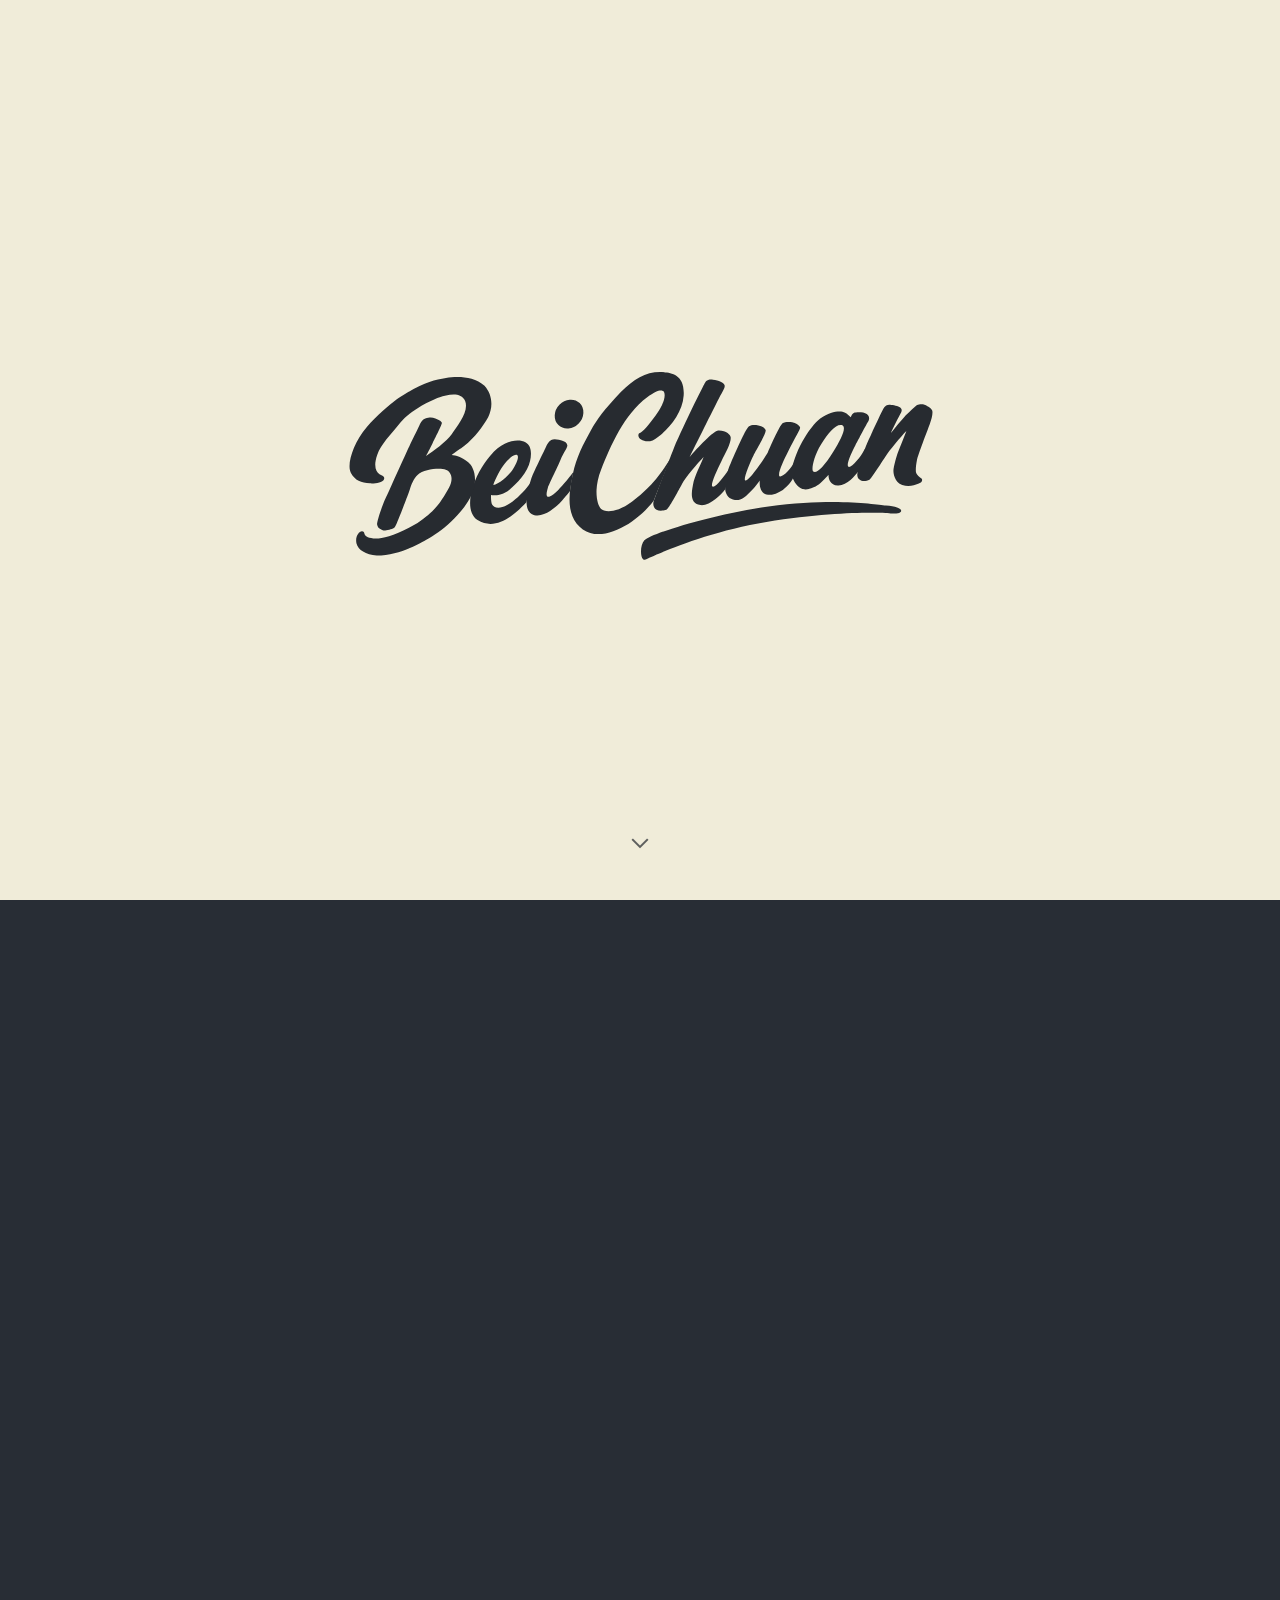
==== commit a4749032: "Update portfolio site" ====
--- a/index.html
+++ b/index.html
@@ -28,7 +28,7 @@
     }
   </script>
   <link rel="icon" href="./assets/favicon.png" type="image/png">
-  <link rel="stylesheet" href="./styles.css?v=20260902-30">
+  <link rel="stylesheet" href="./styles.css?v=20260905-3">
 </head>
 <body class="personal-template">
   <div class="site-loader" id="site-loader" role="button" tabindex="0" aria-label="进入北川作品集" aria-describedby="site-loader-status">
@@ -44,6 +44,7 @@
         </svg>
       </div>
     </div>
+    <span class="site-loader__hint" aria-hidden="true"></span>
     <span class="visually-hidden" id="site-loader-status" aria-live="polite">BeiChuan 标志正在书写</span>
   </div>
 
@@ -53,7 +54,7 @@
 
   <header id="menu">
     <a href="#home" id="logo" aria-label="返回首页">
-      <span>BEI CHUAN</span>
+      <img class="header-brand-logo" src="./assets/intro/beichuan-logo.svg" alt="">
       <small>SENIOR UI DESIGNER / HANGZHOU</small>
     </a>
 
@@ -539,6 +540,6 @@
     </div>
   </dialog>
 
-  <script src="./script.js?v=20260902-30"></script>
+  <script src="./script.js?v=20260905-1"></script>
 </body>
 </html>
--- a/styles.css
+++ b/styles.css
@@ -39,6 +39,7 @@
   --motion-detail-swap: 1.02s;
   --motion-reveal: 1.08s;
   --header-h: 68px;
+  --page-gutter: clamp(1.25rem, 4vw, 2rem);
 }
 
 * {
@@ -91,8 +92,38 @@
   position: relative;
   width: min(76vw, 72rem);
   aspect-ratio: 1881 / 835;
-  transform-origin: 26.58% 52.99%;
+  transform-origin: 44.92% 61.08%;
   will-change: transform;
+}
+
+.site-loader__hint {
+  position: absolute;
+  top: auto;
+  bottom: clamp(2.5rem, 6vh, 4rem);
+  left: 50%;
+  width: 0.78rem;
+  height: 0.78rem;
+  border-right: 2px solid #272b30;
+  border-bottom: 2px solid #272b30;
+  opacity: 0;
+  transform: translate3d(-50%, -0.3rem, 0) rotate(45deg);
+  transition: opacity 0.3s ease, transform 0.45s var(--motion-enter);
+  pointer-events: none;
+}
+
+.site-loader.is-ready .site-loader__hint {
+  opacity: 0.74;
+  transform: translate3d(-50%, 0, 0) rotate(45deg);
+  animation: site-loader-hint 1.35s ease-in-out infinite;
+}
+
+.site-loader.is-zooming .site-loader__hint {
+  opacity: 0;
+  animation: none;
+}
+
+@keyframes site-loader-hint {
+  50% { transform: translate3d(-50%, 0.38rem, 0) rotate(45deg); }
 }
 
 .site-loader__logo-fill,
@@ -289,17 +320,19 @@
   display: flex;
   align-items: center;
   gap: 1rem;
-  padding: 0 1.2rem;
+  padding: 0 var(--page-gutter);
   border-right: 1px solid var(--line);
   color: var(--cream);
   text-decoration: none;
 }
 
-#logo span {
-  font-family: "Grand Bold", sans-serif;
-  font-size: 1.35rem;
-  line-height: 1;
-  letter-spacing: 0.04em;
+.header-brand-logo {
+  display: block;
+  width: clamp(6.8rem, 8vw, 8.2rem);
+  height: auto;
+  margin-right: -1.7rem;
+  filter: brightness(0) invert(1);
+  transform: translateX(-21%);
 }
 
 #logo small {
@@ -459,7 +492,7 @@
   align-items: center;
   justify-content: space-between;
   gap: 1rem;
-  padding: 0.7rem 1.15rem;
+  padding: 0.7rem var(--page-gutter);
   border-bottom: 1px solid var(--line);
   color: var(--cream-dim);
   font-size: 0.68rem;
@@ -535,7 +568,7 @@
   display: flex;
   flex-direction: column;
   justify-content: space-between;
-  padding: clamp(1.8rem, 3vw, 3.2rem) 0 2rem clamp(1.2rem, 1.6vw, 1.8rem);
+  padding: clamp(1.8rem, 3vw, 3.2rem) 0 2rem var(--page-gutter);
 }
 
 .hero-kicker {
@@ -559,7 +592,7 @@
 .hero-state-cue {
   position: absolute;
   top: clamp(5.4rem, 12vh, 7.4rem);
-  left: clamp(1.2rem, 1.6vw, 1.8rem);
+  left: var(--page-gutter);
   z-index: 4;
   display: inline-flex;
   align-items: center;
@@ -636,11 +669,6 @@
   padding-block: 0.04em;
   transform-origin: left center;
   will-change: opacity, transform;
-}
-
-.hero-line:nth-child(2),
-.hero-line:nth-child(4) {
-  margin-left: 0.12em;
 }
 
 .hero-line-accent {
@@ -859,8 +887,8 @@
 }
 
 .hero-state-fx-thinking {
-  background: radial-gradient(circle at 86% 19%, rgba(240, 236, 217, 0.18), transparent 17%);
-  animation: hero-state-pulse 5.2s var(--motion-editorial) infinite reverse;
+  background: none;
+  animation: none;
 }
 
 .hero-illustration.is-working .hero-state-fx-working,
@@ -876,7 +904,7 @@
 
 .hero-index {
   position: absolute;
-  right: 1.35rem;
+  right: var(--page-gutter);
   bottom: 1.2rem;
   z-index: 5;
   display: flex;
@@ -930,7 +958,7 @@
 .experience-intro,
 .experience-profile {
   min-width: 0;
-  padding: 1.2rem;
+  padding: 1.2rem var(--page-gutter);
   border-right: 1px solid var(--line);
 }
 
@@ -1154,28 +1182,9 @@
   transition: background-color 0.4s var(--ease);
 }
 
-.experience-intro::before,
-.experience-profile::before {
-  content: "";
-  position: absolute;
-  top: 3.6rem;
-  left: 1.2rem;
-  width: 2.6rem;
-  height: 2px;
-  background: var(--red);
-  transform: scaleX(0.28);
-  transform-origin: left;
-  transition: transform 0.4s var(--ease);
-}
-
 .experience-intro:hover,
 .experience-profile:hover {
   background: rgba(240, 236, 217, 0.025);
-}
-
-.experience-intro:hover::before,
-.experience-profile:hover::before {
-  transform: scaleX(1);
 }
 
 .experience-intro p {
@@ -1189,7 +1198,7 @@
 .experience-profile {
   position: relative;
   display: grid;
-  padding-right: 1.2rem;
+  padding-right: var(--page-gutter);
   border-right: 0;
   transition: background-color 0.4s var(--ease);
 }
@@ -1240,8 +1249,8 @@
 .experience-track {
   position: absolute;
   z-index: 4;
-  left: 1.2rem;
-  right: 1.2rem;
+  left: var(--page-gutter);
+  right: var(--page-gutter);
   bottom: -1px;
   height: 1px;
   background: var(--line-soft);
@@ -1318,7 +1327,7 @@
   display: grid;
   grid-template-columns: clamp(8.5rem, 11vw, 11rem) minmax(0, 1fr);
   gap: clamp(0.8rem, 1.4vw, 1.5rem);
-  padding: clamp(1.2rem, 1.8vw, 2rem);
+  padding: clamp(1.2rem, 1.8vw, 2rem) var(--page-gutter);
   border-right: 1px solid var(--line);
   background:
     linear-gradient(135deg, rgba(240, 236, 217, 0.018), transparent 40%),
@@ -1501,7 +1510,7 @@
 .work-case-rail {
   position: absolute;
   z-index: 6;
-  right: 0.75rem;
+  right: var(--page-gutter);
   top: 50%;
   display: grid;
   gap: 0.42rem;
@@ -2013,7 +2022,7 @@
   align-items: flex-end;
   justify-content: space-between;
   gap: 1rem;
-  padding: 1.1rem 1.2rem;
+  padding: 1.1rem var(--page-gutter);
   border-bottom: 1px solid var(--line);
   overflow: hidden;
 }
@@ -3019,7 +3028,7 @@
   grid-template-columns: minmax(0, 1fr) clamp(250px, 22vw, 360px);
   align-items: center;
   gap: clamp(2rem, 5vw, 6rem);
-  padding: 1.2rem;
+  padding: 1.2rem var(--page-gutter);
 }
 
 .contact-message {
@@ -3082,7 +3091,7 @@
 
 .contact-orbit {
   position: absolute;
-  right: clamp(0rem, 4vw, 4rem);
+  right: var(--page-gutter);
   bottom: clamp(0rem, 5vh, 3rem);
   width: clamp(9rem, 13vw, 13rem);
   aspect-ratio: 1;
@@ -3330,7 +3339,7 @@
   grid-template-columns: 1fr auto 1fr;
   align-items: center;
   gap: 2rem;
-  padding: 1rem 1.2rem;
+  padding: 1rem var(--page-gutter);
   border-top: 1px solid var(--line);
   background: linear-gradient(180deg, rgba(240, 236, 217, 0.018), rgba(12, 15, 19, 0.09));
 }
@@ -3496,12 +3505,13 @@
   #logo {
     min-width: 0;
     flex: 1;
-    padding: 0 0.9rem;
+    padding: 0 var(--page-gutter);
     border-right: 0;
   }
 
-  #logo span {
-    font-size: 1.1rem;
+  .header-brand-logo {
+    width: 6.5rem;
+    margin-right: 0;
   }
 
   #logo small {
@@ -3564,7 +3574,7 @@
 
   .section-meta {
     min-height: 38px;
-    padding: 0.65rem 0.85rem;
+    padding: 0.65rem var(--page-gutter);
   }
 
   .section-meta span:last-child {
@@ -3583,7 +3593,7 @@
   .hero-stage {
     width: 100%;
     min-height: inherit;
-    padding: 1.2rem 0.85rem 1rem;
+    padding: 1.2rem var(--page-gutter) 1rem;
   }
 
   .hero-kicker {
@@ -3606,7 +3616,7 @@
 
   .hero-state-cue {
     top: 5.7rem;
-    left: 0.85rem;
+    left: var(--page-gutter);
     padding: 0.34rem 0.5rem 0.32rem;
     border: 1px solid rgba(240, 236, 217, 0.12);
     border-radius: 999px;
@@ -3697,7 +3707,7 @@
     flex-direction: column;
     justify-content: flex-end;
     gap: 0.62rem;
-    padding: 1rem 0.85rem 2.4rem;
+    padding: 1rem var(--page-gutter) 2.4rem;
     border-right: 0;
     border-bottom: 1px solid var(--line);
   }
@@ -3732,7 +3742,7 @@
 
   .experience-intro,
   .experience-profile {
-    padding: 1.5rem 0.85rem;
+    padding: 1.5rem var(--page-gutter);
     border-right: 0;
     border-bottom: 1px solid var(--line);
   }
@@ -3751,8 +3761,8 @@
   }
 
   .experience-track {
-    left: 0.85rem;
-    right: 0.85rem;
+    left: var(--page-gutter);
+    right: var(--page-gutter);
   }
 
   .experience-bottom-block {
@@ -3774,7 +3784,7 @@
     --experience-number-size: 3.4rem;
     min-height: 45svh;
     grid-template-columns: 4.2rem 1fr;
-    padding: 1.2rem 0.85rem;
+    padding: 1.2rem var(--page-gutter);
     border-right: 0;
     border-bottom: 1px solid var(--line);
   }
@@ -3835,7 +3845,7 @@
     grid-template-columns: 1fr;
     align-content: start;
     gap: 1.5rem;
-    padding: 1.25rem 0.85rem 2.5rem;
+    padding: 1.25rem var(--page-gutter) 2.5rem;
   }
 
   .work-case-slide--more {
@@ -3921,7 +3931,7 @@
     align-content: end;
     min-height: 34svh;
     gap: 1rem;
-    padding: 1rem 0.85rem;
+    padding: 1rem var(--page-gutter);
   }
 
   .work-heading::after {
@@ -3955,7 +3965,7 @@
     grid-template-columns: 2rem 1fr;
     gap: 0.5rem;
     min-height: 82px;
-    padding: 0.7rem 0.85rem;
+    padding: 0.7rem var(--page-gutter);
   }
 
   .work-type {
@@ -3968,7 +3978,7 @@
 
   .work-detail {
     min-height: auto;
-    padding: 0.85rem;
+    padding: var(--page-gutter);
     overflow: visible;
   }
 
@@ -4003,8 +4013,8 @@
       "description"
       "meta"
       "actions";
-    margin: -6.2rem 0.85rem 0;
-    padding: 1rem 0.85rem 1.4rem;
+    margin: -6.2rem var(--page-gutter) 0;
+    padding: 1rem var(--page-gutter) 1.4rem;
     overflow: visible;
   }
 
@@ -4081,7 +4091,7 @@
     grid-template-columns: 1fr;
     align-content: start;
     gap: 3rem;
-    padding: 4rem 0.85rem 2rem;
+    padding: 4rem var(--page-gutter) 2rem;
   }
 
   .contact-title {
@@ -4121,7 +4131,7 @@
     display: grid;
     grid-template-columns: 1fr;
     gap: 1.3rem;
-    padding: 1.2rem 0.85rem;
+    padding: 1.2rem var(--page-gutter);
   }
 
   .contact-links {
@@ -4157,8 +4167,8 @@
   }
 
   .detail-enter-link {
-    left: 0.85rem;
-    bottom: 0.85rem;
+    left: var(--page-gutter);
+    bottom: var(--page-gutter);
   }
 }
 
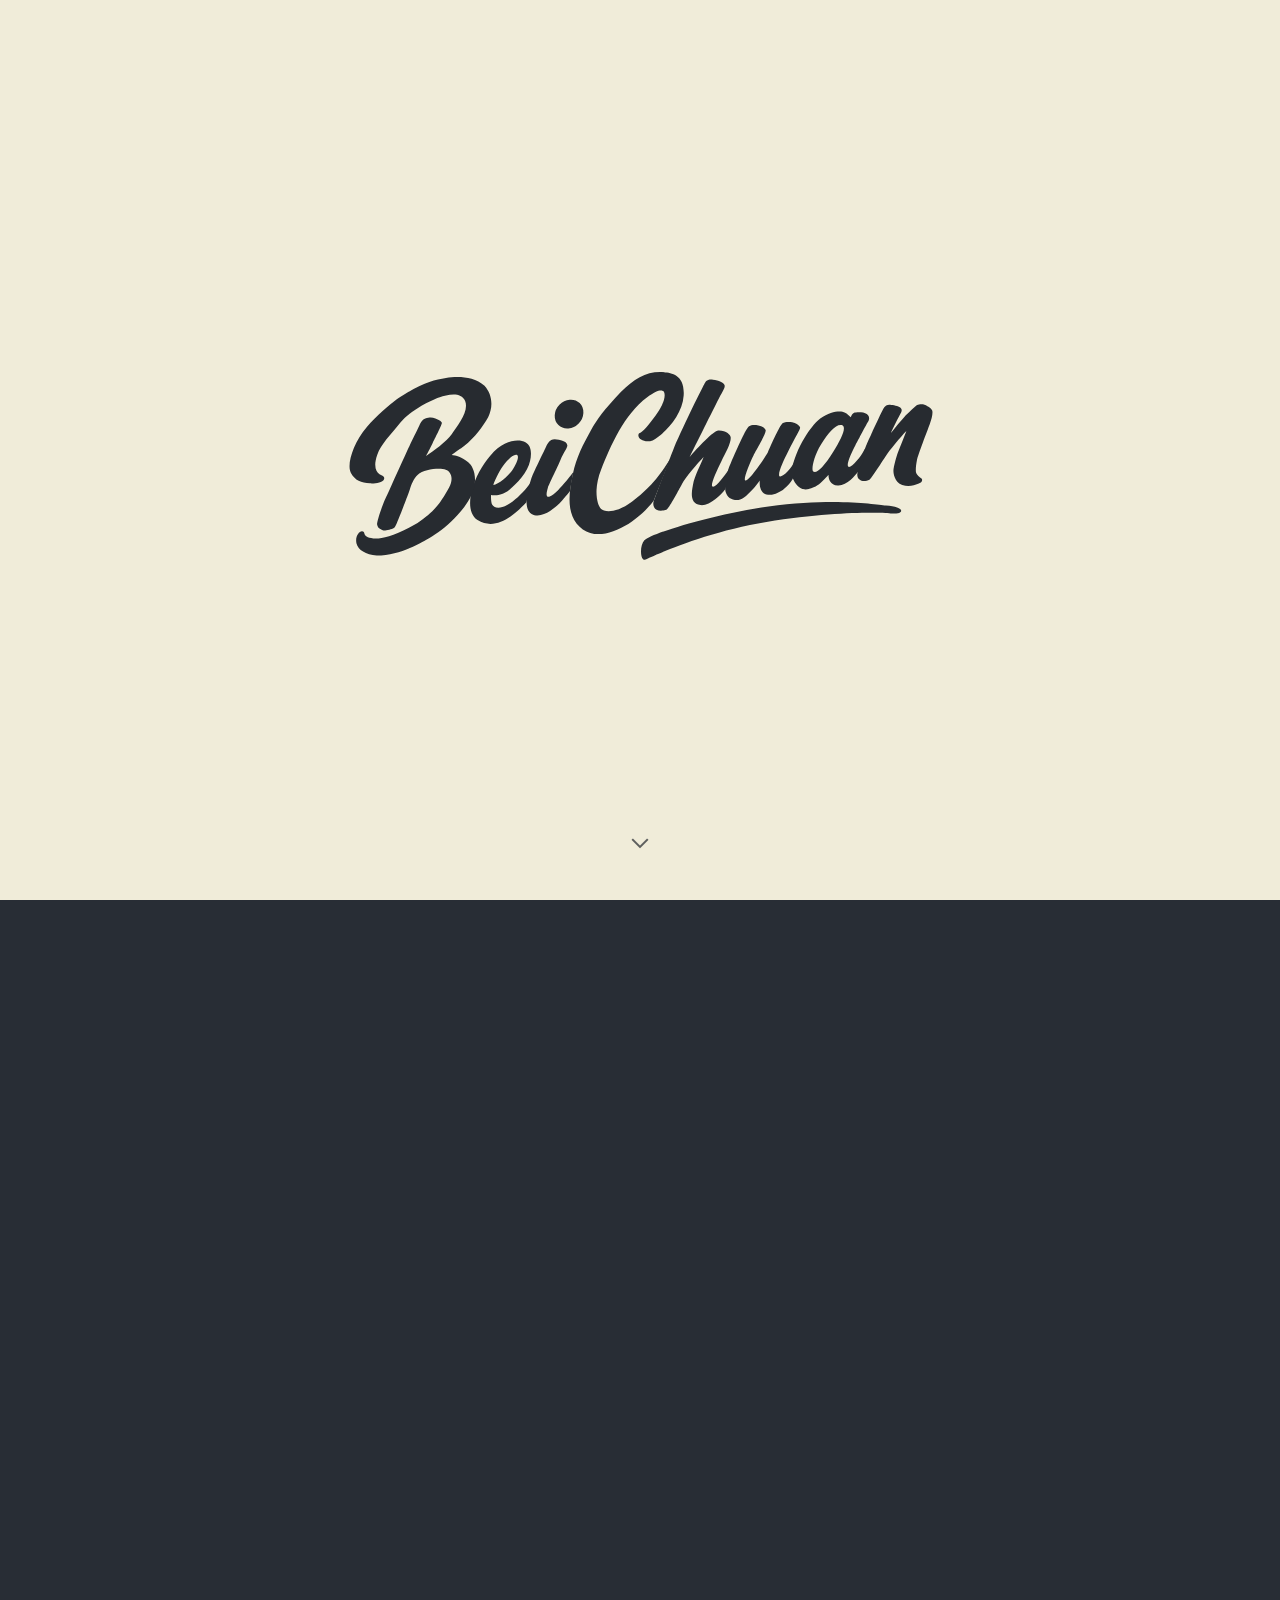
==== commit 8f9e1f5b: "Publish portfolio updates and B.THREE case study" ====
--- a/index.html
+++ b/index.html
@@ -12,6 +12,13 @@
   <meta name="twitter:card" content="summary_large_image">
   <title>北川 / Digital Designer</title>
   <script>
+    if (window.location.protocol === "file:") {
+      const localPreview = new URL("/index.html", "http://127.0.0.1:8130");
+      localPreview.search = window.location.search;
+      localPreview.hash = window.location.hash;
+      window.location.replace(localPreview.href);
+    }
+
     if (new URLSearchParams(window.location.search).get("return") === "projects") {
       document.documentElement.classList.add("is-returning-to-portfolio");
     }
@@ -28,7 +35,13 @@
     }
   </script>
   <link rel="icon" href="./assets/favicon.png" type="image/png">
-  <link rel="stylesheet" href="./styles.css?v=20260905-3">
+  <link rel="stylesheet" href="./styles.css?v=20260908-1">
+  <noscript>
+    <style>
+      .site-loader { display: none !important; }
+      .reveal { opacity: 1 !important; transform: none !important; }
+    </style>
+  </noscript>
 </head>
 <body class="personal-template">
   <div class="site-loader" id="site-loader" role="button" tabindex="0" aria-label="进入北川作品集" aria-describedby="site-loader-status">
@@ -55,7 +68,7 @@
   <header id="menu">
     <a href="#home" id="logo" aria-label="返回首页">
       <img class="header-brand-logo" src="./assets/intro/beichuan-logo.svg" alt="">
-      <small>SENIOR UI DESIGNER / HANGZHOU</small>
+      <small>SENIOR UI / PRODUCT DESIGNER<br>HANGZHOU</small>
     </a>
 
     <nav id="nav" aria-label="主导航">
@@ -102,7 +115,8 @@
 
           <div class="hero-bottom">
             <p class="hero-sub">
-              UI/UX · AI PRODUCT · DESIGN SYSTEMS<br>
+              SENIOR UI / PRODUCT DESIGNER<br>
+              AI PRODUCTS · B2B SYSTEMS · AIGC EXPERIENCE<br>
               Turning complex technology into clear, usable products.
             </p>
             <a class="button hero-cta-alt" href="#projects">
@@ -113,11 +127,8 @@
         </div>
 
         <div class="hero-illustration is-working reveal" id="hero-illustration" data-state="working" aria-hidden="true">
-          <video class="hero-state-media hero-state-working" src="./assets/hero-working.mp4?v=20260615-2" poster="./assets/hero-working.png" muted loop playsinline autoplay preload="auto"></video>
-          <video class="hero-state-media hero-state-thinking" poster="./assets/hero-thinking.png" muted loop playsinline preload="metadata">
-            <source src="./assets/hero-thinking-1080.mp4?v=20260902-2" type="video/mp4">
-            <source src="./assets/hero-thinking.mp4?v=20260831-1" type="video/mp4">
-          </video>
+          <video class="hero-state-media hero-state-working" src="./assets/hero-working.mp4?v=20260615-2" poster="./assets/hero-working.webp" muted loop playsinline autoplay preload="metadata"></video>
+          <video class="hero-state-media hero-state-thinking" poster="./assets/hero-thinking.webp" muted loop playsinline preload="none" data-src-desktop="./assets/hero-thinking-1080.mp4?v=20260902-2" data-src-mobile="./assets/hero-thinking.mp4?v=20260831-1"></video>
           <div class="hero-state-fx hero-state-fx-working"></div>
           <div class="hero-state-fx hero-state-fx-thinking"></div>
         </div>
@@ -153,7 +164,7 @@
 
                 <div class="experience-identity__copy">
                   <h2>你好，我是北川</h2>
-                  <p>高级 UI 设计师 | AI 产品方向</p>
+                  <p>高级 UI / 产品设计师｜AI 产品方向</p>
                 </div>
 
                 <div class="hero-character" aria-hidden="true">
@@ -161,9 +172,6 @@
                     <source srcset="./videos/hello-character.webp?v=20260902-14" type="image/webp">
                     <img class="hero-character-gif" src="./videos/hello-character.gif?v=20260902-14" alt="">
                   </picture>
-                  <video class="hero-character-video" autoplay muted loop playsinline preload="metadata">
-                    <source data-src="./videos/hello-character.webm" type="video/webm">
-                  </video>
                 </div>
               </div>
 
@@ -189,10 +197,38 @@
                   </div>
                   <div>
                     <dt>求职意向</dt>
-                    <dd>高级 UI 设计师｜AI 产品方向</dd>
+                    <dd>高级 UI / 产品设计师｜AI 产品方向</dd>
                   </div>
                 </dl>
               </div>
+
+              <section class="design-approach" aria-labelledby="design-approach-title">
+                <header class="design-approach__heading">
+                  <span>设计方法</span>
+                  <h2 id="design-approach-title">我如何设计 AI 产品</h2>
+                </header>
+                <article class="design-approach__item">
+                  <span>01</span>
+                  <div>
+                    <h3>让复杂变得可见</h3>
+                    <p>先理解业务、角色、状态与流程，把复杂技术组织成用户可以理解的产品结构。</p>
+                  </div>
+                </article>
+                <article class="design-approach__item">
+                  <span>02</span>
+                  <div>
+                    <h3>降低决策成本</h3>
+                    <p>用清晰层级、合理默认值与渐进式反馈，降低复杂 B 端产品的理解与决策成本。</p>
+                  </div>
+                </article>
+                <article class="design-approach__item">
+                  <span>03</span>
+                  <div>
+                    <h3>为不确定性而设计</h3>
+                    <p>让 AI 结果始终可理解、可控制、可修改，并最终能够交付。</p>
+                  </div>
+                </article>
+              </section>
             </div>
 
           </div>
@@ -330,90 +366,66 @@
             </div>
 
             <div class="work-listing" id="work-listing">
-              <article class="work-box reveal is-active" data-index="01" data-client="B.THREE / AI CONTENT PLATFORM" data-title="B.THREE AI 商品内容生成平台" data-description="将 3D 商品资产、专属模板与 AI 生成能力组织为从需求发起到图片、视频交付的 B 端生产链路。" data-period="AI 商品内容生成平台 / 从 0 到 1" data-time="2025.07 — 2026.07" data-project-role="高级 UI 设计师 / 产品体验 / 设计系统" data-cover="./assets/projects/bthree/cover-motion.gif" data-foot="UI/UX DESIGN · AI PRODUCT · DESIGN SYSTEM" data-kicker="AI CONTENT PLATFORM / B.THREE" data-mark="B.THREE" data-role="UI/UX DESIGN / AI PRODUCT / DESIGN SYSTEM" data-output="模型资产 / 模板中心 / 内容生成 / 项目结果" data-status="FULL CASE AVAILABLE" data-background="面向品牌与电商客户，需要将需求下单、3D 商品模型、模板化创作与 AI 渲染能力组织为可理解、可操作的 B 端生产流程。" data-role-detail="负责需求分析、信息架构、交互流程、高保真界面与设计规范建设，并协同产品、研发、测试、算法与 3D 团队推进上线。" data-process="以完成一次商品内容生产为主线，组织需求发起、模型资产、模板中心、项目编辑、内容生成与项目结果等核心模块。" data-solution="用任务化流程、分层配置与状态反馈降低 AI 能力的使用门槛，并让图片、视频关键帧与成片持续沉淀为项目资产。" data-result="完成 B.THREE AI 商品内容生成平台从 0 到 1 的产品设计与上线落地；百雀羚为已签约合作伙伴。" data-assets="代码案例已接入，展示真实产品架构、核心流程、界面状态与设计系统。" data-link="./projects/bthree/index.html">
+              <article class="work-box reveal is-active" data-index="01" data-client="B.THREE / AI CONTENT PLATFORM" data-title="B.THREE AI 商品内容生成平台" data-description="将 3D 商品资产、专属模板与 AI 生成能力组织为从需求发起到图片、视频交付的 B 端生产链路。" data-outcome="正式上线 · 进入真实品牌内容生产" data-cta-label="VIEW CASE STUDY" data-period="AI 商品内容生成平台 / 从 0 到 1" data-time="2025.07 — 2026.07" data-project-role="高级 UI 设计师 / 产品体验 / 设计系统" data-cover="./assets/projects/bthree/cover-motion-poster.webp" data-cover-motion="./assets/projects/bthree/cover-motion.webp?v=20260908-1" data-foot="UI/UX DESIGN · AI PRODUCT · DESIGN SYSTEM" data-kicker="AI CONTENT PLATFORM / B.THREE" data-mark="B.THREE" data-role="UI/UX DESIGN / AI PRODUCT / DESIGN SYSTEM" data-output="模型资产 / 模板中心 / 内容生成 / 项目结果" data-status="FULL CASE AVAILABLE" data-background="面向品牌与电商客户，需要将需求下单、3D 商品模型、模板化创作与 AI 渲染能力组织为可理解、可操作的 B 端生产流程。" data-role-detail="负责需求分析、信息架构、交互流程、高保真界面与设计规范建设，并协同产品、研发、测试、算法与 3D 团队推进上线。" data-process="以完成一次商品内容生产为主线，组织需求发起、模型资产、模板中心、项目编辑、内容生成与项目结果等核心模块。" data-solution="用任务化流程、分层配置与状态反馈降低 AI 能力的使用门槛，并让图片、视频关键帧与成片持续沉淀为项目资产。" data-result="完成 B.THREE AI 商品内容生成平台从 0 到 1 的产品设计与上线落地；百雀羚为已签约合作伙伴。" data-assets="代码案例已接入，展示真实产品架构、核心流程、界面状态与设计系统。" data-link="./projects/bthree/index.html">
                 <button class="work-hit" type="button">
                   <span class="work-index">01</span>
                   <span class="work-title">B.THREE AI 商品内容生成平台</span>
-                  <span class="work-type">UI/UX · AI PRODUCT</span>
-                </button>
-              </article>
-
-              <article class="work-box reveal" data-index="02" data-client="ROBAM 老板电器 / OFFICIAL WEBSITE" data-title="老板电器官网项目复盘" data-description="围绕官网与官方商城升级，重组品牌表达、产品理解、活动承接和交易路径。" data-period="官网复盘 / 设计系统整理" data-time="2020 · 官方网站升级" data-project-role="UI 设计 / 页面体验 / 规范沉淀" data-cover="./assets/project-material-cover.svg" data-foot="UI/UX DESIGN · OFFICIAL WEBSITE · CASE STUDY" data-kicker="OFFICIAL WEBSITE / ROBAM" data-mark="ROBAM" data-role="UI DESIGN / PAGE EXPERIENCE / DESIGN SYSTEM" data-output="官网首页 · 商品页 · 活动页 · 订单链路 · 规范沉淀" data-status="FULL CASE AVAILABLE" data-background="官网同时承接品牌展示、厨电产品教育、官方商城转化和售后信任，但旧页面的信息层级、运营模块和交易反馈缺少连续性。" data-role-detail="参与官网视觉升级、核心页面模块、商城链路梳理与设计规范沉淀，负责把复杂页面整理成可复用、可落地的设计资产。" data-process="围绕品牌认知、产品理解、活动承接和交易反馈梳理核心问题，再用页面方案、体验路径和设计规范呈现解决过程。" data-solution="以品牌首屏、品类入口、活动承接、商品详情、支付订单和服务反馈组成完整体验闭环，并用统一栅格、色彩、字号和组件规范支撑后续运营。" data-result="形成覆盖品牌首页、品类入口、活动承接、商品详情和交易状态的页面系统，并沉淀可复用的栅格与组件规范。" data-assets="当前案例展示信息架构、核心页面方案与设计规范；真实上线截图和业务数据将在确认公开范围后补充。" data-link="./projects/robam/index.html">
+                  <span class="work-type">AI PRODUCT · B2B · 0-1项目</span>
+                </button>
+              </article>
+
+              <article class="work-box reveal" data-index="03" data-client="AUSMAN / AIGC VIDEO" data-title="澳芝曼 AIGC 新品宣传视频" data-description="面向电商新品展示，在 3 周内将客户基础脚本推进为完整传播路径与统一视觉的 AIGC 宣传视频。" data-outcome="完成新品 AIGC 宣传视频完整交付" data-cta-label="VIEW PROJECT" data-period="3 WEEKS / SKINCARE AIGC VIDEO" data-time="2026 · 维 C 洁面泡沫新品" data-project-role="内容策划 / 分镜设计 / AIGC 视觉落地" data-cover="./assets/projects/ausman/cover-motion-poster.webp" data-cover-video="./assets/projects/ausman/cover-motion.webm" data-foot="AIGC VIDEO DESIGN · SKINCARE CAMPAIGN · 2026" data-kicker="SKINCARE AIGC / AUSMAN" data-mark="AUSMAN" data-role="CONTENT PLANNING / STORYBOARD / AIGC VISUAL" data-output="SCRIPT OPTIMIZATION / STORYBOARD / KEY FRAMES / FINAL FILM" data-status="PROJECT STORY AVAILABLE" data-background="项目面向新品展示期的电商传播场景。客户提供了基础脚本与核心卖点，但内容节奏、分镜表达和视觉统一性仍需补充，需要在较短周期内完成从内容梳理到视觉落地的完整推进。" data-role-detail="在客户基础脚本之上参与内容优化建议、分镜策划、镜头运动与转场表达梳理，并主导 AIGC 画面生成、重绘优化与提示词迭代，完成新品宣传视频的核心视觉表达。" data-process="围绕来源认知、卖点理解、使用代入、效果验证建立观看路径：先确立原料产地与自然氛围，再强化成分来源和用户痛点，最后以使用过程、效果验证与生活化场景收束。" data-solution="通过统一叠化转场、克制的镜头运动与泡沫细节停留衔接全片；结合关键帧生成、筛选、重绘、节点修复和高清重建，控制人物一致性、画面清晰度与整体风格。" data-result="完成澳芝曼维 C 洁面泡沫新品宣传视频的内容策划、分镜结构、AIGC 画面生成与成片视觉落地，验证从内容判断、画面控制到视频交付的可控生产路径。" data-assets="项目材料已整理：基础脚本优化、分镜线稿与定稿画面、AIGC 生成修复对比、镜头与转场设计、最终成片视觉。" data-pdf="./assets/pdf/ausman-case-study.pdf" data-preview-image="./assets/projects/ausman/case-page-01.jpg">
                 <button class="work-hit" type="button">
                   <span class="work-index">02</span>
-                  <span class="work-title">老板电器官网项目复盘</span>
-                  <span class="work-type">UI/UX · WEB</span>
-                </button>
-              </article>
-
-              <article class="work-box reveal" data-index="03" data-client="AUSMAN / AIGC VIDEO" data-title="澳芝曼维 C 洁面泡沫新品宣传视频" data-description="面向电商新品展示，在 3 周内将客户基础脚本推进为完整传播路径与统一视觉的 AIGC 宣传视频。" data-period="3 WEEKS / SKINCARE AIGC VIDEO" data-time="2026 · 维 C 洁面泡沫新品" data-project-role="内容策划 / 分镜设计 / AIGC 视觉落地" data-cover="./assets/projects/ausman/cover-motion.webp" data-foot="AIGC VIDEO DESIGN · SKINCARE CAMPAIGN · 2026" data-kicker="SKINCARE AIGC / AUSMAN" data-mark="AUSMAN" data-role="CONTENT PLANNING / STORYBOARD / AIGC VISUAL" data-output="SCRIPT OPTIMIZATION / STORYBOARD / KEY FRAMES / FINAL FILM" data-status="PROJECT STORY AVAILABLE" data-background="项目面向新品展示期的电商传播场景。客户提供了基础脚本与核心卖点，但内容节奏、分镜表达和视觉统一性仍需补充，需要在较短周期内完成从内容梳理到视觉落地的完整推进。" data-role-detail="在客户基础脚本之上参与内容优化建议、分镜策划、镜头运动与转场表达梳理，并主导 AIGC 画面生成、重绘优化与提示词迭代，完成新品宣传视频的核心视觉表达。" data-process="围绕来源认知、卖点理解、使用代入、效果验证建立观看路径：先确立原料产地与自然氛围，再强化成分来源和用户痛点，最后以使用过程、效果验证与生活化场景收束。" data-solution="通过统一叠化转场、克制的镜头运动与泡沫细节停留衔接全片；结合关键帧生成、筛选、重绘、节点修复和高清重建，控制人物一致性、画面清晰度与整体风格。" data-result="完成澳芝曼维 C 洁面泡沫新品宣传视频的内容策划、分镜结构、AIGC 画面生成与成片视觉落地，验证从内容判断、画面控制到视频交付的可控生产路径。" data-assets="项目材料已整理：基础脚本优化、分镜线稿与定稿画面、AIGC 生成修复对比、镜头与转场设计、最终成片视觉。" data-pdf="./assets/pdf/ausman-case-study.pdf" data-preview-image="./assets/projects/ausman/case-page-01.jpg">
+                  <span class="work-title">澳芝曼 AIGC 新品宣传视频</span>
+                  <span class="work-type">AIGC VIDEO · COMMERCIAL VISUAL</span>
+                </button>
+              </article>
+
+              <article class="work-box reveal" data-index="07" data-client="FANCY / WECHAT MINI PROGRAM" data-title="Fancy 电商数据监控小程序" data-description="从行业与用户研究出发，建立跨类目、多维度的电商数据查看与监控体验。" data-outcome="完成数据监控核心链路与界面交付" data-cta-label="VIEW ARCHIVE" data-period="微信小程序 / 电商数据" data-time="2021" data-project-role="UI/UX 设计" data-cover="./assets/projects/archive/fancy-card/page-01.jpg" data-foot="UI/UX DESIGN · WECHAT MINI PROGRAM · 2021" data-kicker="DATA PRODUCT / FANCY" data-mark="FANCY" data-role="PRODUCT ANALYSIS / USER FLOW / VISUAL DESIGN" data-output="RESEARCH / INTERACTION / UI DESIGN" data-status="ARCHIVE CASE AVAILABLE" data-link="./projects/archive/index.html?case=fancy-card">
                 <button class="work-hit" type="button">
                   <span class="work-index">03</span>
-                  <span class="work-title">澳芝曼 AIGC 新品宣传视频</span>
-                  <span class="work-type">AIGC · VIDEO</span>
-                </button>
-              </article>
-
-              <article class="work-box reveal" data-index="04" data-client="SKECHERS KIDS / AIGC VIDEO" data-title="斯凯奇童鞋新品宣传视频" data-description="用 AIGC 场景、角色化视觉和动态节奏，构建轻快的童鞋新品传播表达。" data-period="新品宣传片 / 镜头视觉" data-time="2025 · 童鞋新品传播" data-project-role="AIGC 场景设计 / 商业分镜" data-cover="./assets/project-cover-motion.svg" data-foot="AIGC VIDEO DESIGN · MOTION VISUAL · 2025" data-kicker="AIGC PRODUCT FILM / SKECHERS KIDS" data-mark="SKECHERS" data-role="AIGC SCENE / COMMERCIAL STORYBOARD" data-output="PRODUCT PROMOTION VIDEO" data-status="VISUAL ASSETS PENDING" data-background="童鞋新品需要更轻快、有角色感和场景感的传播方式，让产品特点在社交媒体中更容易被看见和记住。" data-role-detail="负责 AIGC 场景与动态视觉设计，推进视觉概念、画面生成、镜头节奏和短视频包装。" data-process="围绕童趣氛围、产品特征和动作节奏建立视觉关键词，生成并筛选片段，再剪辑成适合传播的动态版本。" data-solution="产品宣传短片、主视觉帧、动态片段和可继续延展的场景化素材方向。" data-result="公开数据与最终物料后续补充；当前作为 AIGC 商业视频表达案例占位。" data-assets="待补充：视频成片、封面图、关键镜头、可公开范围说明。">
+                  <span class="work-title">Fancy 电商数据监控小程序</span>
+                  <span class="work-type">PRODUCT DESIGN · DATA · MOBILE</span>
+                </button>
+              </article>
+
+              <article class="work-box reveal" data-index="10" data-client="ALIENWARE / WECHAT MINI PROGRAM" data-title="Alienware 微信小程序商城" data-description="围绕品牌商城的获客、激活、留存与转化目标，梳理商品浏览、购买和营销链路。" data-outcome="完成品牌商城核心浏览与购买链路设计" data-cta-label="VIEW ARCHIVE" data-period="微信小程序 / 品牌商城" data-time="2021" data-project-role="设计组长 / 项目子 PM" data-cover="./assets/projects/archive/alien-mini-program/page-01.jpg" data-foot="WECHAT MINI PROGRAM · E-COMMERCE · 2021" data-kicker="WECHAT MINI PROGRAM / ALIENWARE" data-mark="ALIENWARE" data-role="PRODUCT STRATEGY / USER FLOW / UI SYSTEM" data-output="GOAL MODEL / USER FLOW / UI DESIGN" data-status="ARCHIVE CASE AVAILABLE" data-link="./projects/archive/index.html?case=alien-mini-program">
                 <button class="work-hit" type="button">
                   <span class="work-index">04</span>
-                  <span class="work-title">斯凯奇童鞋新品宣传视频</span>
-                  <span class="work-type">MOTION · AI</span>
-                </button>
-              </article>
-
-              <article class="work-box reveal" data-index="05" data-client="虎哥数字科技 / PRODUCT EXPERIENCE" data-title="虎哥数字化产品体验" data-description="围绕 APP、数据大屏与助手产品，推进体验优化、视觉一致性和持续迭代。" data-period="长期产品迭代 / 多端体验" data-time="2021.12 — 2024.04" data-project-role="设计主管 / UI/UX / 项目推进" data-cover="./assets/project-cover-product.svg" data-foot="UI/UX LEAD · APP · DATA SCREEN · 2021—2024" data-kicker="PRODUCT EXPERIENCE / HUGO TECH" data-mark="虎哥数字科技" data-role="UI/UX LEAD / DESIGN MANAGEMENT" data-output="APP / DATA SCREEN / ASSISTANT" data-status="SELECTED WORK HISTORY" data-background="在多个数字化产品并行推进的阶段，需要保持产品体验、品牌视觉和交付节奏的一致性。" data-role-detail="负责设计团队管理、项目推进、产品体验优化和跨团队沟通协作。" data-process="围绕用户反馈、业务目标和产品迭代节奏，推动界面规范、体验优化和关键功能落地。" data-solution="虎哥 APP、数据大屏、小蚂哥助手等产品体验与视觉系统迭代。" data-result="负责多端产品体验与设计管理，覆盖 APP、B 端系统和数据可视化；详细案例将在确认公开范围后补充。" data-assets="待补充：可公开界面、数据大屏、产品流程、项目复盘。">
-                <button class="work-hit" type="button">
-                  <span class="work-index">05</span>
-                  <span class="work-title">虎哥数字化产品体验</span>
-                  <span class="work-type">APP · DATA</span>
-                </button>
-              </article>
-
-              <article class="work-box reveal" data-index="06" data-client="BOS / BACK OFFICE SYSTEM" data-title="BOS 中台系统" data-description="围绕跨平台数据查看、检索与运营协作，重新组织中台信息结构、任务路径和数据反馈。" data-period="B 端后台 / 数据效率" data-time="2021" data-project-role="设计组长 / 项目子 PM" data-cover="./assets/projects/archive/bos/page-01.jpg" data-foot="B-SIDE SYSTEM · DATA EXPERIENCE · 2021" data-kicker="BACK OFFICE SYSTEM / BOS" data-mark="BOS" data-role="INFORMATION ARCHITECTURE / UI DESIGN" data-output="RESEARCH / USER FLOW / UI SYSTEM" data-status="ARCHIVE CASE AVAILABLE" data-link="./projects/archive/index.html?case=bos">
-                <button class="work-hit" type="button">
-                  <span class="work-index">06</span>
-                  <span class="work-title">BOS 中台系统</span>
+                  <span class="work-title">Alienware 微信小程序商城</span>
+                  <span class="work-type">E-COMMERCE · PRODUCT · UI/UX</span>
+                </button>
+              </article>
+
+              <article class="work-box reveal" data-index="06" data-client="BOS / BACK OFFICE SYSTEM" data-title="BOS 中台 / B 端系统" data-period="B 端后台 / 数据效率" data-time="2021" data-project-role="设计组长 / 项目子 PM" data-cover="./assets/projects/archive/bos/page-01.jpg" data-foot="B-SIDE SYSTEM · DATA EXPERIENCE · 2021" data-kicker="BACK OFFICE SYSTEM / BOS" data-mark="BOS" data-role="INFORMATION ARCHITECTURE / UI DESIGN" data-output="RESEARCH / USER FLOW / UI SYSTEM" data-status="ARCHIVE CASE AVAILABLE" data-cta-label="VIEW ARCHIVE" data-link="./projects/archive/index.html?case=bos">
+                <button class="work-hit" type="button">
+                  <span class="work-index">01</span>
+                  <span class="work-title">BOS 中台 / B 端系统</span>
                   <span class="work-type">B-SIDE · DATA</span>
                 </button>
               </article>
 
-              <article class="work-box reveal" data-index="07" data-client="FANCY / WECHAT MINI PROGRAM" data-title="Fancy 翻牌小程序" data-description="从行业与用户研究出发，建立跨类目、多维度的电商数据查看与监控体验。" data-period="微信小程序 / 电商数据" data-time="2021" data-project-role="UI/UX 设计" data-cover="./assets/projects/archive/fancy-card/page-01.jpg" data-foot="UI/UX DESIGN · WECHAT MINI PROGRAM · 2021" data-kicker="DATA PRODUCT / FANCY" data-mark="FANCY" data-role="PRODUCT ANALYSIS / USER FLOW / VISUAL DESIGN" data-output="RESEARCH / INTERACTION / UI DESIGN" data-status="ARCHIVE CASE AVAILABLE" data-link="./projects/archive/index.html?case=fancy-card">
-                <button class="work-hit" type="button">
-                  <span class="work-index">07</span>
-                  <span class="work-title">Fancy 翻牌小程序</span>
-                  <span class="work-type">UI/UX · MINI APP</span>
-                </button>
-              </article>
-
-              <article class="work-box reveal" data-index="08" data-client="DATA VISUALIZATION / SELECTED WORKS" data-title="可视化大屏作品集" data-description="将环保回收与工业管理场景中的复杂数据，转化为可监控、可分析、可展示的可视化界面。" data-period="数据大屏 / 视觉系统" data-time="2021 — 2024" data-project-role="UI/UX / 数据可视化" data-cover="./assets/projects/archive/data-screen/page-01.jpg" data-foot="DATA VISUALIZATION · SCREEN DESIGN · 2021—2024" data-kicker="DATA VISUALIZATION / SELECTED WORKS" data-mark="DVISUAL" data-role="BUSINESS ANALYSIS / VISUAL SYSTEM" data-output="DASHBOARD / DATA SCREEN / VISUAL GUIDELINE" data-status="ARCHIVE CASE AVAILABLE" data-link="./projects/archive/index.html?case=data-screen">
-                <button class="work-hit" type="button">
-                  <span class="work-index">08</span>
-                  <span class="work-title">可视化大屏作品集</span>
-                  <span class="work-type">DATA · VISUAL</span>
-                </button>
-              </article>
-
-              <article class="work-box reveal" data-index="09" data-client="虎哥回收 / OLD CLOTHES RECYCLING" data-title="旧衣回收项目" data-description="以预约取件、透明进度和回收反馈，扩展虎哥回收面向全国用户的旧衣回收服务链路。" data-period="APP 体验 / 旧衣回收" data-time="2023.12" data-project-role="UI/UX 设计" data-cover="./assets/projects/archive/clothes-recycling/cover.webp" data-foot="APP EXPERIENCE · USER RESEARCH · 2023" data-kicker="OLD CLOTHES RECYCLING / HUGO" data-mark="虎哥回收" data-role="USER RESEARCH / INTERACTION / UI DESIGN" data-output="RESEARCH / JOURNEY / APP UI" data-status="ARCHIVE CASE AVAILABLE" data-link="./projects/archive/index.html?case=clothes-recycling">
-                <button class="work-hit" type="button">
-                  <span class="work-index">09</span>
+              <article class="work-box reveal" data-index="08" data-client="DATA VISUALIZATION / SELECTED WORKS" data-title="工业与环保数据可视化" data-period="数据大屏 / 视觉系统" data-time="2021 — 2024" data-project-role="UI/UX / 数据可视化" data-cover="./assets/projects/archive/data-screen/page-01.jpg" data-foot="DATA VISUALIZATION · SCREEN DESIGN · 2021—2024" data-kicker="DATA VISUALIZATION / SELECTED WORKS" data-mark="DVISUAL" data-role="BUSINESS ANALYSIS / VISUAL SYSTEM" data-output="DASHBOARD / DATA SCREEN / VISUAL GUIDELINE" data-status="ARCHIVE CASE AVAILABLE" data-cta-label="VIEW ARCHIVE" data-link="./projects/archive/index.html?case=data-screen">
+                <button class="work-hit" type="button">
+                  <span class="work-index">02</span>
+                  <span class="work-title">工业与环保数据可视化</span>
+                  <span class="work-type">DATA VISUALIZATION</span>
+                </button>
+              </article>
+
+              <article class="work-box reveal" data-index="09" data-client="虎哥回收 / OLD CLOTHES RECYCLING" data-title="旧衣回收项目" data-period="APP 体验 / 旧衣回收" data-time="2023.12" data-project-role="UI/UX 设计" data-cover="./assets/projects/archive/clothes-recycling/cover.webp" data-foot="APP EXPERIENCE · USER RESEARCH · 2023" data-kicker="OLD CLOTHES RECYCLING / HUGO" data-mark="虎哥回收" data-role="USER RESEARCH / INTERACTION / UI DESIGN" data-output="RESEARCH / JOURNEY / APP UI" data-status="ARCHIVE CASE AVAILABLE" data-cta-label="VIEW ARCHIVE" data-link="./projects/archive/index.html?case=clothes-recycling">
+                <button class="work-hit" type="button">
+                  <span class="work-index">03</span>
                   <span class="work-title">旧衣回收项目</span>
                   <span class="work-type">APP · SERVICE</span>
                 </button>
               </article>
 
-              <article class="work-box reveal" data-index="10" data-client="ALIENWARE / WECHAT MINI PROGRAM" data-title="Alienware 微信小程序商城" data-description="围绕品牌商城的获客、激活、留存与转化目标，梳理商品浏览、购买和营销链路。" data-period="微信小程序 / 品牌商城" data-time="2021" data-project-role="设计组长 / 项目子 PM" data-cover="./assets/projects/archive/alien-mini-program/page-01.jpg" data-foot="WECHAT MINI PROGRAM · E-COMMERCE · 2021" data-kicker="WECHAT MINI PROGRAM / ALIENWARE" data-mark="ALIENWARE" data-role="PRODUCT STRATEGY / USER FLOW / UI SYSTEM" data-output="GOAL MODEL / USER FLOW / UI DESIGN" data-status="ARCHIVE CASE AVAILABLE" data-link="./projects/archive/index.html?case=alien-mini-program">
-                <button class="work-hit" type="button">
-                  <span class="work-index">10</span>
-                  <span class="work-title">Alienware 微信小程序商城</span>
-                  <span class="work-type">UI/UX · E-COMMERCE</span>
-                </button>
-              </article>
-
-              <article class="work-box reveal" data-index="11" data-client="PERSONAL VISUAL WORKS / C4D & ILLUSTRATION" data-title="3维视觉与插画" data-description="汇集运营插画、活动页面、三维视觉与个人练习，呈现早期视觉表达和风格探索。" data-period="个人视觉作品 / C4D 与插画" data-time="2018 — 2021" data-project-role="视觉设计 / 插画 / C4D" data-cover="./assets/projects/archive/c4d-illustration/page-02.jpg" data-foot="C4D · ILLUSTRATION · VISUAL EXPLORATION" data-kicker="PERSONAL VISUAL WORKS" data-mark="MR.K" data-role="VISUAL DESIGN / ILLUSTRATION / C4D" data-output="ILLUSTRATION / CAMPAIGN / 3D VISUAL" data-status="ARCHIVE CASE AVAILABLE" data-link="./projects/archive/index.html?case=c4d-illustration">
-                <button class="work-hit" type="button">
-                  <span class="work-index">11</span>
-                  <span class="work-title">3维视觉与插画</span>
+              <article class="work-box reveal" data-index="11" data-client="PERSONAL VISUAL WORKS / C4D & ILLUSTRATION" data-title="C4D & Illustration" data-period="个人视觉作品 / C4D 与插画" data-time="2018 — 2021" data-project-role="视觉设计 / 插画 / C4D" data-cover="./assets/projects/archive/c4d-illustration/page-02.jpg" data-foot="C4D · ILLUSTRATION · VISUAL EXPLORATION" data-kicker="PERSONAL VISUAL WORKS" data-mark="MR.K" data-role="VISUAL DESIGN / ILLUSTRATION / C4D" data-output="ILLUSTRATION / CAMPAIGN / 3D VISUAL" data-status="ARCHIVE CASE AVAILABLE" data-cta-label="VIEW ARCHIVE" data-link="./projects/archive/index.html?case=c4d-illustration">
+                <button class="work-hit" type="button">
+                  <span class="work-index">04</span>
+                  <span class="work-title">C4D & Illustration</span>
                   <span class="work-type">C4D · ILLUSTRATION</span>
                 </button>
               </article>
@@ -422,9 +434,10 @@
 
           <aside class="work-detail reveal" id="work-detail" data-project="01">
             <div class="detail-visual" aria-hidden="true">
-              <img class="detail-cover" id="detail-cover" src="./assets/project-material-cover.svg" alt="">
-            </div>
-            <a class="detail-enter-link" id="detail-enter-link" href="./projects/robam/index.html" aria-label="进入老板电器官网项目复盘完整案例">
+              <img class="detail-cover" id="detail-cover" src="./assets/projects/bthree/cover-motion-poster.webp" alt="" loading="lazy" decoding="async">
+              <video class="detail-cover detail-cover-video" id="detail-cover-video" muted loop playsinline preload="none" hidden></video>
+            </div>
+            <a class="detail-enter-link" id="detail-enter-link" href="./projects/bthree/index.html" aria-label="进入 B.THREE AI 商品内容生成平台完整案例">
               <span>进入项目</span>
               <img src="./assets/group-3-arrow.svg" alt="" aria-hidden="true">
             </a>
@@ -442,7 +455,7 @@
           <div class="contact-message">
             <p class="contact-kicker reveal">AVAILABLE FOR UI / PRODUCT / AI EXPERIENCE</p>
             <h2 class="contact-title reveal">和我聊聊。<br><em class="contact-title__english">LET'S BUILD</em><br><span class="contact-title__english">SOMETHING CLEAR.</span></h2>
-            <p class="contact-intro reveal">正在寻找高级 UI 设计师或 AI 产品设计方向的合作机会。欢迎通过邮箱或微信联系我。</p>
+            <p class="contact-intro reveal">正在寻找高级 UI / 产品设计师｜AI 产品方向的合作机会。欢迎下载简历，或通过邮箱、微信联系我。</p>
             <a class="contact-orbit reveal" href="mailto:kanyuanzeyx@163.com" aria-label="发送邮件给北川">
               <svg class="contact-orbit__text" viewBox="0 0 120 120" aria-hidden="true">
                 <defs>
@@ -471,6 +484,7 @@
         <div class="contact-footer reveal">
           <p>UI/UX · AIGC VIDEO · MOTION VISUAL · DIGITAL EXPERIENCE</p>
           <div class="contact-links">
+            <a href="./assets/resume/beichuan-resume-2026.pdf" download="阚元泽-高级UI产品设计师-简历.pdf" aria-label="下载北川的 PDF 简历">DOWNLOAD RESUME</a>
             <a href="mailto:kanyuanzeyx@163.com">EMAIL</a>
             <a href="#wechat-card">WECHAT</a>
           </div>
@@ -486,9 +500,9 @@
       <button class="story-dialog__close" id="story-dialog-close" type="button" aria-label="关闭项目摘要">关闭</button>
     </div>
     <div class="story-dialog__intro">
-      <p id="story-client">ROBAM 老板电器 / OFFICIAL WEBSITE</p>
-      <h2 id="story-title">老板电器官网项目复盘</h2>
-      <p id="story-description">围绕官网与官方商城升级，重组品牌表达、产品理解、活动承接和交易路径。</p>
+      <p id="story-client">SELECTED PROJECT / PROJECT STORY</p>
+      <h2 id="story-title">项目摘要</h2>
+      <p id="story-description">选择项目后查看对应的背景、职责、设计方法与交付结果。</p>
     </div>
     <dl class="story-dialog__list">
       <div>
@@ -540,6 +554,6 @@
     </div>
   </dialog>
 
-  <script src="./script.js?v=20260905-1"></script>
+  <script src="./script.js?v=20260907-5"></script>
 </body>
 </html>
--- a/styles.css
+++ b/styles.css
@@ -222,8 +222,8 @@
 
 a:focus-visible,
 button:focus-visible {
-  outline: 1px solid rgba(198, 70, 64, 0.9);
-  outline-offset: -2px;
+  outline: 2px solid var(--cream);
+  outline-offset: 3px;
 }
 
 button {
@@ -731,6 +731,15 @@
   will-change: opacity, transform;
 }
 
+.hero-sub span:first-child {
+  color: var(--cream);
+  font-weight: 700;
+}
+
+.hero-sub span:nth-child(2) {
+  color: rgba(240, 236, 217, 0.82);
+}
+
 .hero-sub.is-switching span {
   animation: hero-sub-enter 1.06s var(--motion-enter) both;
   animation-delay: calc(0.18s + var(--sub-line-index) * var(--motion-sub-stagger));
@@ -928,7 +937,7 @@
 .experience-layout {
   height: 100%;
   display: grid;
-  grid-template-rows: 42% 58%;
+  grid-template-rows: 52% 48%;
   will-change: transform;
 }
 
@@ -936,9 +945,7 @@
   position: relative;
   isolation: isolate;
   border-bottom: 1px solid var(--line);
-  background:
-    radial-gradient(circle at 14% 92%, rgba(198, 70, 64, 0.16), transparent 24%),
-    linear-gradient(90deg, rgba(240, 236, 217, 0.035), transparent 42%);
+  background: linear-gradient(90deg, rgba(240, 236, 217, 0.035), transparent 42%);
   overflow: hidden;
 }
 
@@ -951,6 +958,7 @@
   height: 100%;
   display: grid;
   grid-template-columns: 43% 31% 26%;
+  grid-template-rows: 56% 44%;
   padding-top: 40px;
 }
 
@@ -964,6 +972,7 @@
 
 .experience-identity {
   position: relative;
+  grid-row: 1 / -1;
   display: flex;
   flex-direction: column;
   justify-content: flex-end;
@@ -1244,6 +1253,65 @@
 .experience-profile dd,
 .experience-profile dt {
   overflow-wrap: anywhere;
+}
+
+.design-approach {
+  grid-column: 2 / -1;
+  display: grid;
+  grid-template-columns: minmax(9.5rem, 0.76fr) repeat(3, minmax(0, 1fr));
+  min-width: 0;
+  border-top: 1px solid var(--line);
+}
+
+.design-approach__heading,
+.design-approach__item {
+  min-width: 0;
+  display: flex;
+  flex-direction: column;
+  justify-content: flex-end;
+  padding: clamp(0.72rem, 1.2vw, 1.2rem);
+  border-right: 1px solid var(--line-soft);
+}
+
+.design-approach__heading span,
+.design-approach__item > span {
+  color: var(--cream-dim);
+  font-size: 0.6rem;
+  letter-spacing: 0.14em;
+}
+
+.design-approach__heading h2,
+.design-approach__item h3 {
+  margin: 0.45rem 0 0;
+  letter-spacing: 0;
+}
+
+.design-approach__heading h2 {
+  max-width: 12rem;
+  font-size: clamp(0.82rem, 1vw, 1.08rem);
+  line-height: 1.12;
+}
+
+.design-approach__item > span {
+  color: var(--cream);
+  font-weight: 700;
+}
+
+.design-approach__item h3 {
+  color: var(--cream);
+  font-size: clamp(0.68rem, 0.78vw, 0.82rem);
+  line-height: 1.2;
+}
+
+.design-approach__item p {
+  margin: 0.42rem 0 0;
+  color: var(--cream-dim);
+  font-size: clamp(0.64rem, 0.66vw, 0.72rem);
+  line-height: 1.48;
+}
+
+.design-approach__item:last-child {
+  border-right: 0;
 }
 
 .experience-track {
@@ -1352,7 +1420,6 @@
 
 .experience-item.is-current {
   background:
-    radial-gradient(circle at 8% 12%, rgba(198, 70, 64, 0.14), transparent 27%),
     linear-gradient(135deg, rgba(240, 236, 217, 0.05), rgba(240, 236, 217, 0.012) 42%),
     var(--bg);
   opacity: 1;
@@ -1593,7 +1660,8 @@
   pointer-events: none;
 }
 
-.work-case-media img {
+.work-case-media img,
+.work-case-media video {
   width: 100%;
   height: 100%;
   display: block;
@@ -1603,7 +1671,20 @@
   transition: filter 0.5s var(--ease), transform 0.8s var(--ease);
 }
 
-.work-case-slide.is-current .work-case-media img {
+.work-case-media video {
+  position: absolute;
+  inset: 0;
+  z-index: 1;
+  opacity: 0;
+  transition: opacity 0.35s var(--ease), filter 0.5s var(--ease), transform 0.8s var(--ease);
+}
+
+.work-case-media.has-motion video {
+  opacity: 1;
+}
+
+.work-case-slide.is-current .work-case-media img,
+.work-case-slide.is-current .work-case-media video {
   filter: saturate(1) contrast(1.05);
   transform: scale(1);
 }
@@ -1688,12 +1769,31 @@
   line-height: 1.7;
 }
 
+.work-case-outcome {
+  max-width: 31rem;
+  display: flex;
+  align-items: baseline;
+  gap: 0.72rem;
+  margin: 1rem 0 0;
+  color: rgba(240, 236, 217, 0.82);
+  font-size: 0.78rem;
+  line-height: 1.5;
+}
+
+.work-case-outcome > span {
+  flex: 0 0 auto;
+  color: var(--red);
+  font-size: 0.66rem;
+  font-weight: 700;
+  letter-spacing: 0.1em;
+}
+
 .work-case-meta {
   width: 100%;
   display: grid;
   grid-template-columns: repeat(2, minmax(0, 1fr));
   gap: 1rem;
-  margin: 1.45rem 0 0;
+  margin: 1rem 0 0;
 }
 
 .work-case-meta div {
@@ -1943,12 +2043,6 @@
   transition: border-color 0.28s var(--ease), background-color 0.28s var(--ease), transform 0.28s var(--ease);
 }
 
-.work-more-card:first-child {
-  grid-column: 1 / -1;
-  min-height: 10.5rem;
-  grid-template-columns: minmax(12rem, 0.78fr) minmax(0, 1.22fr);
-}
-
 .work-more-card:hover,
 .work-more-card:focus-visible {
   border-color: rgba(198, 70, 64, 0.82);
@@ -1996,11 +2090,27 @@
   line-height: 1.12;
 }
 
-.work-more-card__copy > span:last-child {
-  max-width: 38rem;
+.work-more-card__category {
   color: var(--cream-dim);
-  font-size: 0.82rem;
-  line-height: 1.55;
+  font-size: 0.7rem;
+  line-height: 1.4;
+  letter-spacing: 0.04em;
+}
+
+.work-more-card__cta {
+  width: fit-content;
+  margin-top: 0.22rem;
+  color: var(--cream);
+  font-size: 0.68rem;
+  font-weight: 700;
+  letter-spacing: 0.06em;
+  transition: color 0.28s var(--ease), transform 0.28s var(--ease);
+}
+
+.work-more-card:hover .work-more-card__cta,
+.work-more-card:focus-visible .work-more-card__cta {
+  color: var(--red);
+  transform: translate3d(0.18rem, 0, 0);
 }
 
 .work-layout {
@@ -2211,6 +2321,10 @@
   transform: translate3d(0, 0, 0) scale(1.01);
   transform-origin: 50% 50%;
   will-change: opacity, transform;
+}
+
+.detail-cover-video[hidden] {
+  display: none;
 }
 
 .work-detail[data-project="02"] .detail-visual {
@@ -3163,9 +3277,10 @@
   .work-case-slide.is-current .work-case-copy > :nth-child(3) { animation-delay: 0.28s; }
   .work-case-slide.is-current .work-case-copy > :nth-child(4) { animation-delay: 0.42s; }
   .work-case-slide.is-current .work-case-copy > :nth-child(5) { animation-delay: 0.56s; }
+  .work-case-slide.is-current .work-case-copy > :nth-child(6) { animation-delay: 0.68s; }
 
   .work-case-slide.is-current .work-case-action {
-    animation: work-case-action-in 0.9s cubic-bezier(0.16, 1, 0.3, 1) 0.7s both;
+    animation: work-case-action-in 0.9s cubic-bezier(0.16, 1, 0.3, 1) 0.82s both;
   }
 
   .work-case-slide--more.is-current .work-more-heading > :not(.work-more-emblem) {
@@ -3448,6 +3563,14 @@
     grid-template-columns: 40% 34% 26%;
   }
 
+  .design-approach {
+    grid-template-columns: repeat(3, minmax(0, 1fr));
+  }
+
+  .design-approach__heading {
+    display: none;
+  }
+
   .experience-identity h2 {
     font-size: clamp(2.6rem, 4.6vw, 3.4rem);
   }
@@ -3733,10 +3856,10 @@
   }
 
   .hero-character {
-    top: 3.6rem;
+    top: auto;
     right: -0.8rem;
-    bottom: auto;
-    width: clamp(7.5rem, 34vw, 10rem);
+    bottom: -0.15rem;
+    width: clamp(8.5rem, 38vw, 11rem);
     opacity: 0;
   }
 
@@ -3754,6 +3877,46 @@
 
   .experience-profile {
     padding-bottom: 2rem;
+  }
+
+  .design-approach {
+    display: block;
+    border-top: 0;
+    border-bottom: 1px solid var(--line);
+  }
+
+  .design-approach__heading,
+  .design-approach__item {
+    display: grid;
+    grid-template-columns: 3rem minmax(0, 1fr);
+    justify-content: normal;
+    gap: 0.8rem;
+    padding: 1.25rem var(--page-gutter);
+    border-right: 0;
+    border-bottom: 1px solid var(--line-soft);
+  }
+
+  .design-approach__heading {
+    display: block;
+    padding-top: 2rem;
+  }
+
+  .design-approach__heading h2 {
+    max-width: none;
+    font-size: 1.25rem;
+  }
+
+  .design-approach__item h3 {
+    margin-top: 0;
+    font-size: 0.84rem;
+  }
+
+  .design-approach__item p {
+    font-size: 0.75rem;
+  }
+
+  .design-approach__item:last-child {
+    border-bottom: 0;
   }
 
   .experience-profile dl div {
@@ -3878,16 +4041,6 @@
     grid-template-columns: 7.5rem minmax(0, 1fr);
     gap: 0.8rem;
     padding: 0.65rem;
-  }
-
-  .work-more-card:first-child {
-    grid-column: auto;
-    min-height: 0;
-    grid-template-columns: 7.5rem minmax(0, 1fr);
-  }
-
-  .work-more-card__copy > span:last-child {
-    display: none;
   }
 
   .work-more-card__copy strong {
@@ -4144,6 +4297,7 @@
   }
 
   .contact-links > * {
+    min-height: 2.75rem;
     margin-right: 0;
   }
 
